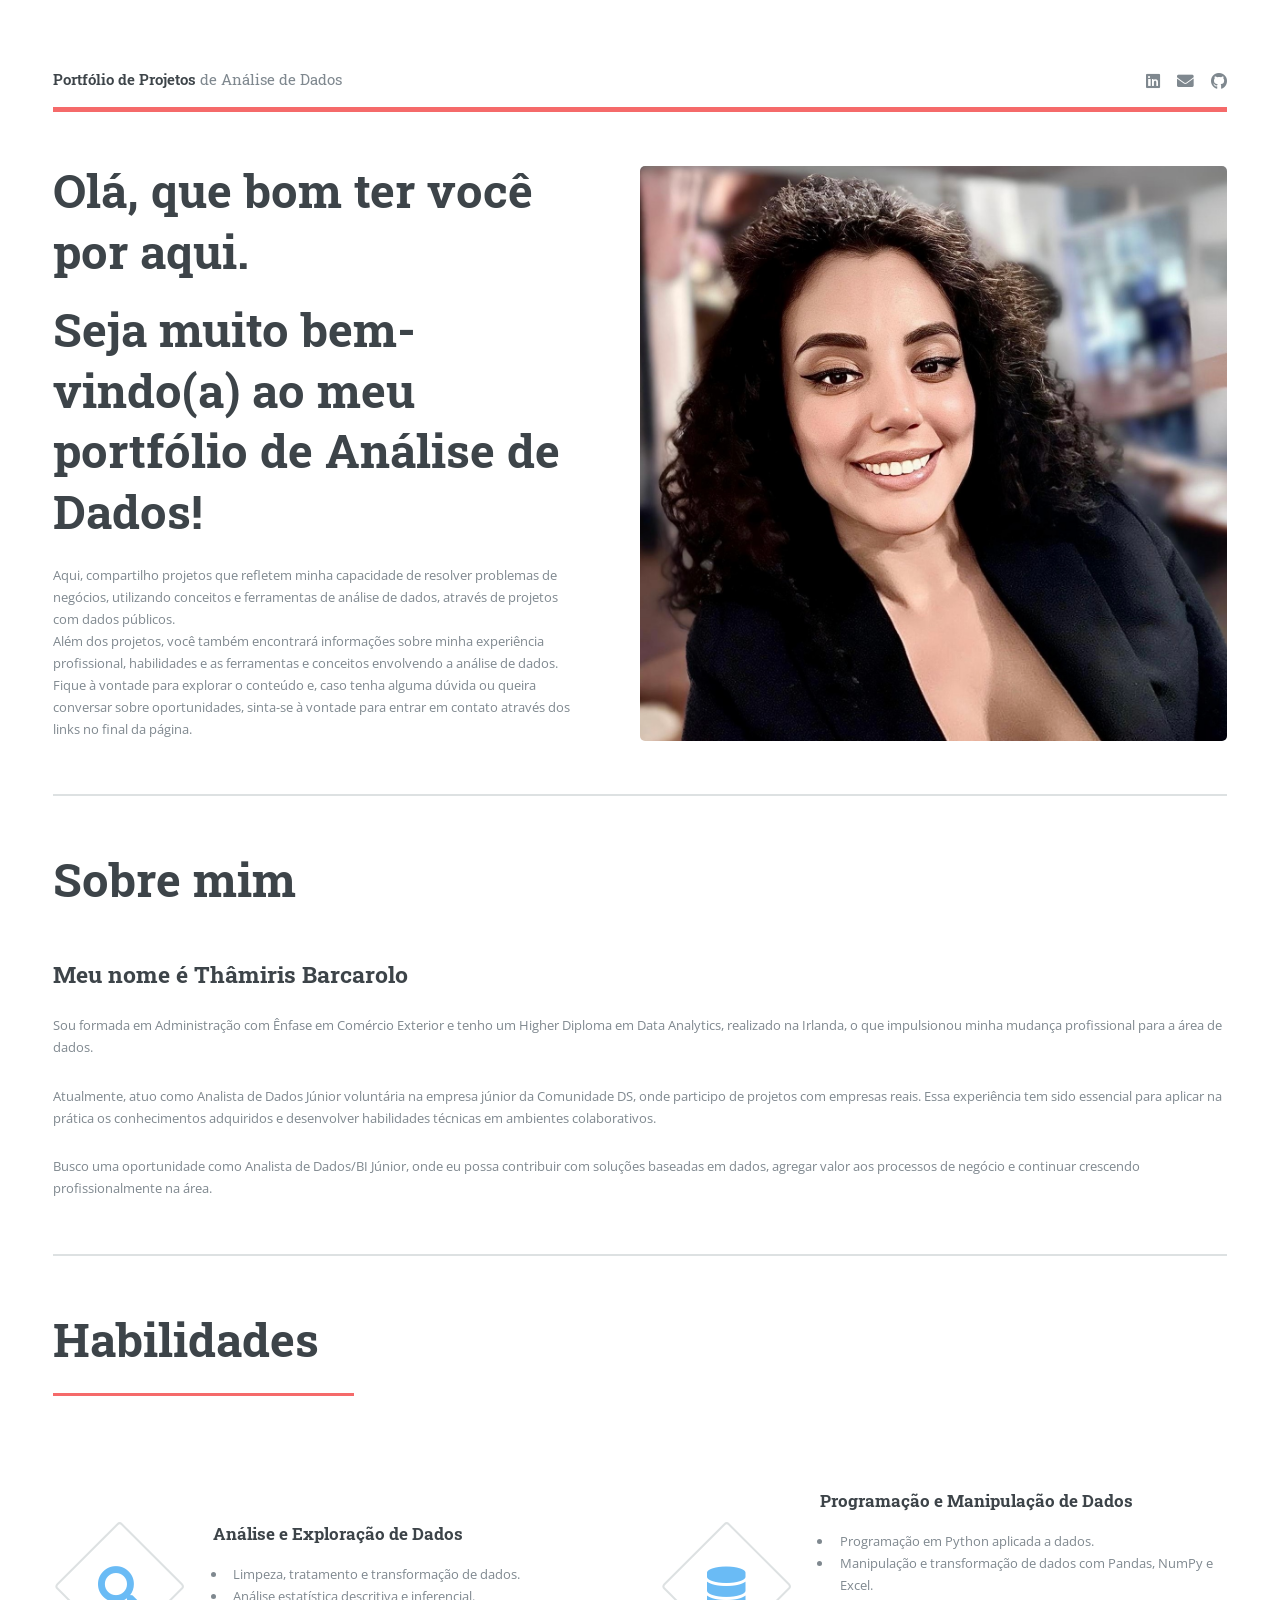
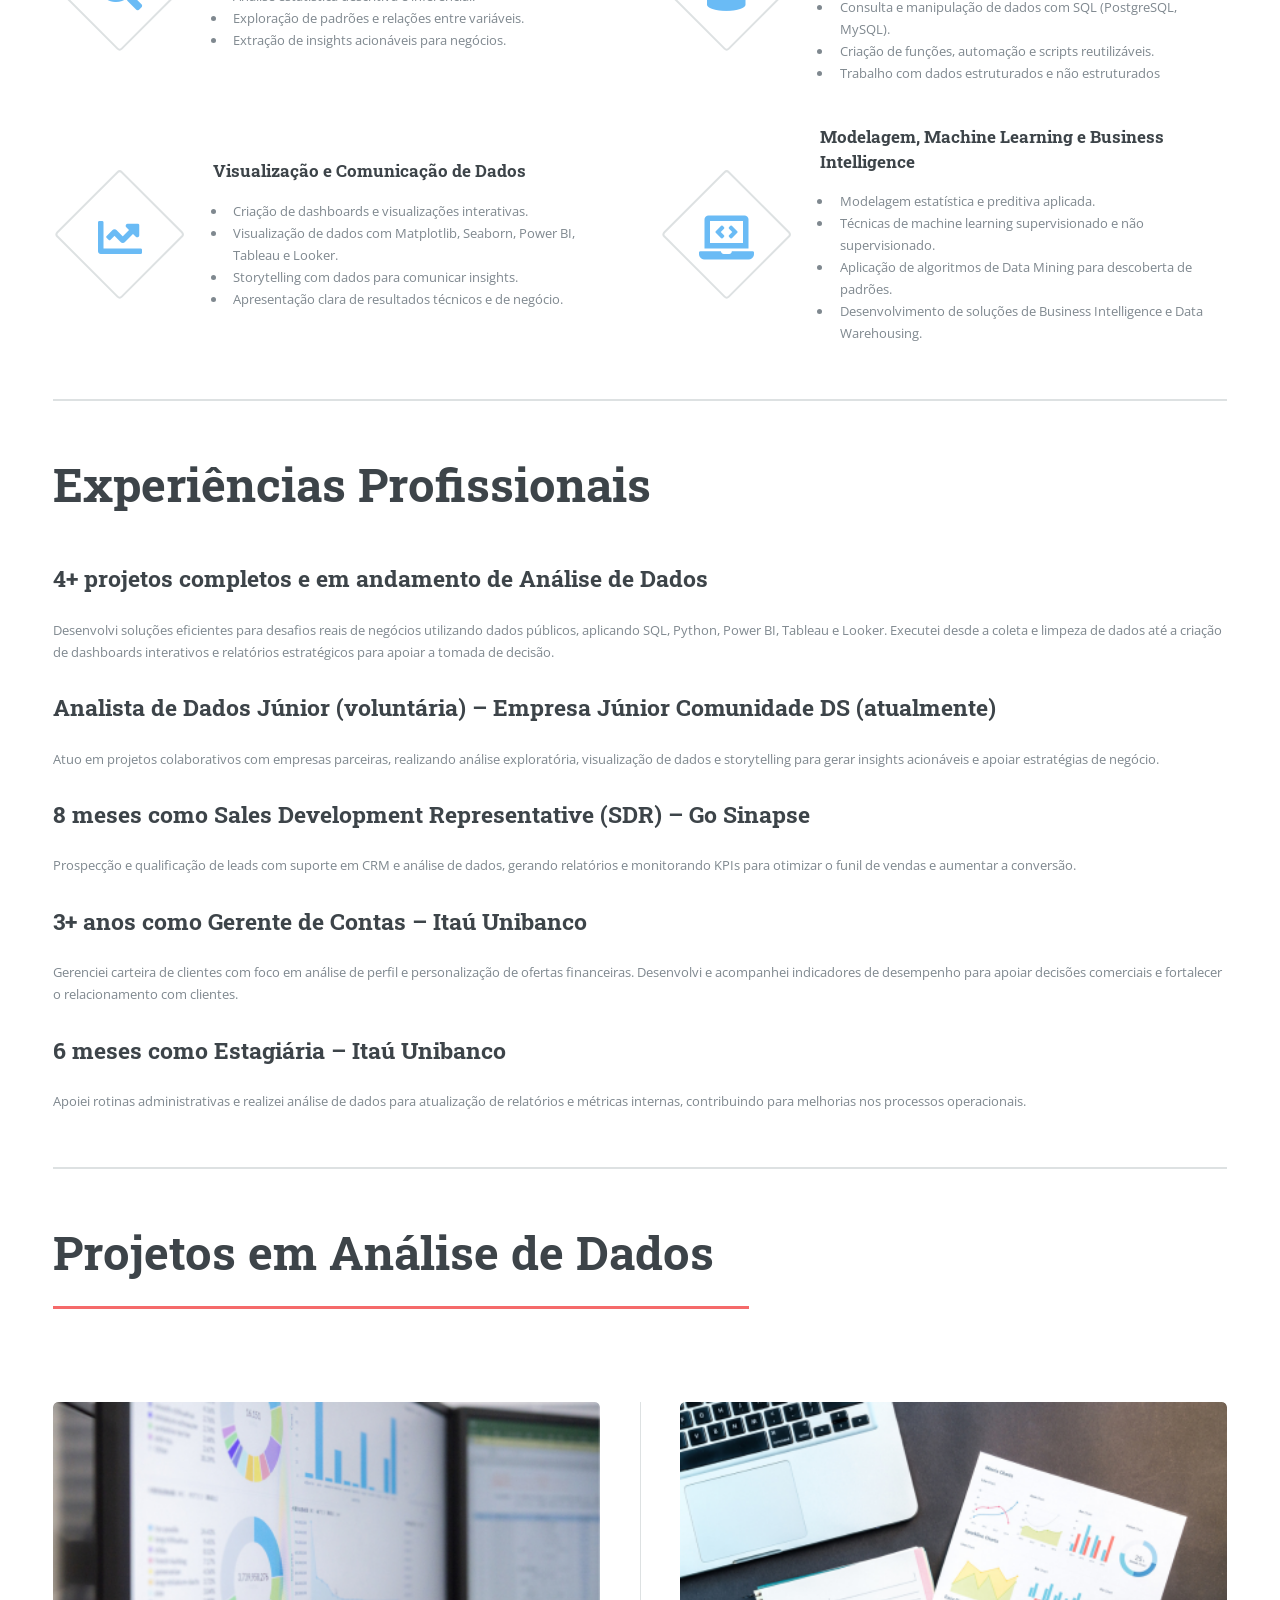
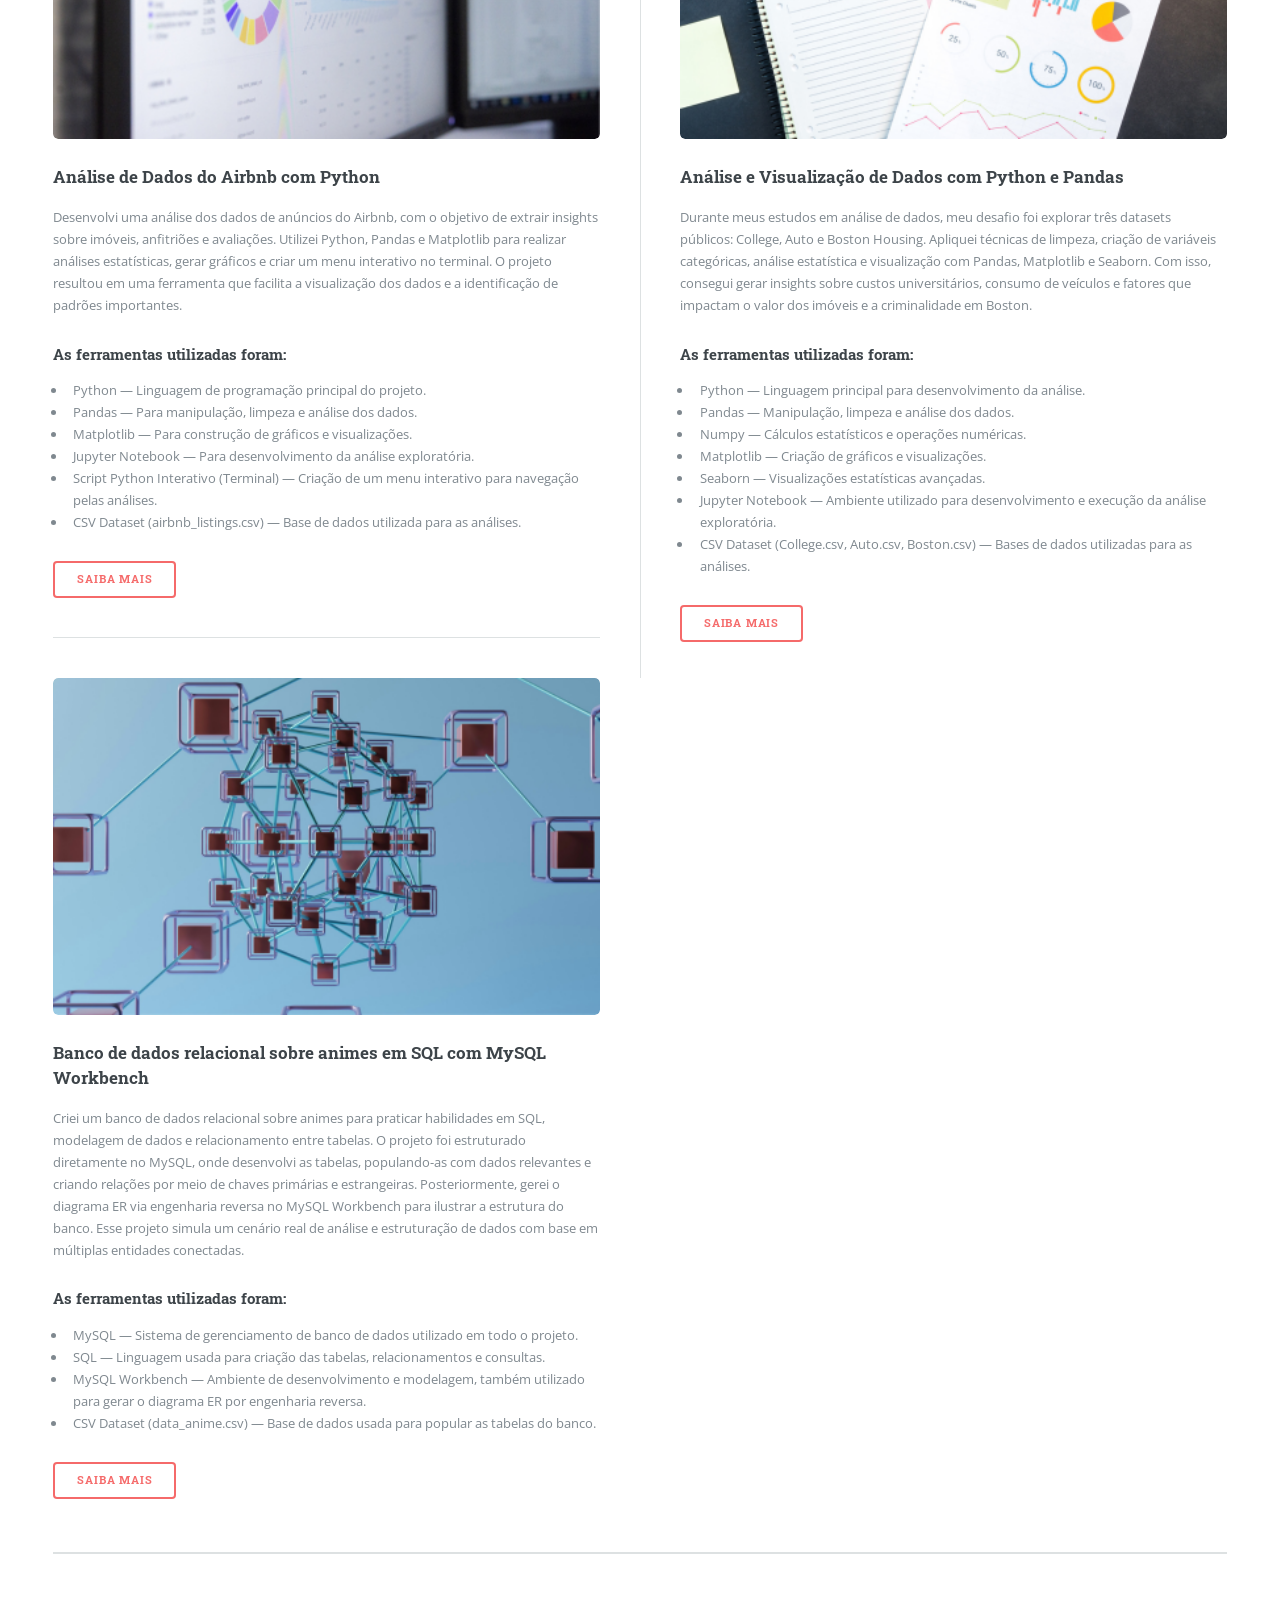
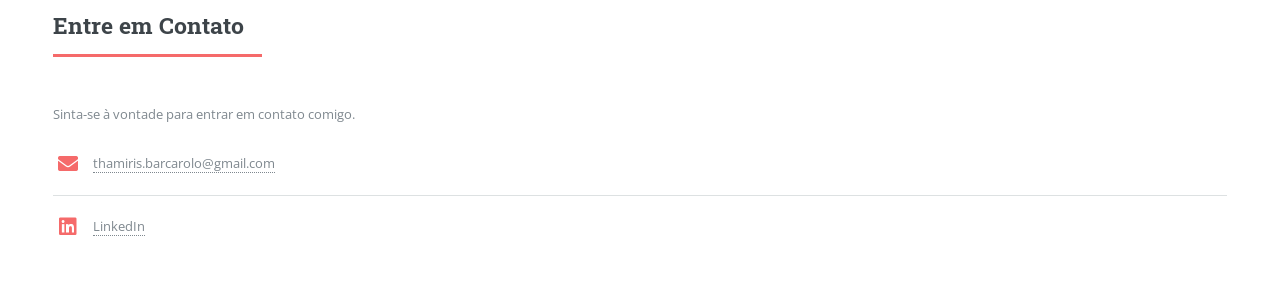
==== index.html @ a510b82e "update" ====
<!DOCTYPE HTML>
<!--
	Editorial by HTML5 UP
	html5up.net | @ajlkn
	Free for personal and commercial use under the CCA 3.0 license (html5up.net/license)
-->
<html>
	<head>
		<title>Thâmiris Barcarolo - Portfólio de Análise de Dados</title>
		<meta charset="utf-8" />
		<meta name="viewport" content="width=device-width, initial-scale=1, user-scalable=no" />
		<link rel="stylesheet" href="assets/css/main.css" />
		<link rel="stylesheet" href="assets/css/fontawesome-all.min.css">

	<!-- Favicons -->
		<link rel="icon" href="images/favicon.jpg" />



	</head>
	<body class="is-preload">

		<!-- Wrapper -->
			<div id="wrapper">

				<!-- Main -->
					<div id="main">
						<div class="inner">

							<!-- Header -->
								<header id="header">
									<a href="index.html" class="logo"><strong>Portfólio de Projetos</strong> de Análise de Dados</a>
									<ul class="icons">
										<li><a href="https://www.linkedin.com/in/thamirisbarcarolo/" class="icon brands fa-linkedin"><span class="label">LinkedIn</span></a></li>
										<li><a href="mailto:thamiris.barcarolo@gmail.com" class="icon solid fa-envelope"><span class="label">Email</span></a></li>
										<li><a href="https://github.com/tbarcarolo" class="icon brands fa-github"><span class="label">GitHub</span></a></li>

									</ul>
								</header>

							<!-- Banner -->
								<section id="banner">
									<div class="content">
										<header>
											<h1>Olá, que bom ter você por aqui. </h1>
											<h1>Seja muito bem-vindo(a) ao meu <br />
											portfólio de Análise de Dados!</h1>
											
										</header>
										<p>Aqui, compartilho projetos que refletem minha capacidade de resolver problemas de negócios, utilizando conceitos e ferramentas de análise de dados, através de projetos com dados públicos.<br />
										Além dos projetos, você também encontrará informações sobre minha experiência profissional, habilidades e as ferramentas e conceitos envolvendo a análise de dados. <br /> 
										Fique à vontade para explorar o conteúdo e, caso tenha alguma dúvida ou queira conversar sobre oportunidades, sinta-se à vontade para entrar em contato através dos links no final da página.</p>
									</div>
									<span class="image object">
										<img src="images/profile_picture.jpg" alt="" />
									</span>
								</section>

							<!-- Sobre mim -->
								<section>
									<header class="main">
										<h1>Sobre mim</h1>
									</header>

									<!-- Content -->
										<h2 id="content">Meu nome é Thâmiris Barcarolo</h2>
										<p>Sou formada em Administração com Ênfase em Comércio Exterior e tenho um Higher Diploma em Data Analytics, realizado na Irlanda, o que impulsionou minha mudança profissional para a área de dados.</p>
										<p>Atualmente, atuo como Analista de Dados Júnior voluntária na empresa júnior da Comunidade DS, onde participo de projetos com empresas reais. Essa experiência tem sido essencial para aplicar na prática os conhecimentos adquiridos e desenvolver habilidades técnicas em ambientes colaborativos.</p>
										<p>Busco uma oportunidade como Analista de Dados/BI Júnior, onde eu possa contribuir com soluções baseadas em dados, agregar valor aos processos de negócio e continuar crescendo profissionalmente na área.</p>
								</section>

							<!-- Section -->
								<section>
									<header class="major">
										<h1> Habilidades </h1>
									</header>
									<div class="features">
										<article>
											<span class="icon solid fa-search"></span>
											<div class="content">
												<h3>Análise e Exploração de Dados</h3>
												<ul>
													<li>Limpeza, tratamento e transformação de dados.</li>
													<li>Análise estatística descritiva e inferencial.</li>
													<li>Exploração de padrões e relações entre variáveis.</li>
													<li>Extração de insights acionáveis para negócios.</li>
												</ul>	
											</div>
										</article>
										<article>
											<span class="icon solid fa-database"></span>
											<div class="content">
												<h3>Programação e Manipulação de Dados</h3>
												<ul>
													<li>Programação em Python aplicada a dados.</li>
													<li>Manipulação e transformação de dados com Pandas, NumPy e Excel.</li>
													<li>Consulta e manipulação de dados com SQL (PostgreSQL, MySQL).</li>
													<li>Criação de funções, automação e scripts reutilizáveis.</li>
													<li>Trabalho com dados estruturados e não estruturados</li>
												</ul>
											</div>
										</article>
										<article>
											<span class="icon solid fa-chart-line"></span>
											<div class="content">
												<h3>Visualização e Comunicação de Dados</h3>
												<ul>
													<li>Criação de dashboards e visualizações interativas.</li>
													<li>Visualização de dados com Matplotlib, Seaborn, Power BI, Tableau e Looker.</li>
													<li>Storytelling com dados para comunicar insights.</li>
													<li>Apresentação clara de resultados técnicos e de negócio.</li>
												</ul>
											</div>
										</article>
										<article>
											<span class="icon solid fa-laptop-code"></span>
											<div class="content">
												<h3>Modelagem, Machine Learning e Business Intelligence</h3>
												<ul>
													<li>Modelagem estatística e preditiva aplicada.</li>
													<li>Técnicas de machine learning supervisionado e não supervisionado.</li>
													<li>Aplicação de algoritmos de Data Mining para descoberta de padrões.</li>
													<li>Desenvolvimento de soluções de Business Intelligence e Data Warehousing.</li>
												</ul>
											</div>
										</article>
									</div>
								</section>
								
							<!-- Experiencia -->
								<section>
									<header class="main">
										<h1>Experiências Profissionais</h1>
									</header>

										<h2 id="content">4+ projetos completos e em andamento de Análise de Dados</h2>
										<p>Desenvolvi soluções eficientes para desafios reais de negócios utilizando dados públicos, aplicando SQL, Python, Power BI, Tableau e Looker. Executei desde a coleta e limpeza de dados até a criação de dashboards interativos e relatórios estratégicos para apoiar a tomada de decisão.</p>
										
										<h2 id="content">Analista de Dados Júnior (voluntária) – Empresa Júnior Comunidade DS (atualmente)</h2>
										<p>Atuo em projetos colaborativos com empresas parceiras, realizando análise exploratória, visualização de dados e storytelling para gerar insights acionáveis e apoiar estratégias de negócio.</p>
										
										<h2 id="content">8 meses como Sales Development Representative (SDR) – Go Sinapse</h2>
										<p>Prospecção e qualificação de leads com suporte em CRM e análise de dados, gerando relatórios e monitorando KPIs para otimizar o funil de vendas e aumentar a conversão.</p>
										
										<h2 id="content">3+ anos como Gerente de Contas – Itaú Unibanco</h2>
										<p>Gerenciei carteira de clientes com foco em análise de perfil e personalização de ofertas financeiras. Desenvolvi e acompanhei indicadores de desempenho para apoiar decisões comerciais e fortalecer o relacionamento com clientes.</p>
										
										<h2 id="content">6 meses como Estagiária – Itaú Unibanco</h2>
										<p>Apoiei rotinas administrativas e realizei análise de dados para atualização de relatórios e métricas internas, contribuindo para melhorias nos processos operacionais.</p>
								</section>	

							<!-- Section -->
								<section>
									<header class="major">
										<h1>Projetos em Análise de Dados</h1>
									</header>
									<div class="posts">
										<article>
											<a href="#" class="image"><img src="images/image.png" alt="" /></a>
											<h3>Análise de Dados do Airbnb com Python</h3>
											<p>Desenvolvi uma análise dos dados de anúncios do Airbnb, com o objetivo de extrair insights sobre imóveis, anfitriões e avaliações. Utilizei Python, Pandas e Matplotlib para realizar análises estatísticas, gerar gráficos e criar um menu interativo no terminal. O projeto resultou em uma ferramenta que facilita a visualização dos dados e a identificação de padrões importantes.</p>
											<h4>As ferramentas utilizadas foram:</h4>
											<ul>
												<li>Python — Linguagem de programação principal do projeto.</li>
												<li>Pandas — Para manipulação, limpeza e análise dos dados.</li>
												<li>Matplotlib — Para construção de gráficos e visualizações.</li>
												<li>Jupyter Notebook — Para desenvolvimento da análise exploratória.</li>
												<li>Script Python Interativo (Terminal) — Criação de um menu interativo para navegação pelas análises.</li>
												<li>CSV Dataset (airbnb_listings.csv) — Base de dados utilizada para as análises.</li>
											</ul>											
											
											<ul class="actions">
												<li><a href="https://github.com/tbarcarolo/AirBnB-Listings-Analysis" class="button">Saiba Mais</a></li>
											</ul>
										</article>
										<article>
											<a href="#" class="image"><img src="images/image1.png" alt="" /></a>
											<h3>Análise e Visualização de Dados com Python e Pandas</h3>
											<p>Durante meus estudos em análise de dados, meu desafio foi explorar três datasets públicos: College, Auto e Boston Housing. Apliquei técnicas de limpeza, criação de variáveis categóricas, análise estatística e visualização com Pandas, Matplotlib e Seaborn. Com isso, consegui gerar insights sobre custos universitários, consumo de veículos e fatores que impactam o valor dos imóveis e a criminalidade em Boston.</p>
											<h4>As ferramentas utilizadas foram:</h4>
											<ul>
												<li>Python — Linguagem principal para desenvolvimento da análise.</li>
												<li>Pandas — Manipulação, limpeza e análise dos dados.</li>
												<li>Numpy — Cálculos estatísticos e operações numéricas.</li>
												<li>Matplotlib — Criação de gráficos e visualizações.</li>
												<li>Seaborn — Visualizações estatísticas avançadas.</li>
												<li>Jupyter Notebook — Ambiente utilizado para desenvolvimento e execução da análise exploratória.</li>										
												<li>CSV Dataset (College.csv, Auto.csv, Boston.csv) — Bases de dados utilizadas para as análises.</li>
											</ul>
											<ul class="actions">
												<li><a href="https://github.com/tbarcarolo/Data-Analysis-and-Visualization-Exercises" class="button">Saiba Mais</a></li>
											</ul>
										</article>

										<article>
											<a href="#" class="image"><img src="images/image2.png" alt="" /></a>
											<h3>Banco de dados relacional sobre animes em SQL com MySQL Workbench</h3>
											<p>Criei um banco de dados relacional sobre animes para praticar habilidades em SQL, modelagem de dados e relacionamento entre tabelas. O projeto foi estruturado diretamente no MySQL, onde desenvolvi as tabelas, populando-as com dados relevantes e criando relações por meio de chaves primárias e estrangeiras. Posteriormente, gerei o diagrama ER via engenharia reversa no MySQL Workbench para ilustrar a estrutura do banco. Esse projeto simula um cenário real de análise e estruturação de dados com base em múltiplas entidades conectadas.</p>
											<h4>As ferramentas utilizadas foram:</h4>
											<ul>
												<li>MySQL — Sistema de gerenciamento de banco de dados utilizado em todo o projeto.</li>
												<li>SQL — Linguagem usada para criação das tabelas, relacionamentos e consultas.</li>
												<li>MySQL Workbench — Ambiente de desenvolvimento e modelagem, também utilizado para gerar o diagrama ER por engenharia reversa.</li>
												<li>CSV Dataset (data_anime.csv) — Base de dados usada para popular as tabelas do banco.</li>												
											</ul>
											<ul class="actions">
												<li><a href="https://github.com/tbarcarolo/Anime-relationaldatabase-project-using-SQL-and-MySQL-Workbench" class="button">Saiba Mais</a></li>
											</ul>
										</article>
									</div>
								</section>

								<!-- Contato -->							
								<section>
									<header class="major">
										<h2>Entre em Contato</h2>
									</header>
									<p>Sinta-se à vontade para entrar em contato comigo.</p>
									<ul class="contact">
										<li class="icon solid fa-envelope"><a href="mailto:thamiris.barcarolo@gmail.com">thamiris.barcarolo@gmail.com</a></li>
										<li class="icon brands fa-linkedin"><a href="https://www.linkedin.com/in/thamirisbarcarolo/">LinkedIn</a></li>										
									</ul>
								</section>
						</div>
					</div>

			</div>

		<!-- Scripts -->
			<script src="assets/js/jquery.min.js"></script>
			<script src="assets/js/browser.min.js"></script>
			<script src="assets/js/breakpoints.min.js"></script>
			<script src="assets/js/util.js"></script>
			<script src="assets/js/main.js"></script>

	</body>
</html>
---- assets/css/main.css ----
@import url(fontawesome-all.min.css);
@import url("https://fonts.googleapis.com/css?family=Open+Sans:400,600,400italic,600italic|Roboto+Slab:400,700");
/*
	Editorial by HTML5 UP
	html5up.net | @ajlkn
	Free for personal and commercial use under the CCA 3.0 license (html5up.net/license)
*/
html, body, div, span, applet, object,
iframe, h1, h2, h3, h4, h5, h6, p, blockquote,
pre, a, abbr, acronym, address, big, cite,
code, del, dfn, em, img, ins, kbd, q, s, samp,
small, strike, strong, sub, sup, tt, var, b,
u, i, center, dl, dt, dd, ol, ul, li, fieldset,
form, label, legend, table, caption, tbody,
tfoot, thead, tr, th, td, article, aside,
canvas, details, embed, figure, figcaption,
footer, header, hgroup, menu, nav, output, ruby,
section, summary, time, mark, audio, video {
  margin: 0;
  padding: 0;
  border: 0;
  font-size: 100%;
  font: inherit;
  vertical-align: baseline; }

article, aside, details, figcaption, figure,
footer, header, hgroup, menu, nav, section {
  display: block; }

body {
  line-height: 1; }

ol, ul {
  list-style: none; }

blockquote, q {
  quotes: none; }
  blockquote:before, blockquote:after, q:before, q:after {
    content: '';
    content: none; }

table {
  border-collapse: collapse;
  border-spacing: 0; }

body {
  -webkit-text-size-adjust: none; }

mark {
  background-color: transparent;
  color: inherit; }

input::-moz-focus-inner {
  border: 0;
  padding: 0; }

input, select, textarea {
  -moz-appearance: none;
  -webkit-appearance: none;
  -ms-appearance: none;
  appearance: none; }

/* Basic */
@-ms-viewport {
  width: device-width; }

body {
  -ms-overflow-style: scrollbar; }

@media screen and (max-width: 480px) {
  html, body {
    min-width: 320px; } }

html {
  box-sizing: border-box; }

*, *:before, *:after {
  box-sizing: inherit; }

body {
  background: #ffffff; }
  body.is-preload *, body.is-preload *:before, body.is-preload *:after, body.is-resizing *, body.is-resizing *:before, body.is-resizing *:after {
    -moz-animation: none !important;
    -webkit-animation: none !important;
    -ms-animation: none !important;
    animation: none !important;
    -moz-transition: none !important;
    -webkit-transition: none !important;
    -ms-transition: none !important;
    transition: none !important; }

/* Type */
body, input, select, textarea {
  color: #7f888f;
  font-family: "Open Sans", sans-serif;
  font-size: 13pt;
  font-weight: 400;
  line-height: 1.65; }
  @media screen and (max-width: 1680px) {
    body, input, select, textarea {
      font-size: 11pt; } }
  @media screen and (max-width: 1280px) {
    body, input, select, textarea {
      font-size: 10pt; } }
  @media screen and (max-width: 360px) {
    body, input, select, textarea {
      font-size: 9pt; } }

a {
  -moz-transition: color 0.2s ease-in-out, border-bottom-color 0.2s ease-in-out;
  -webkit-transition: color 0.2s ease-in-out, border-bottom-color 0.2s ease-in-out;
  -ms-transition: color 0.2s ease-in-out, border-bottom-color 0.2s ease-in-out;
  transition: color 0.2s ease-in-out, border-bottom-color 0.2s ease-in-out;
  border-bottom: dotted 1px;
  color: #f56a6a;
  text-decoration: none; }
  a:hover {
    border-bottom-color: #f56a6a;
    color: #f56a6a !important; }
    a:hover strong {
      color: inherit; }

strong, b {
  color: #3d4449;
  font-weight: 600; }

em, i {
  font-style: italic; }

p {
  margin: 0 0 2em 0; }

h1, h2, h3, h4, h5, h6 {
  color: #3d4449;
  font-family: "Roboto Slab", serif;
  font-weight: 700;
  line-height: 1.5;
  margin: 0 0 1em 0; }
  h1 a, h2 a, h3 a, h4 a, h5 a, h6 a {
    color: inherit;
    text-decoration: none;
    border-bottom: 0; }

h1 {
  font-size: 4em;
  margin: 0 0 0.5em 0;
  line-height: 1.3; }

h2 {
  font-size: 1.75em; }

h3 {
  font-size: 1.25em; }

h4 {
  font-size: 1.1em; }

h5 {
  font-size: 0.9em; }

h6 {
  font-size: 0.7em; }

@media screen and (max-width: 1680px) {
  h1 {
    font-size: 3.5em; } }

@media screen and (max-width: 980px) {
  h1 {
    font-size: 3.25em; } }

@media screen and (max-width: 736px) {
  h1 {
    font-size: 2em;
    line-height: 1.4; }
  h2 {
    font-size: 1.5em; } }

sub {
  font-size: 0.8em;
  position: relative;
  top: 0.5em; }

sup {
  font-size: 0.8em;
  position: relative;
  top: -0.5em; }

blockquote {
  border-left: solid 3px rgba(210, 215, 217, 0.75);
  font-style: italic;
  margin: 0 0 2em 0;
  padding: 0.5em 0 0.5em 2em; }

code {
  background: rgba(230, 235, 237, 0.25);
  border-radius: 0.375em;
  border: solid 1px rgba(210, 215, 217, 0.75);
  font-family: "Courier New", monospace;
  font-size: 0.9em;
  margin: 0 0.25em;
  padding: 0.25em 0.65em; }

pre {
  -webkit-overflow-scrolling: touch;
  font-family: "Courier New", monospace;
  font-size: 0.9em;
  margin: 0 0 2em 0; }
  pre code {
    display: block;
    line-height: 1.75;
    padding: 1em 1.5em;
    overflow-x: auto; }

hr {
  border: 0;
  border-bottom: solid 1px rgba(210, 215, 217, 0.75);
  margin: 2em 0; }
  hr.major {
    margin: 3em 0; }

.align-left {
  text-align: left; }

.align-center {
  text-align: center; }

.align-right {
  text-align: right; }

/* Row */
.row {
  display: flex;
  flex-wrap: wrap;
  box-sizing: border-box;
  align-items: stretch; }
  .row > * {
    box-sizing: border-box; }
  .row.gtr-uniform > * > :last-child {
    margin-bottom: 0; }
  .row.aln-left {
    justify-content: flex-start; }
  .row.aln-center {
    justify-content: center; }
  .row.aln-right {
    justify-content: flex-end; }
  .row.aln-top {
    align-items: flex-start; }
  .row.aln-middle {
    align-items: center; }
  .row.aln-bottom {
    align-items: flex-end; }
  .row > .imp {
    order: -1; }
  .row > .col-1 {
    width: 8.33333%; }
  .row > .off-1 {
    margin-left: 8.33333%; }
  .row > .col-2 {
    width: 16.66667%; }
  .row > .off-2 {
    margin-left: 16.66667%; }
  .row > .col-3 {
    width: 25%; }
  .row > .off-3 {
    margin-left: 25%; }
  .row > .col-4 {
    width: 33.33333%; }
  .row > .off-4 {
    margin-left: 33.33333%; }
  .row > .col-5 {
    width: 41.66667%; }
  .row > .off-5 {
    margin-left: 41.66667%; }
  .row > .col-6 {
    width: 50%; }
  .row > .off-6 {
    margin-left: 50%; }
  .row > .col-7 {
    width: 58.33333%; }
  .row > .off-7 {
    margin-left: 58.33333%; }
  .row > .col-8 {
    width: 66.66667%; }
  .row > .off-8 {
    margin-left: 66.66667%; }
  .row > .col-9 {
    width: 75%; }
  .row > .off-9 {
    margin-left: 75%; }
  .row > .col-10 {
    width: 83.33333%; }
  .row > .off-10 {
    margin-left: 83.33333%; }
  .row > .col-11 {
    width: 91.66667%; }
  .row > .off-11 {
    margin-left: 91.66667%; }
  .row > .col-12 {
    width: 100%; }
  .row > .off-12 {
    margin-left: 100%; }
  .row.gtr-0 {
    margin-top: 0;
    margin-left: 0em; }
    .row.gtr-0 > * {
      padding: 0 0 0 0em; }
    .row.gtr-0.gtr-uniform {
      margin-top: 0em; }
      .row.gtr-0.gtr-uniform > * {
        padding-top: 0em; }
  .row.gtr-25 {
    margin-top: 0;
    margin-left: -0.375em; }
    .row.gtr-25 > * {
      padding: 0 0 0 0.375em; }
    .row.gtr-25.gtr-uniform {
      margin-top: -0.375em; }
      .row.gtr-25.gtr-uniform > * {
        padding-top: 0.375em; }
  .row.gtr-50 {
    margin-top: 0;
    margin-left: -0.75em; }
    .row.gtr-50 > * {
      padding: 0 0 0 0.75em; }
    .row.gtr-50.gtr-uniform {
      margin-top: -0.75em; }
      .row.gtr-50.gtr-uniform > * {
        padding-top: 0.75em; }
  .row {
    margin-top: 0;
    margin-left: -1.5em; }
    .row > * {
      padding: 0 0 0 1.5em; }
    .row.gtr-uniform {
      margin-top: -1.5em; }
      .row.gtr-uniform > * {
        padding-top: 1.5em; }
  .row.gtr-150 {
    margin-top: 0;
    margin-left: -2.25em; }
    .row.gtr-150 > * {
      padding: 0 0 0 2.25em; }
    .row.gtr-150.gtr-uniform {
      margin-top: -2.25em; }
      .row.gtr-150.gtr-uniform > * {
        padding-top: 2.25em; }
  .row.gtr-200 {
    margin-top: 0;
    margin-left: -3em; }
    .row.gtr-200 > * {
      padding: 0 0 0 3em; }
    .row.gtr-200.gtr-uniform {
      margin-top: -3em; }
      .row.gtr-200.gtr-uniform > * {
        padding-top: 3em; }
  @media screen and (max-width: 1680px) {
    .row {
      display: flex;
      flex-wrap: wrap;
      box-sizing: border-box;
      align-items: stretch; }
      .row > * {
        box-sizing: border-box; }
      .row.gtr-uniform > * > :last-child {
        margin-bottom: 0; }
      .row.aln-left {
        justify-content: flex-start; }
      .row.aln-center {
        justify-content: center; }
      .row.aln-right {
        justify-content: flex-end; }
      .row.aln-top {
        align-items: flex-start; }
      .row.aln-middle {
        align-items: center; }
      .row.aln-bottom {
        align-items: flex-end; }
      .row > .imp-xlarge {
        order: -1; }
      .row > .col-1-xlarge {
        width: 8.33333%; }
      .row > .off-1-xlarge {
        margin-left: 8.33333%; }
      .row > .col-2-xlarge {
        width: 16.66667%; }
      .row > .off-2-xlarge {
        margin-left: 16.66667%; }
      .row > .col-3-xlarge {
        width: 25%; }
      .row > .off-3-xlarge {
        margin-left: 25%; }
      .row > .col-4-xlarge {
        width: 33.33333%; }
      .row > .off-4-xlarge {
        margin-left: 33.33333%; }
      .row > .col-5-xlarge {
        width: 41.66667%; }
      .row > .off-5-xlarge {
        margin-left: 41.66667%; }
      .row > .col-6-xlarge {
        width: 50%; }
      .row > .off-6-xlarge {
        margin-left: 50%; }
      .row > .col-7-xlarge {
        width: 58.33333%; }
      .row > .off-7-xlarge {
        margin-left: 58.33333%; }
      .row > .col-8-xlarge {
        width: 66.66667%; }
      .row > .off-8-xlarge {
        margin-left: 66.66667%; }
      .row > .col-9-xlarge {
        width: 75%; }
      .row > .off-9-xlarge {
        margin-left: 75%; }
      .row > .col-10-xlarge {
        width: 83.33333%; }
      .row > .off-10-xlarge {
        margin-left: 83.33333%; }
      .row > .col-11-xlarge {
        width: 91.66667%; }
      .row > .off-11-xlarge {
        margin-left: 91.66667%; }
      .row > .col-12-xlarge {
        width: 100%; }
      .row > .off-12-xlarge {
        margin-left: 100%; }
      .row.gtr-0 {
        margin-top: 0;
        margin-left: 0em; }
        .row.gtr-0 > * {
          padding: 0 0 0 0em; }
        .row.gtr-0.gtr-uniform {
          margin-top: 0em; }
          .row.gtr-0.gtr-uniform > * {
            padding-top: 0em; }
      .row.gtr-25 {
        margin-top: 0;
        margin-left: -0.375em; }
        .row.gtr-25 > * {
          padding: 0 0 0 0.375em; }
        .row.gtr-25.gtr-uniform {
          margin-top: -0.375em; }
          .row.gtr-25.gtr-uniform > * {
            padding-top: 0.375em; }
      .row.gtr-50 {
        margin-top: 0;
        margin-left: -0.75em; }
        .row.gtr-50 > * {
          padding: 0 0 0 0.75em; }
        .row.gtr-50.gtr-uniform {
          margin-top: -0.75em; }
          .row.gtr-50.gtr-uniform > * {
            padding-top: 0.75em; }
      .row {
        margin-top: 0;
        margin-left: -1.5em; }
        .row > * {
          padding: 0 0 0 1.5em; }
        .row.gtr-uniform {
          margin-top: -1.5em; }
          .row.gtr-uniform > * {
            padding-top: 1.5em; }
      .row.gtr-150 {
        margin-top: 0;
        margin-left: -2.25em; }
        .row.gtr-150 > * {
          padding: 0 0 0 2.25em; }
        .row.gtr-150.gtr-uniform {
          margin-top: -2.25em; }
          .row.gtr-150.gtr-uniform > * {
            padding-top: 2.25em; }
      .row.gtr-200 {
        margin-top: 0;
        margin-left: -3em; }
        .row.gtr-200 > * {
          padding: 0 0 0 3em; }
        .row.gtr-200.gtr-uniform {
          margin-top: -3em; }
          .row.gtr-200.gtr-uniform > * {
            padding-top: 3em; } }
  @media screen and (max-width: 1280px) {
    .row {
      display: flex;
      flex-wrap: wrap;
      box-sizing: border-box;
      align-items: stretch; }
      .row > * {
        box-sizing: border-box; }
      .row.gtr-uniform > * > :last-child {
        margin-bottom: 0; }
      .row.aln-left {
        justify-content: flex-start; }
      .row.aln-center {
        justify-content: center; }
      .row.aln-right {
        justify-content: flex-end; }
      .row.aln-top {
        align-items: flex-start; }
      .row.aln-middle {
        align-items: center; }
      .row.aln-bottom {
        align-items: flex-end; }
      .row > .imp-large {
        order: -1; }
      .row > .col-1-large {
        width: 8.33333%; }
      .row > .off-1-large {
        margin-left: 8.33333%; }
      .row > .col-2-large {
        width: 16.66667%; }
      .row > .off-2-large {
        margin-left: 16.66667%; }
      .row > .col-3-large {
        width: 25%; }
      .row > .off-3-large {
        margin-left: 25%; }
      .row > .col-4-large {
        width: 33.33333%; }
      .row > .off-4-large {
        margin-left: 33.33333%; }
      .row > .col-5-large {
        width: 41.66667%; }
      .row > .off-5-large {
        margin-left: 41.66667%; }
      .row > .col-6-large {
        width: 50%; }
      .row > .off-6-large {
        margin-left: 50%; }
      .row > .col-7-large {
        width: 58.33333%; }
      .row > .off-7-large {
        margin-left: 58.33333%; }
      .row > .col-8-large {
        width: 66.66667%; }
      .row > .off-8-large {
        margin-left: 66.66667%; }
      .row > .col-9-large {
        width: 75%; }
      .row > .off-9-large {
        margin-left: 75%; }
      .row > .col-10-large {
        width: 83.33333%; }
      .row > .off-10-large {
        margin-left: 83.33333%; }
      .row > .col-11-large {
        width: 91.66667%; }
      .row > .off-11-large {
        margin-left: 91.66667%; }
      .row > .col-12-large {
        width: 100%; }
      .row > .off-12-large {
        margin-left: 100%; }
      .row.gtr-0 {
        margin-top: 0;
        margin-left: 0em; }
        .row.gtr-0 > * {
          padding: 0 0 0 0em; }
        .row.gtr-0.gtr-uniform {
          margin-top: 0em; }
          .row.gtr-0.gtr-uniform > * {
            padding-top: 0em; }
      .row.gtr-25 {
        margin-top: 0;
        margin-left: -0.375em; }
        .row.gtr-25 > * {
          padding: 0 0 0 0.375em; }
        .row.gtr-25.gtr-uniform {
          margin-top: -0.375em; }
          .row.gtr-25.gtr-uniform > * {
            padding-top: 0.375em; }
      .row.gtr-50 {
        margin-top: 0;
        margin-left: -0.75em; }
        .row.gtr-50 > * {
          padding: 0 0 0 0.75em; }
        .row.gtr-50.gtr-uniform {
          margin-top: -0.75em; }
          .row.gtr-50.gtr-uniform > * {
            padding-top: 0.75em; }
      .row {
        margin-top: 0;
        margin-left: -1.5em; }
        .row > * {
          padding: 0 0 0 1.5em; }
        .row.gtr-uniform {
          margin-top: -1.5em; }
          .row.gtr-uniform > * {
            padding-top: 1.5em; }
      .row.gtr-150 {
        margin-top: 0;
        margin-left: -2.25em; }
        .row.gtr-150 > * {
          padding: 0 0 0 2.25em; }
        .row.gtr-150.gtr-uniform {
          margin-top: -2.25em; }
          .row.gtr-150.gtr-uniform > * {
            padding-top: 2.25em; }
      .row.gtr-200 {
        margin-top: 0;
        margin-left: -3em; }
        .row.gtr-200 > * {
          padding: 0 0 0 3em; }
        .row.gtr-200.gtr-uniform {
          margin-top: -3em; }
          .row.gtr-200.gtr-uniform > * {
            padding-top: 3em; } }
  @media screen and (max-width: 980px) {
    .row {
      display: flex;
      flex-wrap: wrap;
      box-sizing: border-box;
      align-items: stretch; }
      .row > * {
        box-sizing: border-box; }
      .row.gtr-uniform > * > :last-child {
        margin-bottom: 0; }
      .row.aln-left {
        justify-content: flex-start; }
      .row.aln-center {
        justify-content: center; }
      .row.aln-right {
        justify-content: flex-end; }
      .row.aln-top {
        align-items: flex-start; }
      .row.aln-middle {
        align-items: center; }
      .row.aln-bottom {
        align-items: flex-end; }
      .row > .imp-medium {
        order: -1; }
      .row > .col-1-medium {
        width: 8.33333%; }
      .row > .off-1-medium {
        margin-left: 8.33333%; }
      .row > .col-2-medium {
        width: 16.66667%; }
      .row > .off-2-medium {
        margin-left: 16.66667%; }
      .row > .col-3-medium {
        width: 25%; }
      .row > .off-3-medium {
        margin-left: 25%; }
      .row > .col-4-medium {
        width: 33.33333%; }
      .row > .off-4-medium {
        margin-left: 33.33333%; }
      .row > .col-5-medium {
        width: 41.66667%; }
      .row > .off-5-medium {
        margin-left: 41.66667%; }
      .row > .col-6-medium {
        width: 50%; }
      .row > .off-6-medium {
        margin-left: 50%; }
      .row > .col-7-medium {
        width: 58.33333%; }
      .row > .off-7-medium {
        margin-left: 58.33333%; }
      .row > .col-8-medium {
        width: 66.66667%; }
      .row > .off-8-medium {
        margin-left: 66.66667%; }
      .row > .col-9-medium {
        width: 75%; }
      .row > .off-9-medium {
        margin-left: 75%; }
      .row > .col-10-medium {
        width: 83.33333%; }
      .row > .off-10-medium {
        margin-left: 83.33333%; }
      .row > .col-11-medium {
        width: 91.66667%; }
      .row > .off-11-medium {
        margin-left: 91.66667%; }
      .row > .col-12-medium {
        width: 100%; }
      .row > .off-12-medium {
        margin-left: 100%; }
      .row.gtr-0 {
        margin-top: 0;
        margin-left: 0em; }
        .row.gtr-0 > * {
          padding: 0 0 0 0em; }
        .row.gtr-0.gtr-uniform {
          margin-top: 0em; }
          .row.gtr-0.gtr-uniform > * {
            padding-top: 0em; }
      .row.gtr-25 {
        margin-top: 0;
        margin-left: -0.375em; }
        .row.gtr-25 > * {
          padding: 0 0 0 0.375em; }
        .row.gtr-25.gtr-uniform {
          margin-top: -0.375em; }
          .row.gtr-25.gtr-uniform > * {
            padding-top: 0.375em; }
      .row.gtr-50 {
        margin-top: 0;
        margin-left: -0.75em; }
        .row.gtr-50 > * {
          padding: 0 0 0 0.75em; }
        .row.gtr-50.gtr-uniform {
          margin-top: -0.75em; }
          .row.gtr-50.gtr-uniform > * {
            padding-top: 0.75em; }
      .row {
        margin-top: 0;
        margin-left: -1.5em; }
        .row > * {
          padding: 0 0 0 1.5em; }
        .row.gtr-uniform {
          margin-top: -1.5em; }
          .row.gtr-uniform > * {
            padding-top: 1.5em; }
      .row.gtr-150 {
        margin-top: 0;
        margin-left: -2.25em; }
        .row.gtr-150 > * {
          padding: 0 0 0 2.25em; }
        .row.gtr-150.gtr-uniform {
          margin-top: -2.25em; }
          .row.gtr-150.gtr-uniform > * {
            padding-top: 2.25em; }
      .row.gtr-200 {
        margin-top: 0;
        margin-left: -3em; }
        .row.gtr-200 > * {
          padding: 0 0 0 3em; }
        .row.gtr-200.gtr-uniform {
          margin-top: -3em; }
          .row.gtr-200.gtr-uniform > * {
            padding-top: 3em; } }
  @media screen and (max-width: 736px) {
    .row {
      display: flex;
      flex-wrap: wrap;
      box-sizing: border-box;
      align-items: stretch; }
      .row > * {
        box-sizing: border-box; }
      .row.gtr-uniform > * > :last-child {
        margin-bottom: 0; }
      .row.aln-left {
        justify-content: flex-start; }
      .row.aln-center {
        justify-content: center; }
      .row.aln-right {
        justify-content: flex-end; }
      .row.aln-top {
        align-items: flex-start; }
      .row.aln-middle {
        align-items: center; }
      .row.aln-bottom {
        align-items: flex-end; }
      .row > .imp-small {
        order: -1; }
      .row > .col-1-small {
        width: 8.33333%; }
      .row > .off-1-small {
        margin-left: 8.33333%; }
      .row > .col-2-small {
        width: 16.66667%; }
      .row > .off-2-small {
        margin-left: 16.66667%; }
      .row > .col-3-small {
        width: 25%; }
      .row > .off-3-small {
        margin-left: 25%; }
      .row > .col-4-small {
        width: 33.33333%; }
      .row > .off-4-small {
        margin-left: 33.33333%; }
      .row > .col-5-small {
        width: 41.66667%; }
      .row > .off-5-small {
        margin-left: 41.66667%; }
      .row > .col-6-small {
        width: 50%; }
      .row > .off-6-small {
        margin-left: 50%; }
      .row > .col-7-small {
        width: 58.33333%; }
      .row > .off-7-small {
        margin-left: 58.33333%; }
      .row > .col-8-small {
        width: 66.66667%; }
      .row > .off-8-small {
        margin-left: 66.66667%; }
      .row > .col-9-small {
        width: 75%; }
      .row > .off-9-small {
        margin-left: 75%; }
      .row > .col-10-small {
        width: 83.33333%; }
      .row > .off-10-small {
        margin-left: 83.33333%; }
      .row > .col-11-small {
        width: 91.66667%; }
      .row > .off-11-small {
        margin-left: 91.66667%; }
      .row > .col-12-small {
        width: 100%; }
      .row > .off-12-small {
        margin-left: 100%; }
      .row.gtr-0 {
        margin-top: 0;
        margin-left: 0em; }
        .row.gtr-0 > * {
          padding: 0 0 0 0em; }
        .row.gtr-0.gtr-uniform {
          margin-top: 0em; }
          .row.gtr-0.gtr-uniform > * {
            padding-top: 0em; }
      .row.gtr-25 {
        margin-top: 0;
        margin-left: -0.375em; }
        .row.gtr-25 > * {
          padding: 0 0 0 0.375em; }
        .row.gtr-25.gtr-uniform {
          margin-top: -0.375em; }
          .row.gtr-25.gtr-uniform > * {
            padding-top: 0.375em; }
      .row.gtr-50 {
        margin-top: 0;
        margin-left: -0.75em; }
        .row.gtr-50 > * {
          padding: 0 0 0 0.75em; }
        .row.gtr-50.gtr-uniform {
          margin-top: -0.75em; }
          .row.gtr-50.gtr-uniform > * {
            padding-top: 0.75em; }
      .row {
        margin-top: 0;
        margin-left: -1.5em; }
        .row > * {
          padding: 0 0 0 1.5em; }
        .row.gtr-uniform {
          margin-top: -1.5em; }
          .row.gtr-uniform > * {
            padding-top: 1.5em; }
      .row.gtr-150 {
        margin-top: 0;
        margin-left: -2.25em; }
        .row.gtr-150 > * {
          padding: 0 0 0 2.25em; }
        .row.gtr-150.gtr-uniform {
          margin-top: -2.25em; }
          .row.gtr-150.gtr-uniform > * {
            padding-top: 2.25em; }
      .row.gtr-200 {
        margin-top: 0;
        margin-left: -3em; }
        .row.gtr-200 > * {
          padding: 0 0 0 3em; }
        .row.gtr-200.gtr-uniform {
          margin-top: -3em; }
          .row.gtr-200.gtr-uniform > * {
            padding-top: 3em; } }
  @media screen and (max-width: 480px) {
    .row {
      display: flex;
      flex-wrap: wrap;
      box-sizing: border-box;
      align-items: stretch; }
      .row > * {
        box-sizing: border-box; }
      .row.gtr-uniform > * > :last-child {
        margin-bottom: 0; }
      .row.aln-left {
        justify-content: flex-start; }
      .row.aln-center {
        justify-content: center; }
      .row.aln-right {
        justify-content: flex-end; }
      .row.aln-top {
        align-items: flex-start; }
      .row.aln-middle {
        align-items: center; }
      .row.aln-bottom {
        align-items: flex-end; }
      .row > .imp-xsmall {
        order: -1; }
      .row > .col-1-xsmall {
        width: 8.33333%; }
      .row > .off-1-xsmall {
        margin-left: 8.33333%; }
      .row > .col-2-xsmall {
        width: 16.66667%; }
      .row > .off-2-xsmall {
        margin-left: 16.66667%; }
      .row > .col-3-xsmall {
        width: 25%; }
      .row > .off-3-xsmall {
        margin-left: 25%; }
      .row > .col-4-xsmall {
        width: 33.33333%; }
      .row > .off-4-xsmall {
        margin-left: 33.33333%; }
      .row > .col-5-xsmall {
        width: 41.66667%; }
      .row > .off-5-xsmall {
        margin-left: 41.66667%; }
      .row > .col-6-xsmall {
        width: 50%; }
      .row > .off-6-xsmall {
        margin-left: 50%; }
      .row > .col-7-xsmall {
        width: 58.33333%; }
      .row > .off-7-xsmall {
        margin-left: 58.33333%; }
      .row > .col-8-xsmall {
        width: 66.66667%; }
      .row > .off-8-xsmall {
        margin-left: 66.66667%; }
      .row > .col-9-xsmall {
        width: 75%; }
      .row > .off-9-xsmall {
        margin-left: 75%; }
      .row > .col-10-xsmall {
        width: 83.33333%; }
      .row > .off-10-xsmall {
        margin-left: 83.33333%; }
      .row > .col-11-xsmall {
        width: 91.66667%; }
      .row > .off-11-xsmall {
        margin-left: 91.66667%; }
      .row > .col-12-xsmall {
        width: 100%; }
      .row > .off-12-xsmall {
        margin-left: 100%; }
      .row.gtr-0 {
        margin-top: 0;
        margin-left: 0em; }
        .row.gtr-0 > * {
          padding: 0 0 0 0em; }
        .row.gtr-0.gtr-uniform {
          margin-top: 0em; }
          .row.gtr-0.gtr-uniform > * {
            padding-top: 0em; }
      .row.gtr-25 {
        margin-top: 0;
        margin-left: -0.375em; }
        .row.gtr-25 > * {
          padding: 0 0 0 0.375em; }
        .row.gtr-25.gtr-uniform {
          margin-top: -0.375em; }
          .row.gtr-25.gtr-uniform > * {
            padding-top: 0.375em; }
      .row.gtr-50 {
        margin-top: 0;
        margin-left: -0.75em; }
        .row.gtr-50 > * {
          padding: 0 0 0 0.75em; }
        .row.gtr-50.gtr-uniform {
          margin-top: -0.75em; }
          .row.gtr-50.gtr-uniform > * {
            padding-top: 0.75em; }
      .row {
        margin-top: 0;
        margin-left: -1.5em; }
        .row > * {
          padding: 0 0 0 1.5em; }
        .row.gtr-uniform {
          margin-top: -1.5em; }
          .row.gtr-uniform > * {
            padding-top: 1.5em; }
      .row.gtr-150 {
        margin-top: 0;
        margin-left: -2.25em; }
        .row.gtr-150 > * {
          padding: 0 0 0 2.25em; }
        .row.gtr-150.gtr-uniform {
          margin-top: -2.25em; }
          .row.gtr-150.gtr-uniform > * {
            padding-top: 2.25em; }
      .row.gtr-200 {
        margin-top: 0;
        margin-left: -3em; }
        .row.gtr-200 > * {
          padding: 0 0 0 3em; }
        .row.gtr-200.gtr-uniform {
          margin-top: -3em; }
          .row.gtr-200.gtr-uniform > * {
            padding-top: 3em; } }

/* Section/Article */
section.special, article.special {
  text-align: center; }

header p {
  font-family: "Roboto Slab", serif;
  font-size: 1em;
  font-weight: 400;
  letter-spacing: 0.075em;
  margin-top: -0.5em;
  text-transform: uppercase; }

header.major > :last-child {
  border-bottom: solid 3px #f56a6a;
  display: inline-block;
  margin: 0 0 2em 0;
  padding: 0 0.75em 0.5em 0; }

header.main > :last-child {
  margin: 0 0 1em 0; }

/* Form */
form {
  margin: 0 0 2em 0; }

label {
  color: #3d4449;
  display: block;
  font-size: 0.9em;
  font-weight: 600;
  margin: 0 0 1em 0; }

input[type="text"],
input[type="password"],
input[type="email"],
input[type="tel"],
input[type="search"],
input[type="url"],
select,
textarea {
  -moz-appearance: none;
  -webkit-appearance: none;
  -ms-appearance: none;
  appearance: none;
  background: #ffffff;
  border-radius: 0.375em;
  border: none;
  border: solid 1px rgba(210, 215, 217, 0.75);
  color: inherit;
  display: block;
  outline: 0;
  padding: 0 1em;
  text-decoration: none;
  width: 100%; }
  input[type="text"]:invalid,
  input[type="password"]:invalid,
  input[type="email"]:invalid,
  input[type="tel"]:invalid,
  input[type="search"]:invalid,
  input[type="url"]:invalid,
  select:invalid,
  textarea:invalid {
    box-shadow: none; }
  input[type="text"]:focus,
  input[type="password"]:focus,
  input[type="email"]:focus,
  input[type="tel"]:focus,
  input[type="search"]:focus,
  input[type="url"]:focus,
  select:focus,
  textarea:focus {
    border-color: #f56a6a;
    box-shadow: 0 0 0 1px #f56a6a; }

select {
  background-image: url("data:image/svg+xml;charset=utf8,%3Csvg xmlns='http://www.w3.org/2000/svg' width='40' height='40' preserveAspectRatio='none' viewBox='0 0 40 40'%3E%3Cpath d='M9.4,12.3l10.4,10.4l10.4-10.4c0.2-0.2,0.5-0.4,0.9-0.4c0.3,0,0.6,0.1,0.9,0.4l3.3,3.3c0.2,0.2,0.4,0.5,0.4,0.9 c0,0.4-0.1,0.6-0.4,0.9L20.7,31.9c-0.2,0.2-0.5,0.4-0.9,0.4c-0.3,0-0.6-0.1-0.9-0.4L4.3,17.3c-0.2-0.2-0.4-0.5-0.4-0.9 c0-0.4,0.1-0.6,0.4-0.9l3.3-3.3c0.2-0.2,0.5-0.4,0.9-0.4S9.1,12.1,9.4,12.3z' fill='rgba(210, 215, 217, 0.75)' /%3E%3C/svg%3E");
  background-size: 1.25em;
  background-repeat: no-repeat;
  background-position: calc(100% - 1em) center;
  height: 2.75em;
  padding-right: 2.75em;
  text-overflow: ellipsis; }
  select option {
    color: #3d4449;
    background: #ffffff; }
  select:focus::-ms-value {
    background-color: transparent; }
  select::-ms-expand {
    display: none; }

input[type="text"],
input[type="password"],
input[type="email"],
input[type="tel"],
input[type="search"],
input[type="url"],
select {
  height: 2.75em; }

textarea {
  padding: 0.75em 1em; }

input[type="checkbox"],
input[type="radio"] {
  -moz-appearance: none;
  -webkit-appearance: none;
  -ms-appearance: none;
  appearance: none;
  display: block;
  float: left;
  margin-right: -2em;
  opacity: 0;
  width: 1em;
  z-index: -1; }
  input[type="checkbox"] + label,
  input[type="radio"] + label {
    text-decoration: none;
    color: #7f888f;
    cursor: pointer;
    display: inline-block;
    font-size: 1em;
    font-weight: 400;
    padding-left: 2.4em;
    padding-right: 0.75em;
    position: relative; }
    input[type="checkbox"] + label:before,
    input[type="radio"] + label:before {
      -moz-osx-font-smoothing: grayscale;
      -webkit-font-smoothing: antialiased;
      display: inline-block;
      font-style: normal;
      font-variant: normal;
      text-rendering: auto;
      line-height: 1;
      text-transform: none !important;
      font-family: 'Font Awesome 5 Free';
      font-weight: 900; }
    input[type="checkbox"] + label:before,
    input[type="radio"] + label:before {
      background: #ffffff;
      border-radius: 0.375em;
      border: solid 1px rgba(210, 215, 217, 0.75);
      content: '';
      display: inline-block;
      font-size: 0.8em;
      height: 2.0625em;
      left: 0;
      line-height: 2.0625em;
      position: absolute;
      text-align: center;
      top: 0;
      width: 2.0625em; }
  input[type="checkbox"]:checked + label:before,
  input[type="radio"]:checked + label:before {
    background: #3d4449;
    border-color: #3d4449;
    color: #ffffff;
    content: '\f00c'; }
  input[type="checkbox"]:focus + label:before,
  input[type="radio"]:focus + label:before {
    border-color: #f56a6a;
    box-shadow: 0 0 0 1px #f56a6a; }

input[type="checkbox"] + label:before {
  border-radius: 0.375em; }

input[type="radio"] + label:before {
  border-radius: 100%; }

::-webkit-input-placeholder {
  color: #9fa3a6 !important;
  opacity: 1.0; }

:-moz-placeholder {
  color: #9fa3a6 !important;
  opacity: 1.0; }

::-moz-placeholder {
  color: #9fa3a6 !important;
  opacity: 1.0; }

:-ms-input-placeholder {
  color: #9fa3a6 !important;
  opacity: 1.0; }

/* Box */
.box {
  border-radius: 0.375em;
  border: solid 1px rgba(210, 215, 217, 0.75);
  margin-bottom: 2em;
  padding: 1.5em; }
  .box > :last-child,
  .box > :last-child > :last-child,
  .box > :last-child > :last-child > :last-child {
    margin-bottom: 0; }
  .box.alt {
    border: 0;
    border-radius: 0;
    padding: 0; }

/* Icon */
.icon {
  text-decoration: none;
  border-bottom: none;
  position: relative; }
  .icon:before {
    -moz-osx-font-smoothing: grayscale;
    -webkit-font-smoothing: antialiased;
    display: inline-block;
    font-style: normal;
    font-variant: normal;
    text-rendering: auto;
    line-height: 1;
    text-transform: none !important;
    font-family: 'Font Awesome 5 Free';
    font-weight: 400; }
  .icon > .label {
    display: none; }
  .icon:before {
    line-height: inherit; }
  .icon.solid:before {
    font-weight: 900; }
  .icon.brands:before {
    font-family: 'Font Awesome 5 Brands'; }

/* Image */
.image {
  border-radius: 0.375em;
  border: 0;
  display: inline-block;
  position: relative; }
  .image img {
    border-radius: 0.375em;
    display: block; }
  .image.left, .image.right {
    max-width: 40%; }
    .image.left img, .image.right img {
      width: 100%; }
  .image.left {
    float: left;
    padding: 0 1.5em 1em 0;
    top: 0.25em; }
  .image.right {
    float: right;
    padding: 0 0 1em 1.5em;
    top: 0.25em; }
  .image.fit {
    display: block;
    margin: 0 0 2em 0;
    width: 100%; }
    .image.fit img {
      width: 100%; }
  .image.main {
    display: block;
    margin: 0 0 3em 0;
    width: 100%; }
    .image.main img {
      width: 100%; }

a.image {
  overflow: hidden; }
  a.image img {
    -moz-transition: -moz-transform 0.2s ease;
    -webkit-transition: -webkit-transform 0.2s ease;
    -ms-transition: -ms-transform 0.2s ease;
    transition: transform 0.2s ease; }
  a.image:hover img {
    -moz-transform: scale(1.075);
    -webkit-transform: scale(1.075);
    -ms-transform: scale(1.075);
    transform: scale(1.075); }

/* List */
ol {
  list-style: decimal;
  margin: 0 0 2em 0;
  padding-left: 1.25em; }
  ol li {
    padding-left: 0.25em; }

ul {
  list-style: disc;
  margin: 0 0 2em 0;
  padding-left: 1em; }
  ul li {
    padding-left: 0.5em; }
  ul.alt {
    list-style: none;
    padding-left: 0; }
    ul.alt li {
      border-top: solid 1px rgba(210, 215, 217, 0.75);
      padding: 0.5em 0; }
      ul.alt li:first-child {
        border-top: 0;
        padding-top: 0; }

dl {
  margin: 0 0 2em 0; }
  dl dt {
    display: block;
    font-weight: 600;
    margin: 0 0 1em 0; }
  dl dd {
    margin-left: 2em; }

/* Actions */
ul.actions {
  display: -moz-flex;
  display: -webkit-flex;
  display: -ms-flex;
  display: flex;
  cursor: default;
  list-style: none;
  margin-left: -1em;
  padding-left: 0; }
  ul.actions li {
    padding: 0 0 0 1em;
    vertical-align: middle; }
  ul.actions.special {
    -moz-justify-content: center;
    -webkit-justify-content: center;
    -ms-justify-content: center;
    justify-content: center;
    width: 100%;
    margin-left: 0; }
    ul.actions.special li:first-child {
      padding-left: 0; }
  ul.actions.stacked {
    -moz-flex-direction: column;
    -webkit-flex-direction: column;
    -ms-flex-direction: column;
    flex-direction: column;
    margin-left: 0; }
    ul.actions.stacked li {
      padding: 1.3em 0 0 0; }
      ul.actions.stacked li:first-child {
        padding-top: 0; }
  ul.actions.fit {
    width: calc(100% + 1em); }
    ul.actions.fit li {
      -moz-flex-grow: 1;
      -webkit-flex-grow: 1;
      -ms-flex-grow: 1;
      flex-grow: 1;
      -moz-flex-shrink: 1;
      -webkit-flex-shrink: 1;
      -ms-flex-shrink: 1;
      flex-shrink: 1;
      width: 100%; }
      ul.actions.fit li > * {
        width: 100%; }
    ul.actions.fit.stacked {
      width: 100%; }

/* Icons */
ul.icons {
  cursor: default;
  list-style: none;
  padding-left: 0; }
  ul.icons li {
    display: inline-block;
    padding: 0 1em 0 0; }
    ul.icons li:last-child {
      padding-right: 0; }
    ul.icons li .icon {
      color: inherit; }
      ul.icons li .icon:before {
        font-size: 1.25em; }

/* Contact */
ul.contact {
  list-style: none;
  padding: 0; }
  ul.contact li {
    text-decoration: none;
    border-top: solid 1px rgba(210, 215, 217, 0.75);
    margin: 1.5em 0 0 0;
    padding: 1.5em 0 0 3em;
    position: relative; }
    ul.contact li:before {
      -moz-osx-font-smoothing: grayscale;
      -webkit-font-smoothing: antialiased;
      display: inline-block;
      font-style: normal;
      font-variant: normal;
      text-rendering: auto;
      line-height: 1;
      text-transform: none !important;
      font-family: 'Font Awesome 5 Free';
      font-weight: 400; }
    ul.contact li:before {
      color: #f56a6a;
      display: inline-block;
      font-size: 1.5em;
      height: 1.125em;
      left: 0;
      line-height: 1.125em;
      position: absolute;
      text-align: center;
      top: 1em;
      width: 1.5em; }
    ul.contact li:first-child {
      border-top: 0;
      margin-top: 0;
      padding-top: 0; }
      ul.contact li:first-child:before {
        top: 0; }
    ul.contact li a {
      color: inherit; }

/* Pagination */
ul.pagination {
  cursor: default;
  list-style: none;
  padding-left: 0; }
  ul.pagination li {
    display: inline-block;
    padding-left: 0;
    vertical-align: middle; }
    ul.pagination li > .page {
      -moz-transition: background-color 0.2s ease-in-out, color 0.2s ease-in-out;
      -webkit-transition: background-color 0.2s ease-in-out, color 0.2s ease-in-out;
      -ms-transition: background-color 0.2s ease-in-out, color 0.2s ease-in-out;
      transition: background-color 0.2s ease-in-out, color 0.2s ease-in-out;
      border-bottom: 0;
      border-radius: 0.375em;
      display: inline-block;
      font-size: 0.8em;
      font-weight: 600;
      height: 2em;
      line-height: 2em;
      margin: 0 0.125em;
      min-width: 2em;
      padding: 0 0.5em;
      text-align: center; }
      ul.pagination li > .page.active {
        background-color: #f56a6a;
        color: #ffffff !important; }
        ul.pagination li > .page.active:hover {
          background-color: #f67878; }
        ul.pagination li > .page.active:active {
          background-color: #f45c5c; }
    ul.pagination li:first-child {
      padding-right: 0.75em; }
    ul.pagination li:last-child {
      padding-left: 0.75em; }
  @media screen and (max-width: 480px) {
    ul.pagination li:nth-child(n+2):nth-last-child(n+2) {
      display: none; }
    ul.pagination li:first-child {
      padding-right: 0; } }

/* Table */
.table-wrapper {
  -webkit-overflow-scrolling: touch;
  overflow-x: auto; }

table {
  margin: 0 0 2em 0;
  width: 100%; }
  table tbody tr {
    border: solid 1px rgba(210, 215, 217, 0.75);
    border-left: 0;
    border-right: 0; }
    table tbody tr:nth-child(2n + 1) {
      background-color: rgba(230, 235, 237, 0.25); }
  table td {
    padding: 0.75em 0.75em; }
  table th {
    color: #3d4449;
    font-size: 0.9em;
    font-weight: 600;
    padding: 0 0.75em 0.75em 0.75em;
    text-align: left; }
  table thead {
    border-bottom: solid 2px rgba(210, 215, 217, 0.75); }
  table tfoot {
    border-top: solid 2px rgba(210, 215, 217, 0.75); }
  table.alt {
    border-collapse: separate; }
    table.alt tbody tr td {
      border: solid 1px rgba(210, 215, 217, 0.75);
      border-left-width: 0;
      border-top-width: 0; }
      table.alt tbody tr td:first-child {
        border-left-width: 1px; }
    table.alt tbody tr:first-child td {
      border-top-width: 1px; }
    table.alt thead {
      border-bottom: 0; }
    table.alt tfoot {
      border-top: 0; }

/* Button */
input[type="submit"],
input[type="reset"],
input[type="button"],
button,
.button {
  -moz-appearance: none;
  -webkit-appearance: none;
  -ms-appearance: none;
  appearance: none;
  -moz-transition: background-color 0.2s ease-in-out, color 0.2s ease-in-out;
  -webkit-transition: background-color 0.2s ease-in-out, color 0.2s ease-in-out;
  -ms-transition: background-color 0.2s ease-in-out, color 0.2s ease-in-out;
  transition: background-color 0.2s ease-in-out, color 0.2s ease-in-out;
  background-color: transparent;
  border-radius: 0.375em;
  border: 0;
  box-shadow: inset 0 0 0 2px #f56a6a;
  color: #f56a6a !important;
  cursor: pointer;
  display: inline-block;
  font-family: "Roboto Slab", serif;
  font-size: 0.8em;
  font-weight: 700;
  height: 3.5em;
  letter-spacing: 0.075em;
  line-height: 3.5em;
  padding: 0 2.25em;
  text-align: center;
  text-decoration: none;
  text-transform: uppercase;
  white-space: nowrap; }
  input[type="submit"]:hover,
  input[type="reset"]:hover,
  input[type="button"]:hover,
  button:hover,
  .button:hover {
    background-color: rgba(245, 106, 106, 0.05); }
  input[type="submit"]:active,
  input[type="reset"]:active,
  input[type="button"]:active,
  button:active,
  .button:active {
    background-color: rgba(245, 106, 106, 0.15); }
  input[type="submit"].icon:before,
  input[type="reset"].icon:before,
  input[type="button"].icon:before,
  button.icon:before,
  .button.icon:before {
    margin-right: 0.5em; }
  input[type="submit"].fit,
  input[type="reset"].fit,
  input[type="button"].fit,
  button.fit,
  .button.fit {
    width: 100%; }
  input[type="submit"].small,
  input[type="reset"].small,
  input[type="button"].small,
  button.small,
  .button.small {
    font-size: 0.6em; }
  input[type="submit"].large,
  input[type="reset"].large,
  input[type="button"].large,
  button.large,
  .button.large {
    font-size: 1em;
    height: 3.65em;
    line-height: 3.65em; }
  input[type="submit"].primary,
  input[type="reset"].primary,
  input[type="button"].primary,
  button.primary,
  .button.primary {
    background-color: #f56a6a;
    box-shadow: none;
    color: #ffffff !important; }
    input[type="submit"].primary:hover,
    input[type="reset"].primary:hover,
    input[type="button"].primary:hover,
    button.primary:hover,
    .button.primary:hover {
      background-color: #f67878; }
    input[type="submit"].primary:active,
    input[type="reset"].primary:active,
    input[type="button"].primary:active,
    button.primary:active,
    .button.primary:active {
      background-color: #f45c5c; }
  input[type="submit"].disabled, input[type="submit"]:disabled,
  input[type="reset"].disabled,
  input[type="reset"]:disabled,
  input[type="button"].disabled,
  input[type="button"]:disabled,
  button.disabled,
  button:disabled,
  .button.disabled,
  .button:disabled {
    pointer-events: none;
    opacity: 0.25; }

/* Mini Posts */
.mini-posts article {
  border-top: solid 1px rgba(210, 215, 217, 0.75);
  margin-top: 2em;
  padding-top: 2em; }
  .mini-posts article .image {
    display: block;
    margin: 0 0 1.5em 0; }
    .mini-posts article .image img {
      display: block;
      width: 100%; }
  .mini-posts article:first-child {
    border-top: 0;
    margin-top: 0;
    padding-top: 0; }

/* Features */
.features {
  display: -moz-flex;
  display: -webkit-flex;
  display: -ms-flex;
  display: flex;
  -moz-flex-wrap: wrap;
  -webkit-flex-wrap: wrap;
  -ms-flex-wrap: wrap;
  flex-wrap: wrap;
  margin: 0 0 2em -3em;
  width: calc(100% + 3em); }
  .features article {
    -moz-align-items: center;
    -webkit-align-items: center;
    -ms-align-items: center;
    align-items: center;
    display: -moz-flex;
    display: -webkit-flex;
    display: -ms-flex;
    display: flex;
    margin: 0 0 3em 3em;
    position: relative;
    width: calc(50% - 3em); }
    .features article:nth-child(2n - 1) {
      margin-right: 1.5em; }
    .features article:nth-child(2n) {
      margin-left: 1.5em; }
    .features article:nth-last-child(1), .features article:nth-last-child(2) {
      margin-bottom: 0; }
    .features article .icon {
      -moz-flex-grow: 0;
      -webkit-flex-grow: 0;
      -ms-flex-grow: 0;
      flex-grow: 0;
      -moz-flex-shrink: 0;
      -webkit-flex-shrink: 0;
      -ms-flex-shrink: 0;
      flex-shrink: 0;
      display: block;
      height: 10em;
      line-height: 10em;
      margin: 0 2em 0 0;
      text-align: center;
      width: 10em; }
      .features article .icon:before {
        color: #6abbf5;
        font-size: 2.75rem;
        position: relative;
        top: 0.05em; }
      .features article .icon:after {
        -moz-transform: rotate(45deg);
        -webkit-transform: rotate(45deg);
        -ms-transform: rotate(45deg);
        transform: rotate(45deg);
        border-radius: 0.25rem;
        border: solid 2px rgba(210, 215, 217, 0.75);
        content: '';
        display: block;
        height: 7em;
        left: 50%;
        margin: -3.5em 0 0 -3.5em;
        position: absolute;
        top: 50%;
        width: 7em; }
    .features article .content {
      -moz-flex-grow: 1;
      -webkit-flex-grow: 1;
      -ms-flex-grow: 1;
      flex-grow: 1;
      -moz-flex-shrink: 1;
      -webkit-flex-shrink: 1;
      -ms-flex-shrink: 1;
      flex-shrink: 1;
      width: 100%; }
      .features article .content > :last-child {
        margin-bottom: 0; }
  @media screen and (max-width: 980px) {
    .features {
      margin: 0 0 2em 0;
      width: 100%; }
      .features article {
        margin: 0 0 3em 0;
        width: 100%; }
        .features article:nth-child(2n - 1) {
          margin-right: 0; }
        .features article:nth-child(2n) {
          margin-left: 0; }
        .features article:nth-last-child(1), .features article:nth-last-child(2) {
          margin-bottom: 3em; }
        .features article:last-child {
          margin-bottom: 0; }
        .features article .icon {
          height: 8em;
          line-height: 8em;
          width: 8em; }
          .features article .icon:before {
            font-size: 2.25rem; }
          .features article .icon:after {
            height: 6em;
            margin: -3em 0 0 -3em;
            width: 6em; } }
  @media screen and (max-width: 480px) {
    .features article {
      -moz-flex-direction: column;
      -webkit-flex-direction: column;
      -ms-flex-direction: column;
      flex-direction: column;
      -moz-align-items: -moz-flex-start;
      -webkit-align-items: -webkit-flex-start;
      -ms-align-items: -ms-flex-start;
      align-items: flex-start; }
      .features article .icon {
        height: 6em;
        line-height: 6em;
        margin: 0 0 1.5em 0;
        width: 6em; }
        .features article .icon:before {
          font-size: 1.5rem; }
        .features article .icon:after {
          height: 4em;
          margin: -2em 0 0 -2em;
          width: 4em; } }
  @media screen and (max-width: 480px) {
    .features article .icon:before {
      font-size: 1.25rem; } }

/* Posts */
.posts {
  display: -moz-flex;
  display: -webkit-flex;
  display: -ms-flex;
  display: flex;
  -moz-flex-wrap: wrap;
  -webkit-flex-wrap: wrap;
  -ms-flex-wrap: wrap;
  flex-wrap: wrap;
  margin: 0 0 2em -6em;
  width: calc(100% + 6em); }
  .posts article {
    -moz-flex-grow: 0;
    -webkit-flex-grow: 0;
    -ms-flex-grow: 0;
    flex-grow: 0;
    -moz-flex-shrink: 1;
    -webkit-flex-shrink: 1;
    -ms-flex-shrink: 1;
    flex-shrink: 1;
    margin: 0 0 6em 6em;
    position: relative;
    width: calc(33.33333% - 6em); }
    .posts article:before {
      background: rgba(210, 215, 217, 0.75);
      content: '';
      display: block;
      height: calc(100% + 6em);
      left: -3em;
      position: absolute;
      top: 0;
      width: 1px; }
    .posts article:after {
      background: rgba(210, 215, 217, 0.75);
      bottom: -3em;
      content: '';
      display: block;
      height: 1px;
      position: absolute;
      right: 0;
      width: calc(100% + 6em); }
    .posts article > :last-child {
      margin-bottom: 0; }
    .posts article .image {
      display: block;
      margin: 0 0 2em 0; }
      .posts article .image img {
        display: block;
        width: 100%; }
  @media screen and (min-width: 1681px) {
    .posts article:nth-child(3n + 1):before {
      display: none; }
    .posts article:nth-child(3n + 1):after {
      width: 100%; }
    .posts article:nth-last-child(1), .posts article:nth-last-child(2), .posts article:nth-last-child(3) {
      margin-bottom: 0; }
      .posts article:nth-last-child(1):before, .posts article:nth-last-child(2):before, .posts article:nth-last-child(3):before {
        height: 100%; }
      .posts article:nth-last-child(1):after, .posts article:nth-last-child(2):after, .posts article:nth-last-child(3):after {
        display: none; } }
  @media screen and (max-width: 1680px) {
    .posts article {
      width: calc(50% - 6em); }
      .posts article:nth-last-child(3) {
        margin-bottom: 6em; } }
  @media screen and (min-width: 481px) and (max-width: 1680px) {
    .posts article:nth-child(2n + 1):before {
      display: none; }
    .posts article:nth-child(2n + 1):after {
      width: 100%; }
    .posts article:nth-last-child(1), .posts article:nth-last-child(2) {
      margin-bottom: 0; }
      .posts article:nth-last-child(1):before, .posts article:nth-last-child(2):before {
        height: 100%; }
      .posts article:nth-last-child(1):after, .posts article:nth-last-child(2):after {
        display: none; } }
  @media screen and (max-width: 736px) {
    .posts {
      margin: 0 0 2em -4.5em;
      width: calc(100% + 4.5em); }
      .posts article {
        margin: 0 0 4.5em 4.5em;
        width: calc(50% - 4.5em); }
        .posts article:before {
          height: calc(100% + 4.5em);
          left: -2.25em; }
        .posts article:after {
          bottom: -2.25em;
          width: calc(100% + 4.5em); }
        .posts article:nth-last-child(3) {
          margin-bottom: 4.5em; } }
  @media screen and (max-width: 480px) {
    .posts {
      margin: 0 0 2em 0;
      width: 100%; }
      .posts article {
        margin: 0 0 4.5em 0;
        width: 100%; }
        .posts article:before {
          display: none; }
        .posts article:after {
          width: 100%; }
        .posts article:last-child {
          margin-bottom: 0; }
          .posts article:last-child:after {
            display: none; } }

/* Wrapper */
#wrapper {
  display: -moz-flex;
  display: -webkit-flex;
  display: -ms-flex;
  display: flex;
  -moz-flex-direction: row-reverse;
  -webkit-flex-direction: row-reverse;
  -ms-flex-direction: row-reverse;
  flex-direction: row-reverse;
  min-height: 100vh; }

/* Main */
#main {
  -moz-flex-grow: 1;
  -webkit-flex-grow: 1;
  -ms-flex-grow: 1;
  flex-grow: 1;
  -moz-flex-shrink: 1;
  -webkit-flex-shrink: 1;
  -ms-flex-shrink: 1;
  flex-shrink: 1;
  width: 100%; }
  #main > .inner {
    padding: 0 6em 0.1em 6em ;
    margin: 0 auto;
    max-width: 110em; }
    #main > .inner > section {
      padding: 6em 0 4em 0 ;
      border-top: solid 2px rgba(210, 215, 217, 0.75); }
      #main > .inner > section:first-of-type {
        border-top: 0 !important; }
  @media screen and (max-width: 1680px) {
    #main > .inner {
      padding: 0 5em 0.1em 5em ; }
      #main > .inner > section {
        padding: 5em 0 3em 0 ; } }
  @media screen and (max-width: 1280px) {
    #main > .inner {
      padding: 0 4em 0.1em 4em ; }
      #main > .inner > section {
        padding: 4em 0 2em 0 ; } }
  @media screen and (max-width: 736px) {
    #main > .inner {
      padding: 0 2em 0.1em 2em ; }
      #main > .inner > section {
        padding: 3em 0 1em 0 ; } }

/* Sidebar */
#search form {
  text-decoration: none;
  position: relative; }
  #search form:before {
    -moz-osx-font-smoothing: grayscale;
    -webkit-font-smoothing: antialiased;
    display: inline-block;
    font-style: normal;
    font-variant: normal;
    text-rendering: auto;
    line-height: 1;
    text-transform: none !important;
    font-family: 'Font Awesome 5 Free';
    font-weight: 900; }
  #search form:before {
    -moz-transform: scaleX(-1);
    -webkit-transform: scaleX(-1);
    -ms-transform: scaleX(-1);
    transform: scaleX(-1);
    color: #7f888f;
    content: '\f002';
    cursor: default;
    display: block;
    font-size: 1.5em;
    height: 2em;
    line-height: 2em;
    opacity: 0.325;
    position: absolute;
    right: 0;
    text-align: center;
    top: 0;
    width: 2em; }
  #search form input[type="text"] {
    padding-right: 2.75em; }

#sidebar {
  -moz-flex-grow: 0;
  -webkit-flex-grow: 0;
  -ms-flex-grow: 0;
  flex-grow: 0;
  -moz-flex-shrink: 0;
  -webkit-flex-shrink: 0;
  -ms-flex-shrink: 0;
  flex-shrink: 0;
  -moz-transition: margin-left 0.5s ease, box-shadow 0.5s ease;
  -webkit-transition: margin-left 0.5s ease, box-shadow 0.5s ease;
  -ms-transition: margin-left 0.5s ease, box-shadow 0.5s ease;
  transition: margin-left 0.5s ease, box-shadow 0.5s ease;
  background-color: #f5f6f7;
  font-size: 0.9em;
  position: relative;
  width: 26em; }
  #sidebar h2 {
    font-size: 1.38889em; }
  #sidebar > .inner {
    padding: 2.22222em 2.22222em 2.44444em 2.22222em ;
    position: relative;
    width: 26em; }
    #sidebar > .inner > * {
      border-bottom: solid 2px rgba(210, 215, 217, 0.75);
      margin: 0 0 3.5em 0;
      padding: 0 0 3.5em 0; }
      #sidebar > .inner > * > :last-child {
        margin-bottom: 0; }
      #sidebar > .inner > *:last-child {
        border-bottom: 0;
        margin-bottom: 0;
        padding-bottom: 0; }
    #sidebar > .inner > .alt {
      background-color: #eff1f2;
      border-bottom: 0;
      margin: -2.22222em 0 4.44444em -2.22222em;
      padding: 2.22222em;
      width: calc(100% + 4.44444em); }
  #sidebar .toggle {
    text-decoration: none;
    -moz-transition: left 0.5s ease;
    -webkit-transition: left 0.5s ease;
    -ms-transition: left 0.5s ease;
    transition: left 0.5s ease;
    -webkit-tap-highlight-color: rgba(255, 255, 255, 0);
    border: 0;
    display: block;
    height: 7.5em;
    left: 26em;
    line-height: 7.5em;
    outline: 0;
    overflow: hidden;
    position: absolute;
    text-align: center;
    text-indent: -15em;
    white-space: nowrap;
    top: 0;
    width: 6em;
    z-index: 10000; }
    #sidebar .toggle:before {
      -moz-osx-font-smoothing: grayscale;
      -webkit-font-smoothing: antialiased;
      display: inline-block;
      font-style: normal;
      font-variant: normal;
      text-rendering: auto;
      line-height: 1;
      text-transform: none !important;
      font-family: 'Font Awesome 5 Free';
      font-weight: 900; }
    #sidebar .toggle:before {
      content: '\f0c9';
      font-size: 2rem;
      height: inherit;
      left: 0;
      line-height: inherit;
      position: absolute;
      text-indent: 0;
      top: 0;
      width: inherit; }
  #sidebar.inactive {
    margin-left: -26em; }
  @media screen and (max-width: 1680px) {
    #sidebar {
      width: 24em; }
      #sidebar > .inner {
        padding: 1.66667em 1.66667em 1.33333em 1.66667em ;
        width: 24em; }
        #sidebar > .inner > .alt {
          margin: -1.66667em 0 3.33333em -1.66667em;
          padding: 1.66667em;
          width: calc(100% + 3.33333em); }
      #sidebar .toggle {
        height: 6.25em;
        left: 24em;
        line-height: 6.25em;
        text-indent: 5em;
        width: 5em; }
        #sidebar .toggle:before {
          font-size: 1.5rem; }
      #sidebar.inactive {
        margin-left: -24em; } }
  @media screen and (max-width: 1280px) {
    #sidebar {
      box-shadow: 0 0 5em 0 rgba(0, 0, 0, 0.175);
      height: 100%;
      left: 0;
      position: fixed;
      top: 0;
      z-index: 10000; }
      #sidebar.inactive {
        box-shadow: none; }
      #sidebar > .inner {
        -webkit-overflow-scrolling: touch;
        height: 100%;
        left: 0;
        overflow-x: hidden;
        overflow-y: auto;
        position: absolute;
        top: 0; }
        #sidebar > .inner:after {
          content: '';
          display: block;
          height: 4em;
          width: 100%; }
      #sidebar .toggle {
        text-indent: 6em;
        width: 6em; }
        #sidebar .toggle:before {
          font-size: 1.5rem;
          margin-left: -0.4375em; }
      body.is-preload #sidebar {
        display: none; } }
  @media screen and (max-width: 736px) {
    #sidebar .toggle {
      text-indent: 7.25em;
      width: 7.25em; }
      #sidebar .toggle:before {
        color: #7f888f;
        margin-left: -0.0625em;
        margin-top: -0.25em;
        font-size: 1.1rem;
        z-index: 1; }
      #sidebar .toggle:after {
        background: rgba(222, 225, 226, 0.75);
        border-radius: 0.375em;
        content: '';
        height: 3.5em;
        left: 1em;
        position: absolute;
        top: 1em;
        width: 5em; } }

/* Header */
#header {
  display: -moz-flex;
  display: -webkit-flex;
  display: -ms-flex;
  display: flex;
  border-bottom: solid 5px #f56a6a;
  padding: 6em 0 1em 0;
  position: relative; }
  #header > * {
    -moz-flex: 1;
    -webkit-flex: 1;
    -ms-flex: 1;
    flex: 1;
    margin-bottom: 0; }
  #header .logo {
    border-bottom: 0;
    color: inherit;
    font-family: "Roboto Slab", serif;
    font-size: 1.125em; }
  #header .icons {
    text-align: right; }
  @media screen and (max-width: 1680px) {
    #header {
      padding-top: 5em; } }
  @media screen and (max-width: 736px) {
    #header {
      padding-top: 6.5em; }
      #header .logo {
        font-size: 1.25em;
        margin: 0; }
      #header .icons {
        height: 5em;
        line-height: 5em;
        position: absolute;
        right: -0.5em;
        top: 0; } }

/* Banner */
#banner {
  padding: 6em 0 4em 0 ;
  display: -moz-flex;
  display: -webkit-flex;
  display: -ms-flex;
  display: flex; }
  #banner h1 {
    margin-top: -0.125em; }
  #banner .content {
    -moz-flex-grow: 1;
    -webkit-flex-grow: 1;
    -ms-flex-grow: 1;
    flex-grow: 1;
    -moz-flex-shrink: 1;
    -webkit-flex-shrink: 1;
    -ms-flex-shrink: 1;
    flex-shrink: 1;
    width: 50%; }
  #banner .image {
    -moz-flex-grow: 0;
    -webkit-flex-grow: 0;
    -ms-flex-grow: 0;
    flex-grow: 0;
    -moz-flex-shrink: 0;
    -webkit-flex-shrink: 0;
    -ms-flex-shrink: 0;
    flex-shrink: 0;
    display: block;
    margin: 0 0 2em 4em;
    width: 50%; }
    #banner .image img {
      height: 100%;
      -moz-object-fit: cover;
      -webkit-object-fit: cover;
      -ms-object-fit: cover;
      object-fit: cover;
      -moz-object-position: center;
      -webkit-object-position: center;
      -ms-object-position: center;
      object-position: center;
      width: 100%; }
  @media screen and (orientation: portrait) {
    #banner {
      -moz-flex-direction: column-reverse;
      -webkit-flex-direction: column-reverse;
      -ms-flex-direction: column-reverse;
      flex-direction: column-reverse; }
      #banner h1 br {
        display: none; }
      #banner .content {
        -moz-flex-grow: 0;
        -webkit-flex-grow: 0;
        -ms-flex-grow: 0;
        flex-grow: 0;
        -moz-flex-shrink: 0;
        -webkit-flex-shrink: 0;
        -ms-flex-shrink: 0;
        flex-shrink: 0;
        width: 100%; }
      #banner .image {
        -moz-flex-grow: 0;
        -webkit-flex-grow: 0;
        -ms-flex-grow: 0;
        flex-grow: 0;
        -moz-flex-shrink: 0;
        -webkit-flex-shrink: 0;
        -ms-flex-shrink: 0;
        flex-shrink: 0;
        margin: 0 0 4em 0;
        height: 25em;
        max-height: 50vh;
        min-height: 18em;
        width: 100%; } }
  @media screen and (orientation: portrait) and (max-width: 480px) {
    #banner .image {
      max-height: 35vh; } }

/* Footer */
#footer .copyright {
  color: #9fa3a6;
  font-size: 0.9em; }
  #footer .copyright a {
    color: inherit; }

/* Menu */
#menu ul {
  -moz-user-select: none;
  -webkit-user-select: none;
  -ms-user-select: none;
  user-select: none;
  color: #3d4449;
  font-family: "Roboto Slab", serif;
  font-weight: 400;
  letter-spacing: 0.075em;
  list-style: none;
  margin-bottom: 0;
  padding: 0;
  text-transform: uppercase; }
  #menu ul a, #menu ul span {
    border-bottom: 0;
    color: inherit;
    cursor: pointer;
    display: block;
    font-size: 0.9em;
    padding: 0.625em 0; }
    #menu ul a:hover, #menu ul span:hover {
      color: #f56a6a; }
    #menu ul a.opener, #menu ul span.opener {
      -moz-transition: color 0.2s ease-in-out;
      -webkit-transition: color 0.2s ease-in-out;
      -ms-transition: color 0.2s ease-in-out;
      transition: color 0.2s ease-in-out;
      text-decoration: none;
      -webkit-tap-highlight-color: rgba(255, 255, 255, 0);
      position: relative; }
      #menu ul a.opener:before, #menu ul span.opener:before {
        -moz-osx-font-smoothing: grayscale;
        -webkit-font-smoothing: antialiased;
        display: inline-block;
        font-style: normal;
        font-variant: normal;
        text-rendering: auto;
        line-height: 1;
        text-transform: none !important;
        font-family: 'Font Awesome 5 Free';
        font-weight: 900; }
      #menu ul a.opener:before, #menu ul span.opener:before {
        -moz-transition: color 0.2s ease-in-out, -moz-transform 0.2s ease-in-out;
        -webkit-transition: color 0.2s ease-in-out, -webkit-transform 0.2s ease-in-out;
        -ms-transition: color 0.2s ease-in-out, -ms-transform 0.2s ease-in-out;
        transition: color 0.2s ease-in-out, transform 0.2s ease-in-out;
        color: #9fa3a6;
        content: '\f078';
        position: absolute;
        right: 0; }
      #menu ul a.opener:hover:before, #menu ul span.opener:hover:before {
        color: #f56a6a; }
      #menu ul a.opener.active + ul, #menu ul span.opener.active + ul {
        display: block; }
      #menu ul a.opener.active:before, #menu ul span.opener.active:before {
        -moz-transform: rotate(-180deg);
        -webkit-transform: rotate(-180deg);
        -ms-transform: rotate(-180deg);
        transform: rotate(-180deg); }

#menu > ul > li {
  border-top: solid 1px rgba(210, 215, 217, 0.75);
  margin: 0.5em 0 0 0;
  padding: 0.5em 0 0 0; }
  #menu > ul > li > ul {
    color: #9fa3a6;
    display: none;
    margin: 0.5em 0 1.5em 0;
    padding-left: 1em; }
    #menu > ul > li > ul a, #menu > ul > li > ul span {
      font-size: 0.8em; }
    #menu > ul > li > ul > li {
      margin: 0.125em 0 0 0;
      padding: 0.125em 0 0 0; }
  #menu > ul > li:first-child {
    border-top: 0;
    margin-top: 0;
    padding-top: 0; }
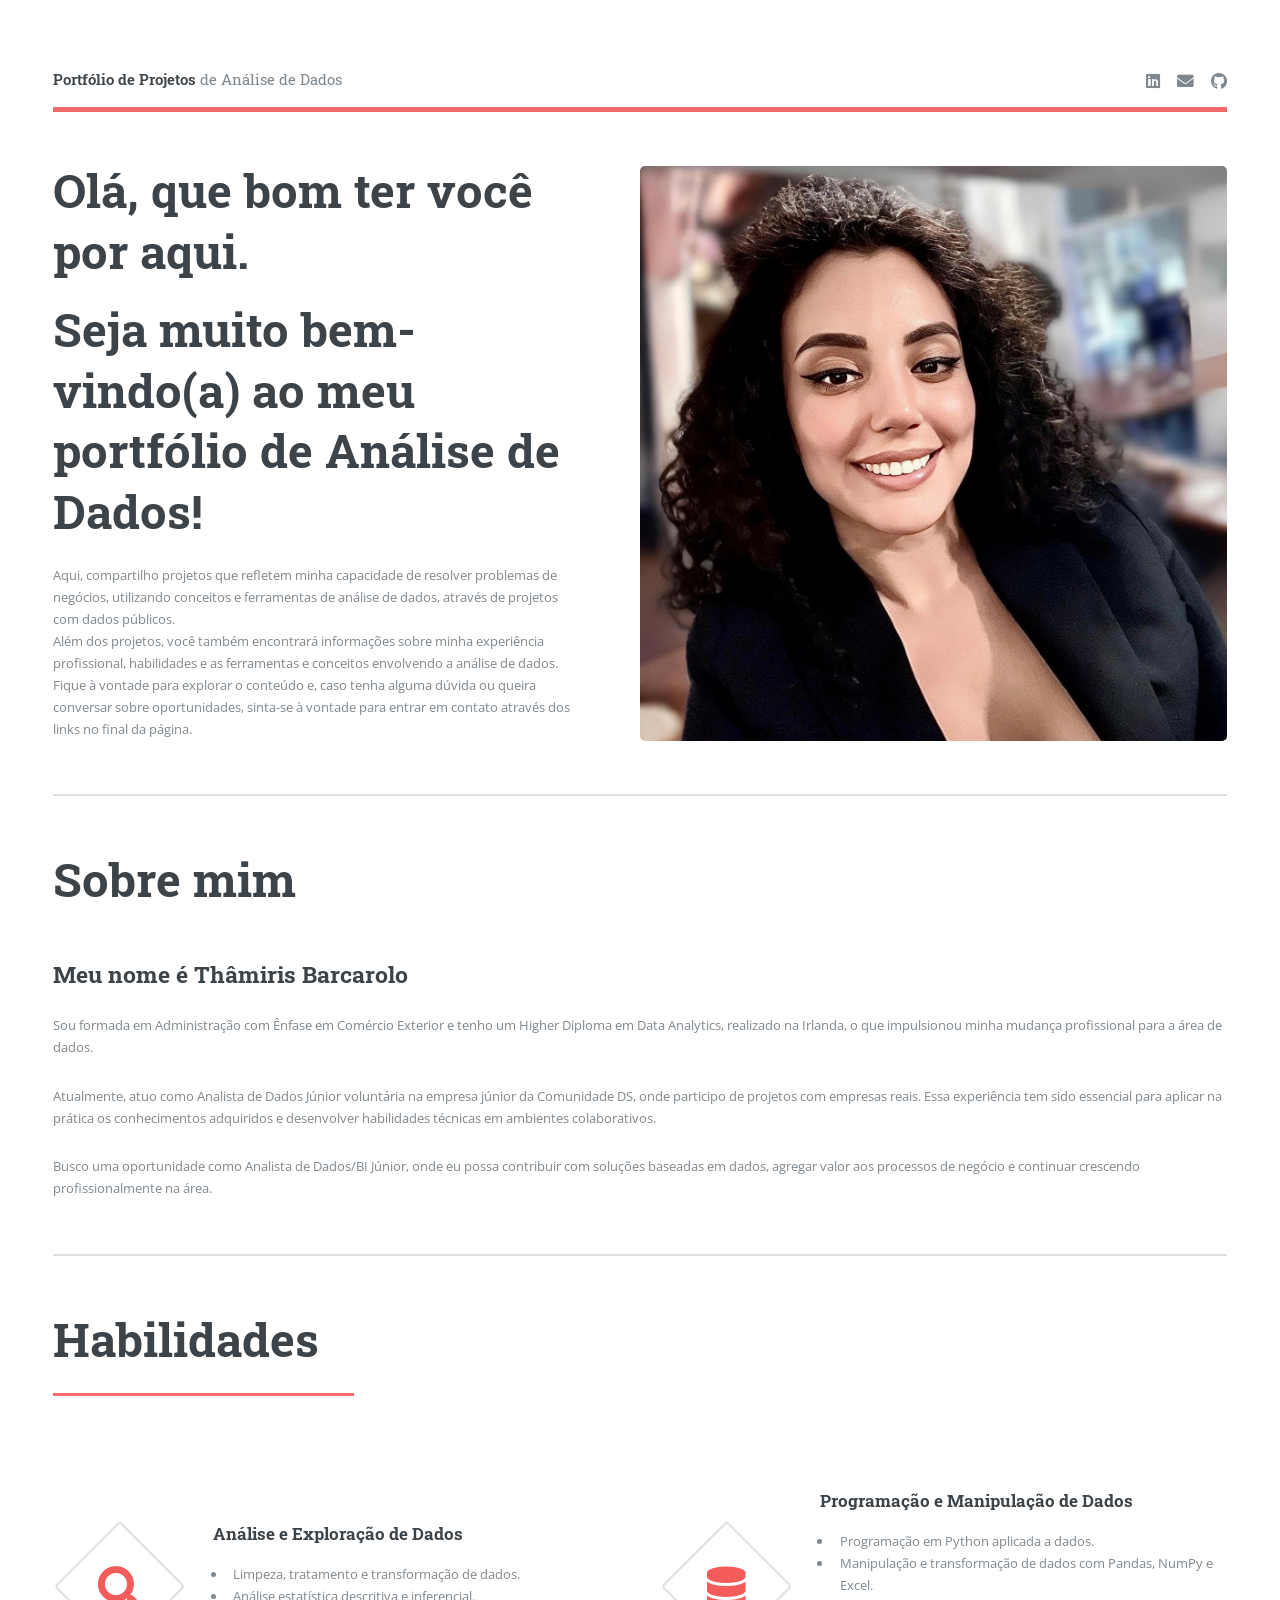
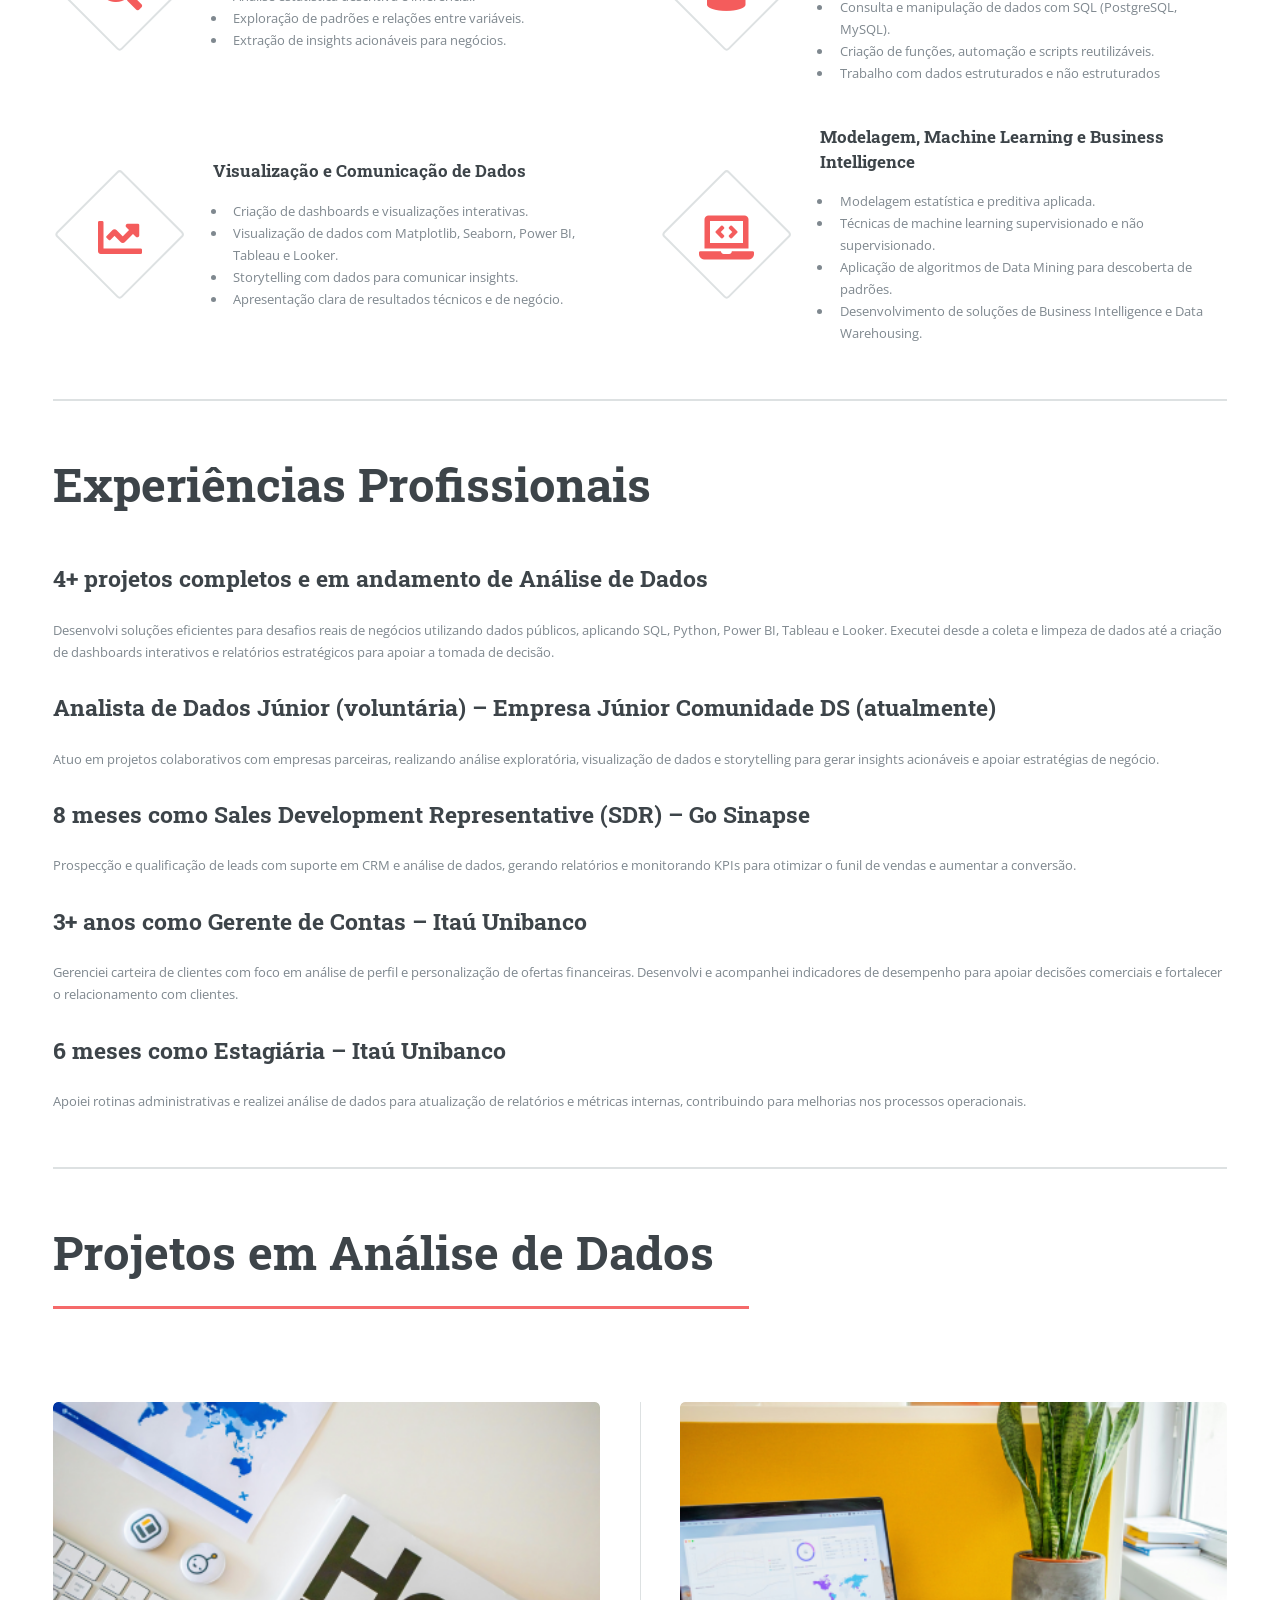
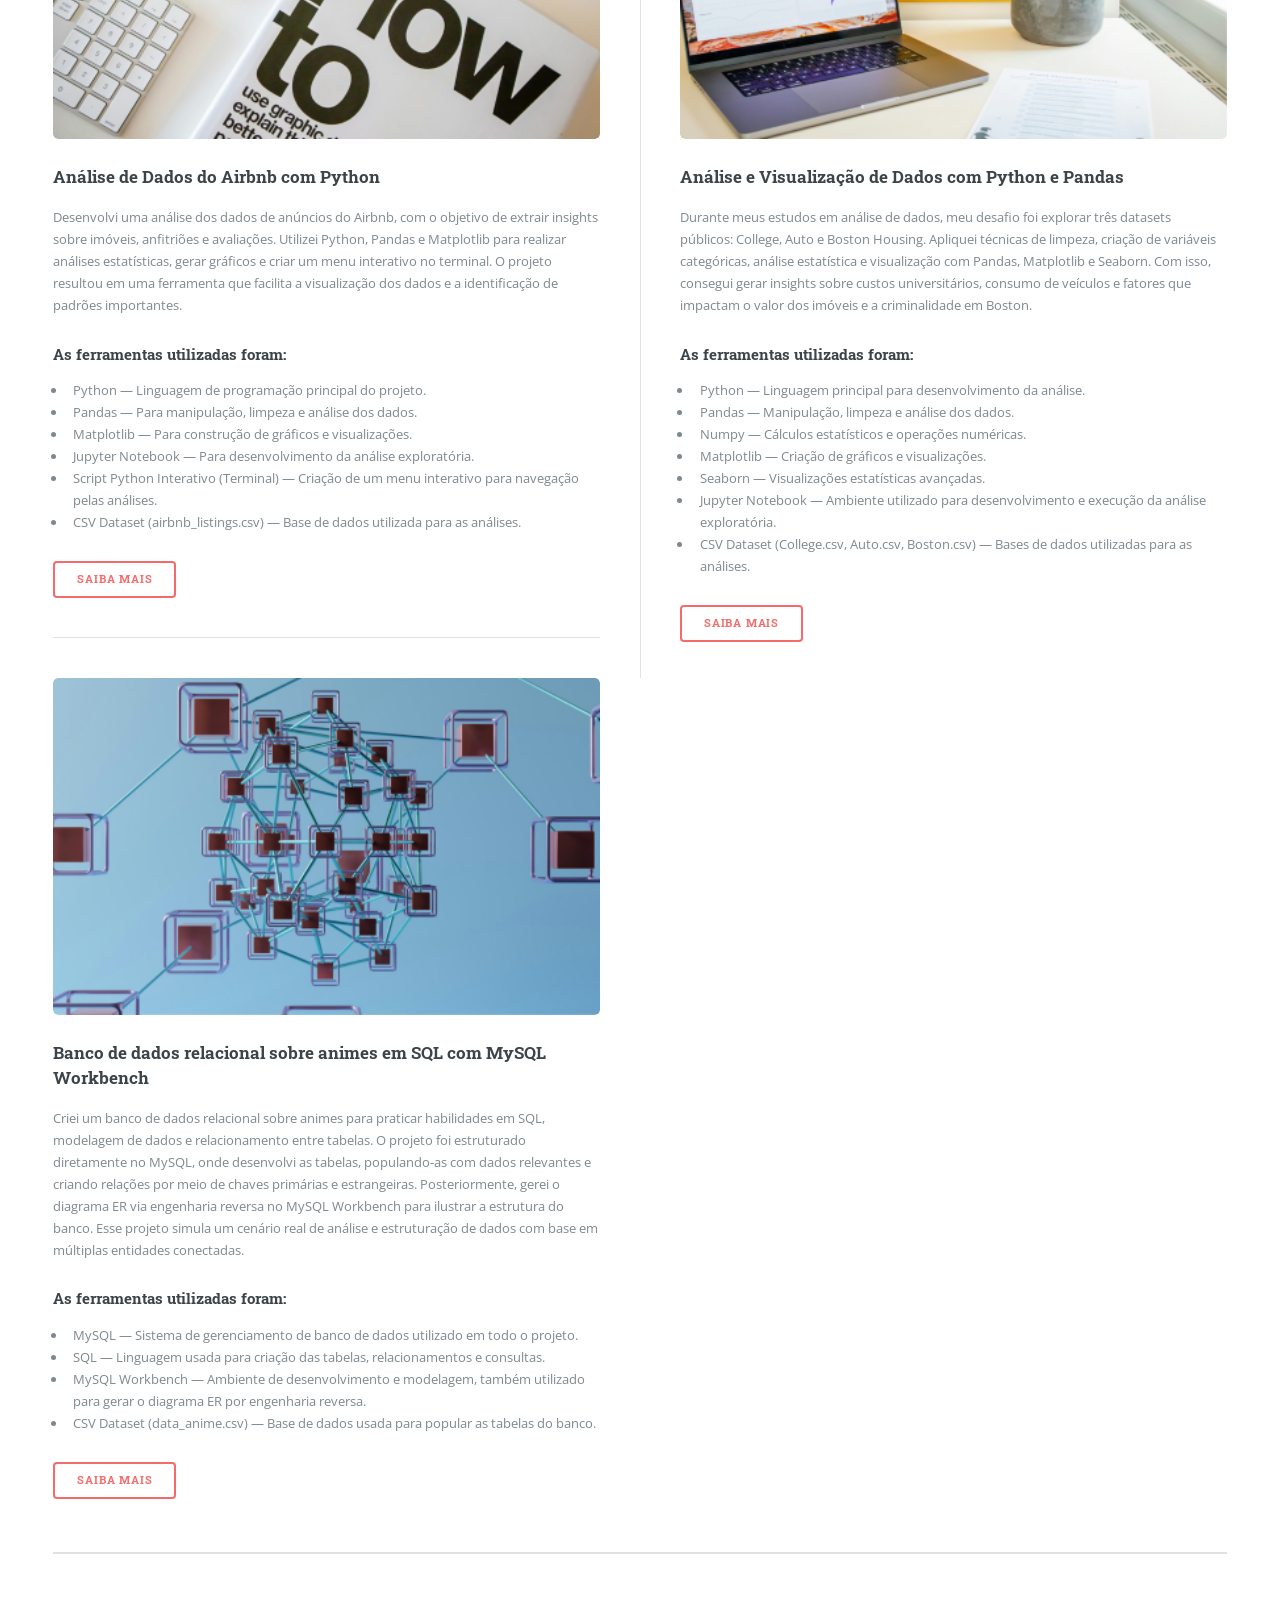
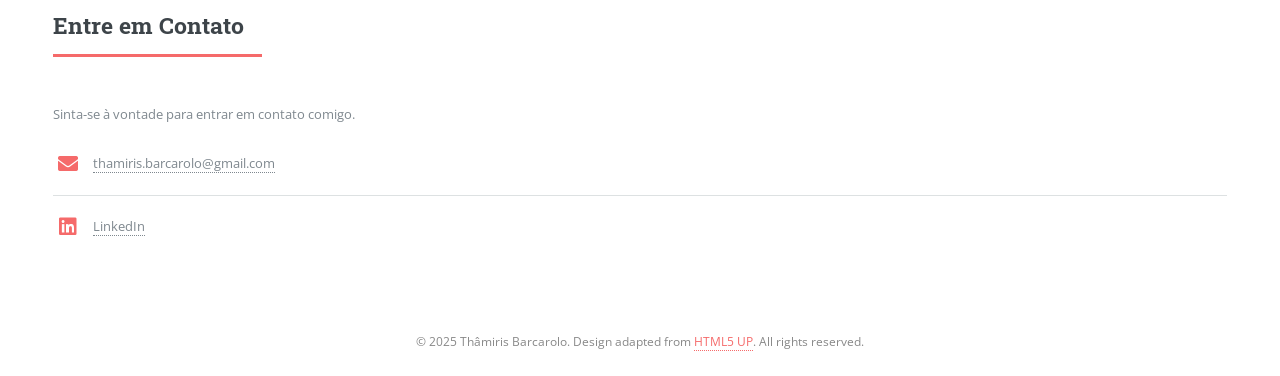
==== commit 5751e105: "Update footer" ====
--- a/index.html
+++ b/index.html
@@ -233,5 +233,14 @@
 			<script src="assets/js/util.js"></script>
 			<script src="assets/js/main.js"></script>
 
+
+		<!-- Rodape -->
+			<footer id="footer" style="text-align: center; margin-top: 40px; margin-bottom: 20px; font-size: 0.9em; color: #888;">
+  				<p>© 2025 Thâmiris Barcarolo. Design adapted from <a href="https://html5up.net/">HTML5 UP</a>. All rights reserved.</p>
+			</footer>
+
+
+
+
 	</body>
 </html>
--- a/assets/css/main.css
+++ b/assets/css/main.css
@@ -1642,7 +1642,7 @@
       text-align: center;
       width: 10em; }
       .features article .icon:before {
-        color: #6abbf5;
+        color: #f45c5c;
         font-size: 2.75rem;
         position: relative;
         top: 0.05em; }
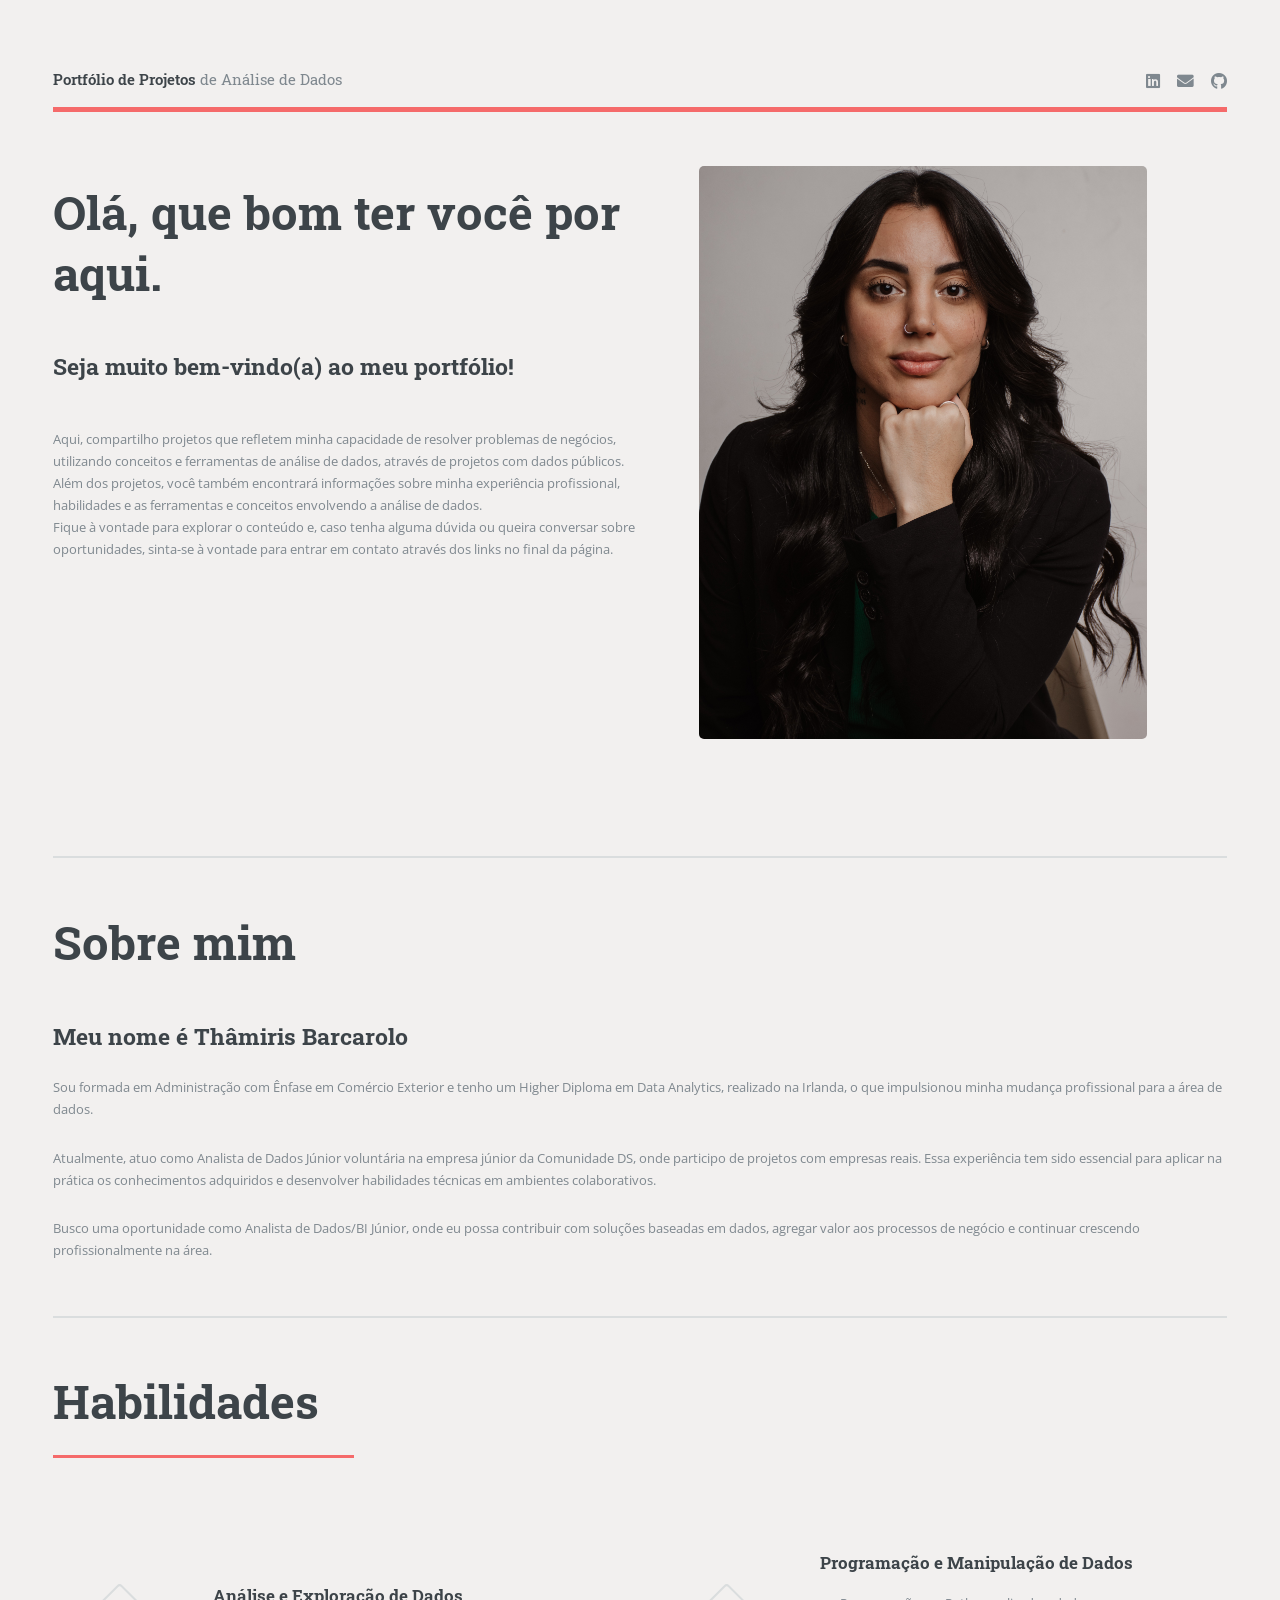
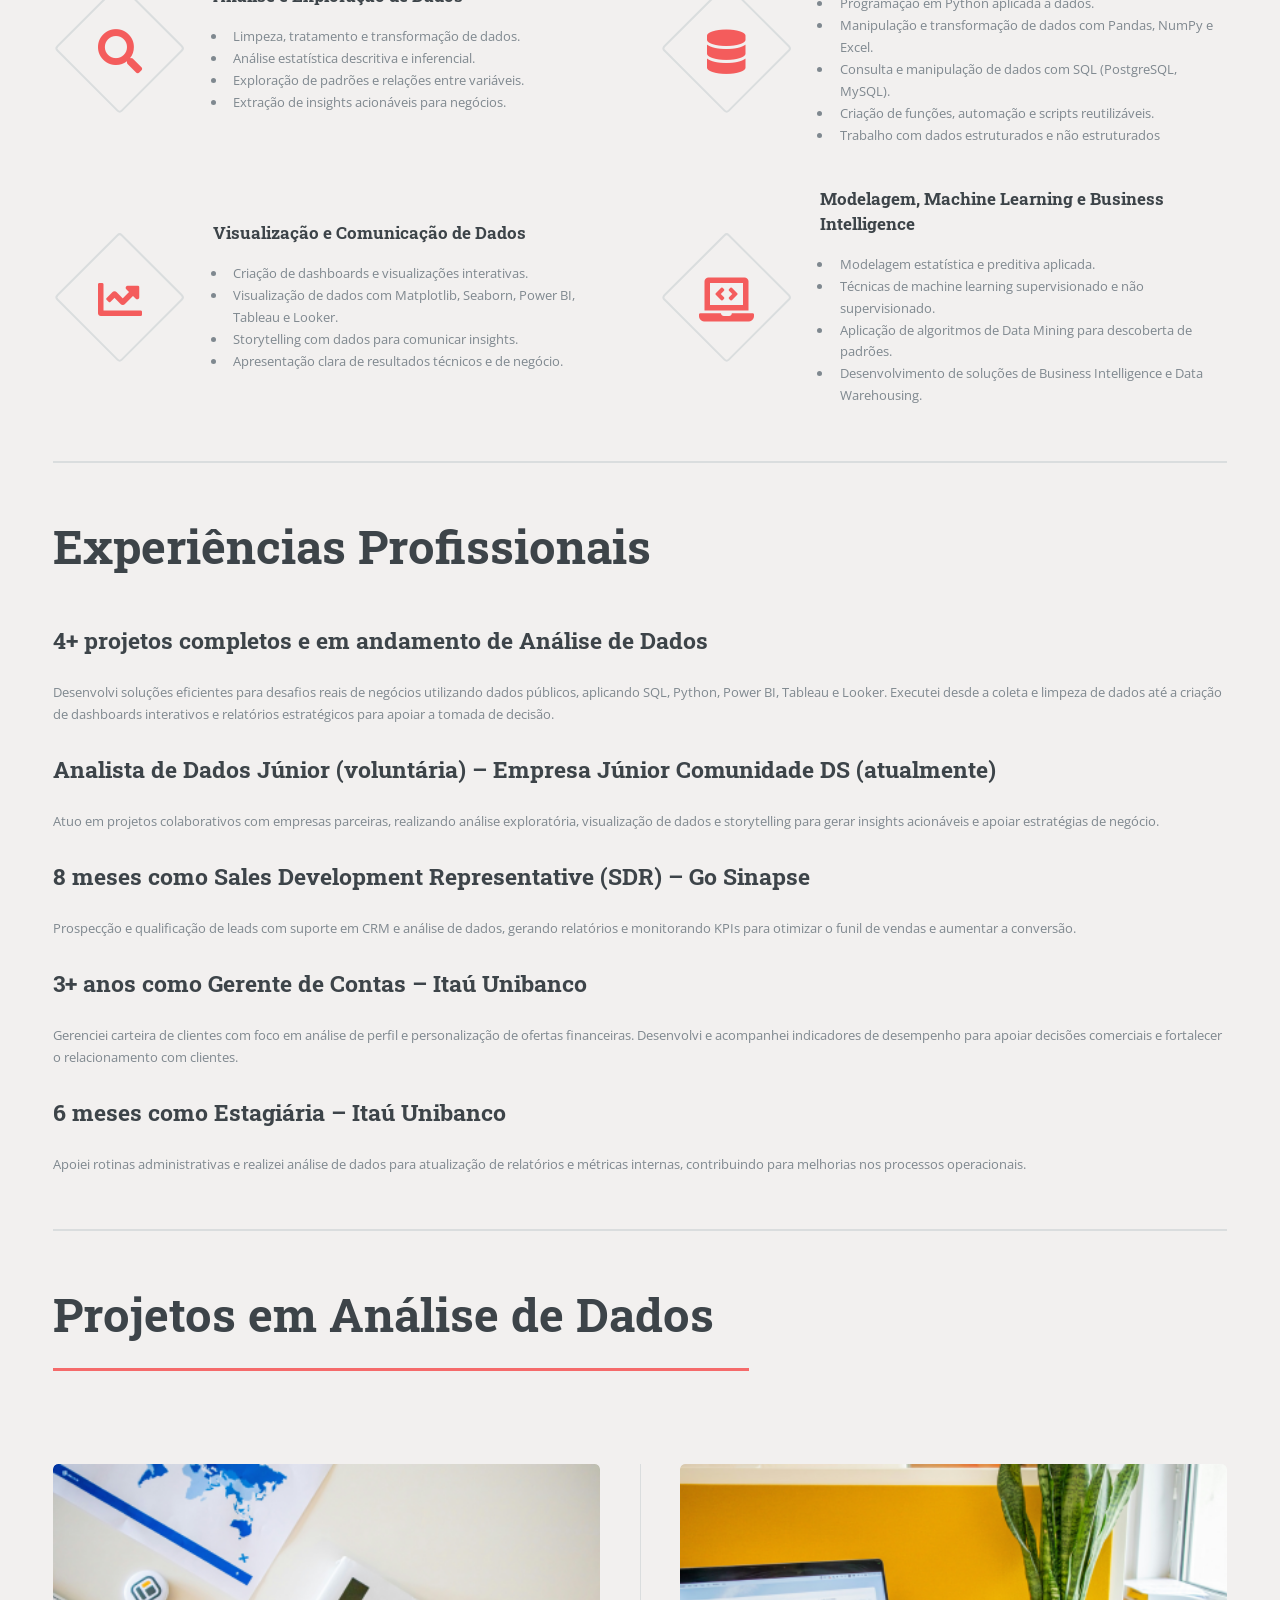
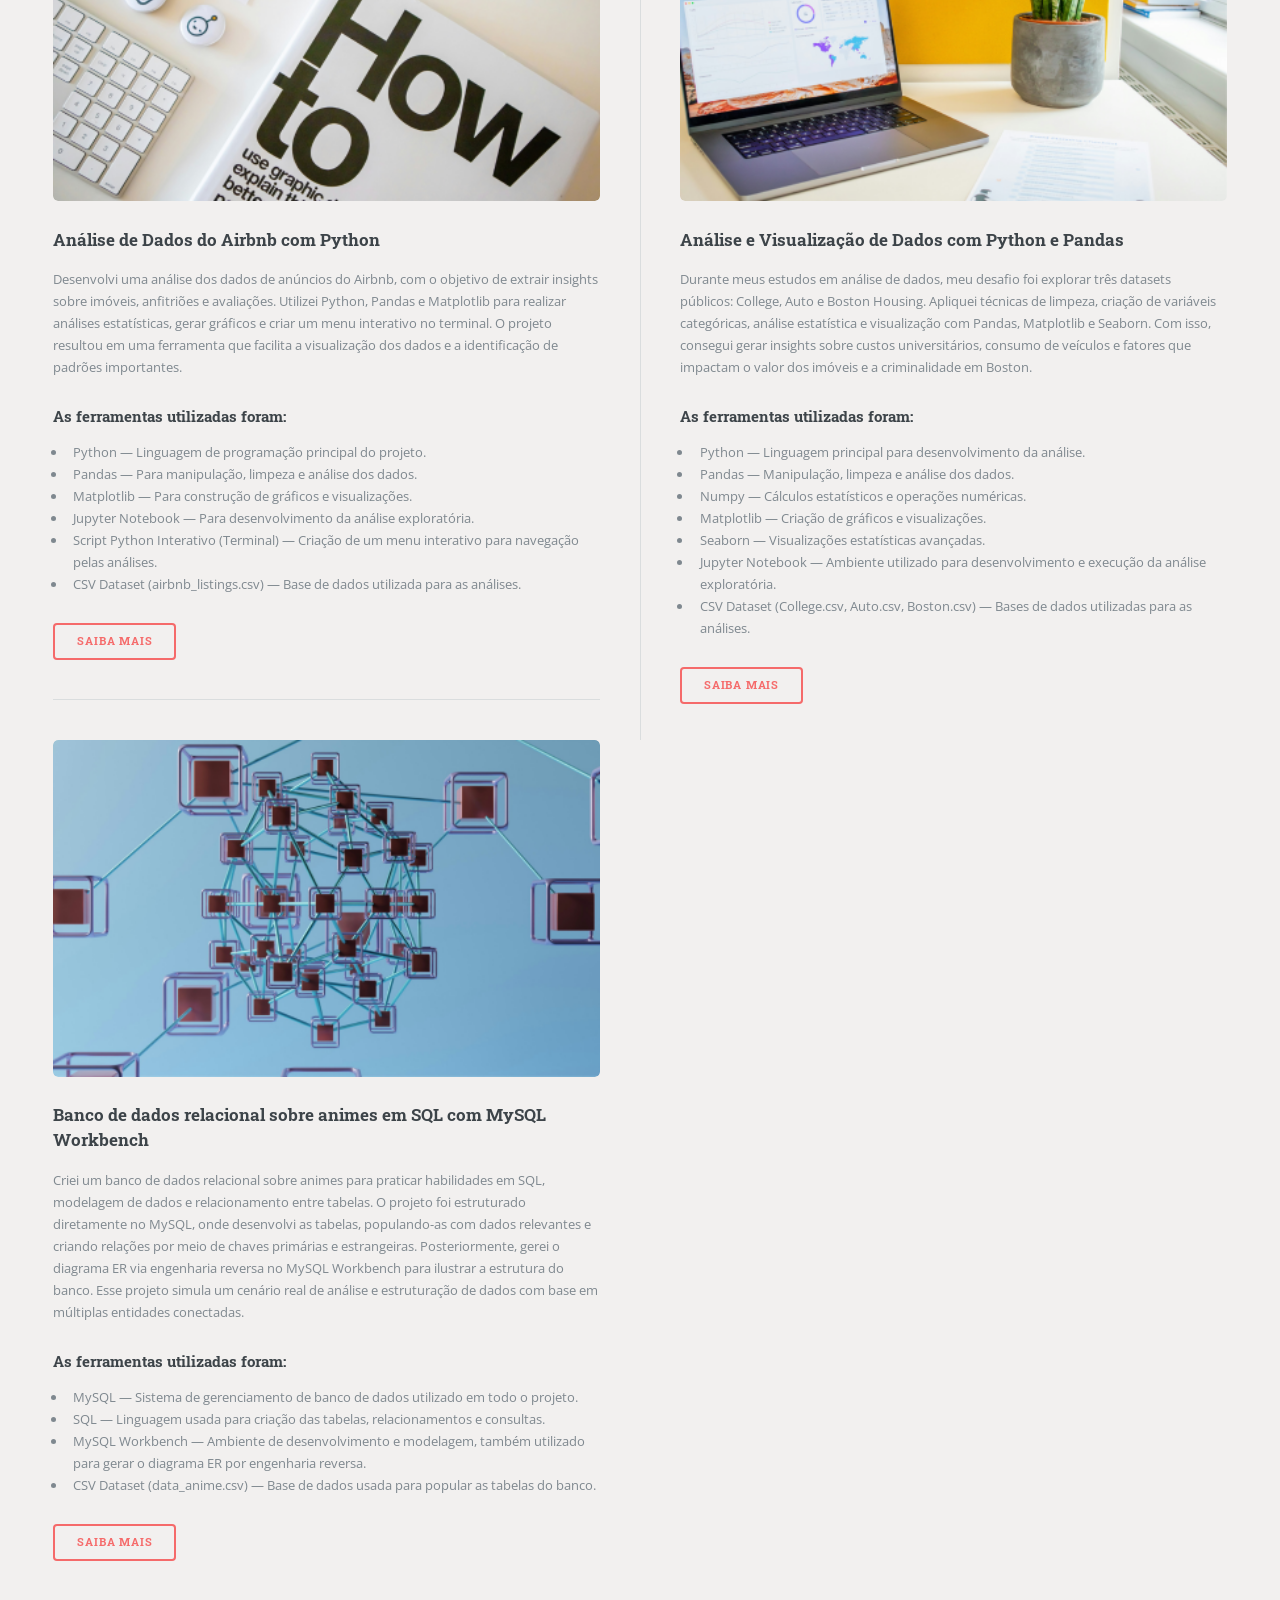
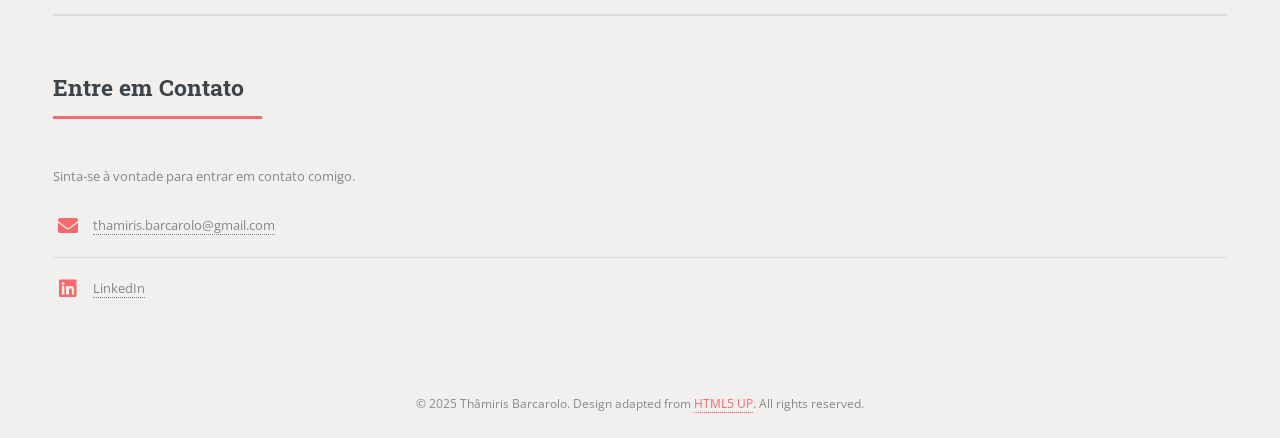
==== commit 3c03fd82: "Update" ====
--- a/index.html
+++ b/index.html
@@ -41,10 +41,10 @@
 							<!-- Banner -->
 								<section id="banner">
 									<div class="content">
-										<header>
-											<h1>Olá, que bom ter você por aqui. </h1>
-											<h1>Seja muito bem-vindo(a) ao meu <br />
-											portfólio de Análise de Dados!</h1>
+										<header><br/>
+											<h1>Olá, que bom ter você por aqui. </h1><br/> 
+											<h2>Seja muito bem-vindo(a) ao meu
+											portfólio!</h2> <br/>
 											
 										</header>
 										<p>Aqui, compartilho projetos que refletem minha capacidade de resolver problemas de negócios, utilizando conceitos e ferramentas de análise de dados, através de projetos com dados públicos.<br />
--- a/assets/css/main.css
+++ b/assets/css/main.css
@@ -78,7 +78,7 @@
   box-sizing: inherit; }
 
 body {
-  background: #ffffff; }
+  background: #F2F0EF; }
   body.is-preload *, body.is-preload *:before, body.is-preload *:after, body.is-resizing *, body.is-resizing *:before, body.is-resizing *:after {
     -moz-animation: none !important;
     -webkit-animation: none !important;
@@ -2108,6 +2108,7 @@
         top: 0; } }
 
 /* Banner */
+/* Banner */
 #banner {
   padding: 6em 0 4em 0 ;
   display: -moz-flex;
@@ -2137,9 +2138,9 @@
     flex-shrink: 0;
     display: block;
     margin: 0 0 2em 4em;
-    width: 50%; }
+    width: 45%; }
     #banner .image img {
-      height: 100%;
+      height: 90%;
       -moz-object-fit: cover;
       -webkit-object-fit: cover;
       -ms-object-fit: cover;
@@ -2148,7 +2149,7 @@
       -webkit-object-position: center;
       -ms-object-position: center;
       object-position: center;
-      width: 100%; }
+      width: 85%; }
   @media screen and (orientation: portrait) {
     #banner {
       -moz-flex-direction: column-reverse;
@@ -2180,10 +2181,20 @@
         height: 25em;
         max-height: 50vh;
         min-height: 18em;
-        width: 100%; } }
-  @media screen and (orientation: portrait) and (max-width: 480px) {
+        width: 100%; } 
+      
+        #banner .image img {
+  width: 100%;
+  height: 120%;
+  object-fit: cover;
+  object-position: center 19%;
+}
+
+      }
+  @media screen and (orientation: portrait) and (max-width: 200px) {
     #banner .image {
       max-height: 35vh; } }
+
 
 /* Footer */
 #footer .copyright {
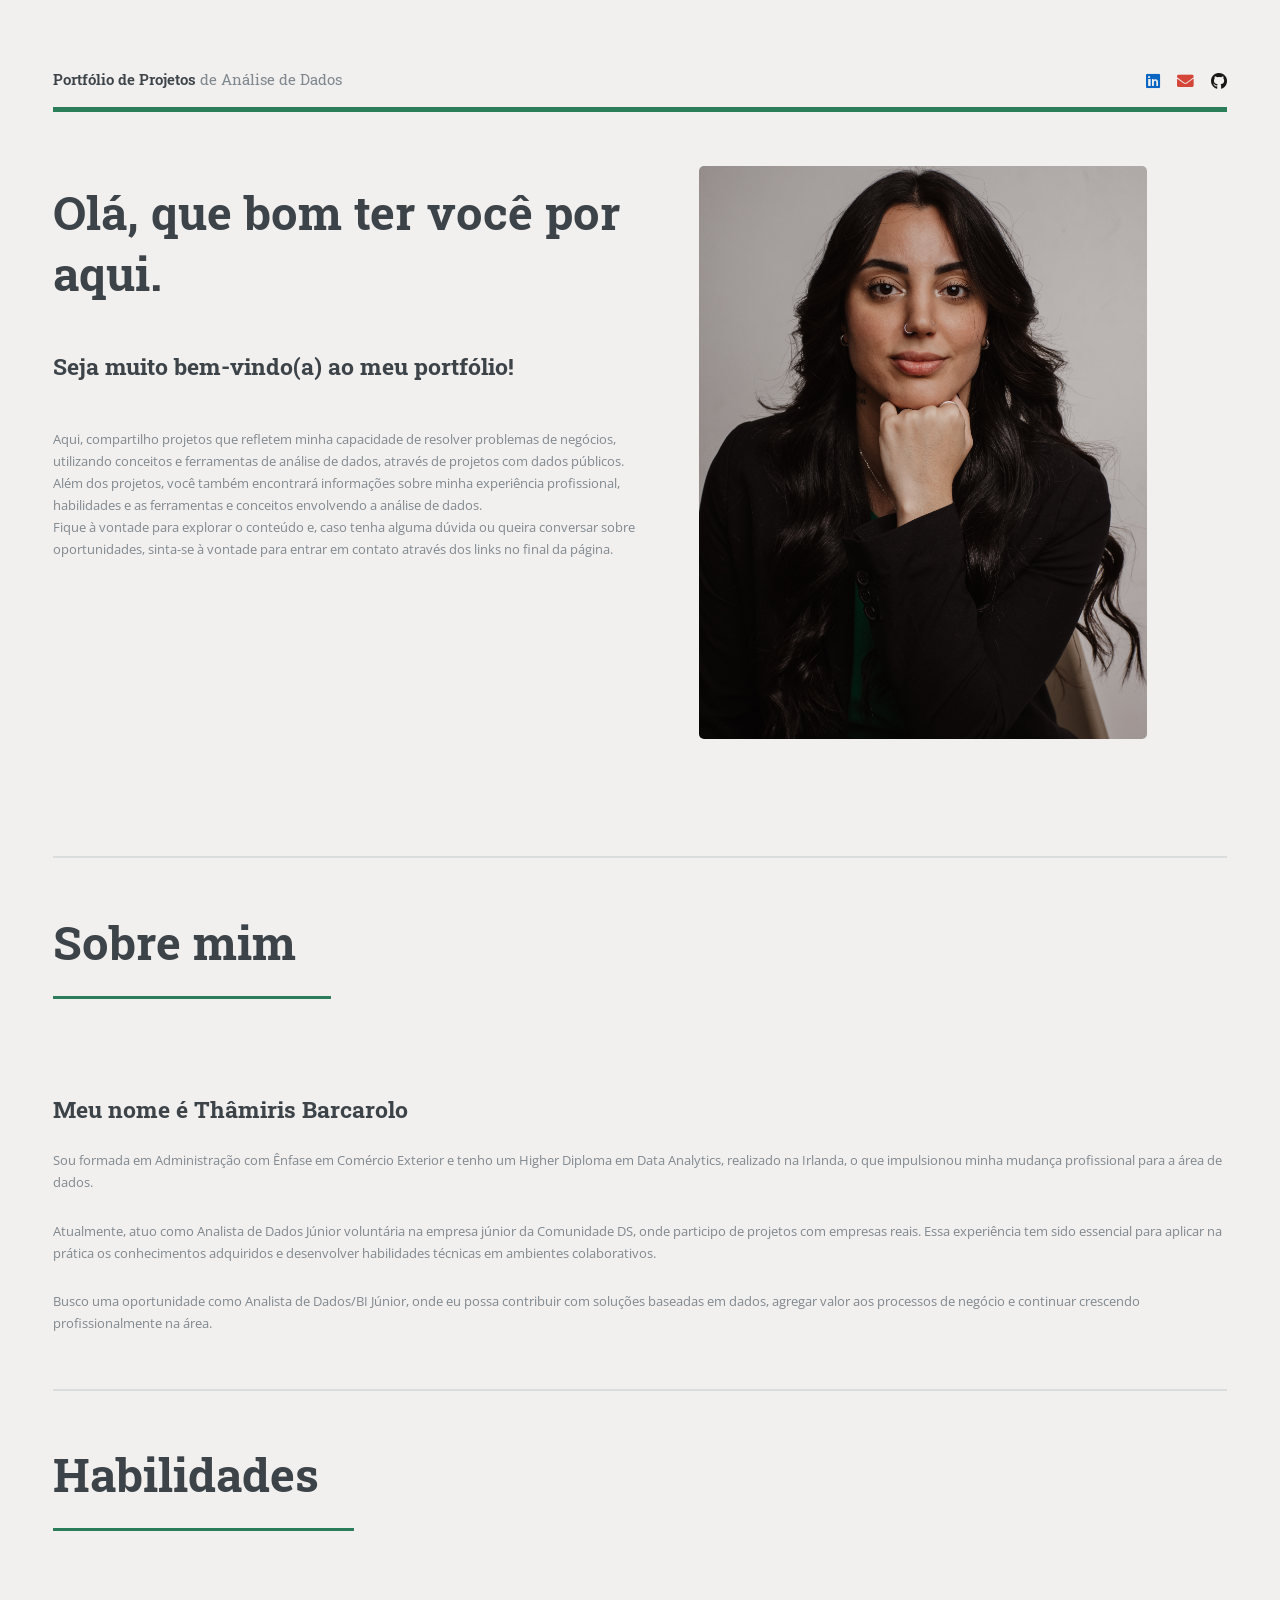
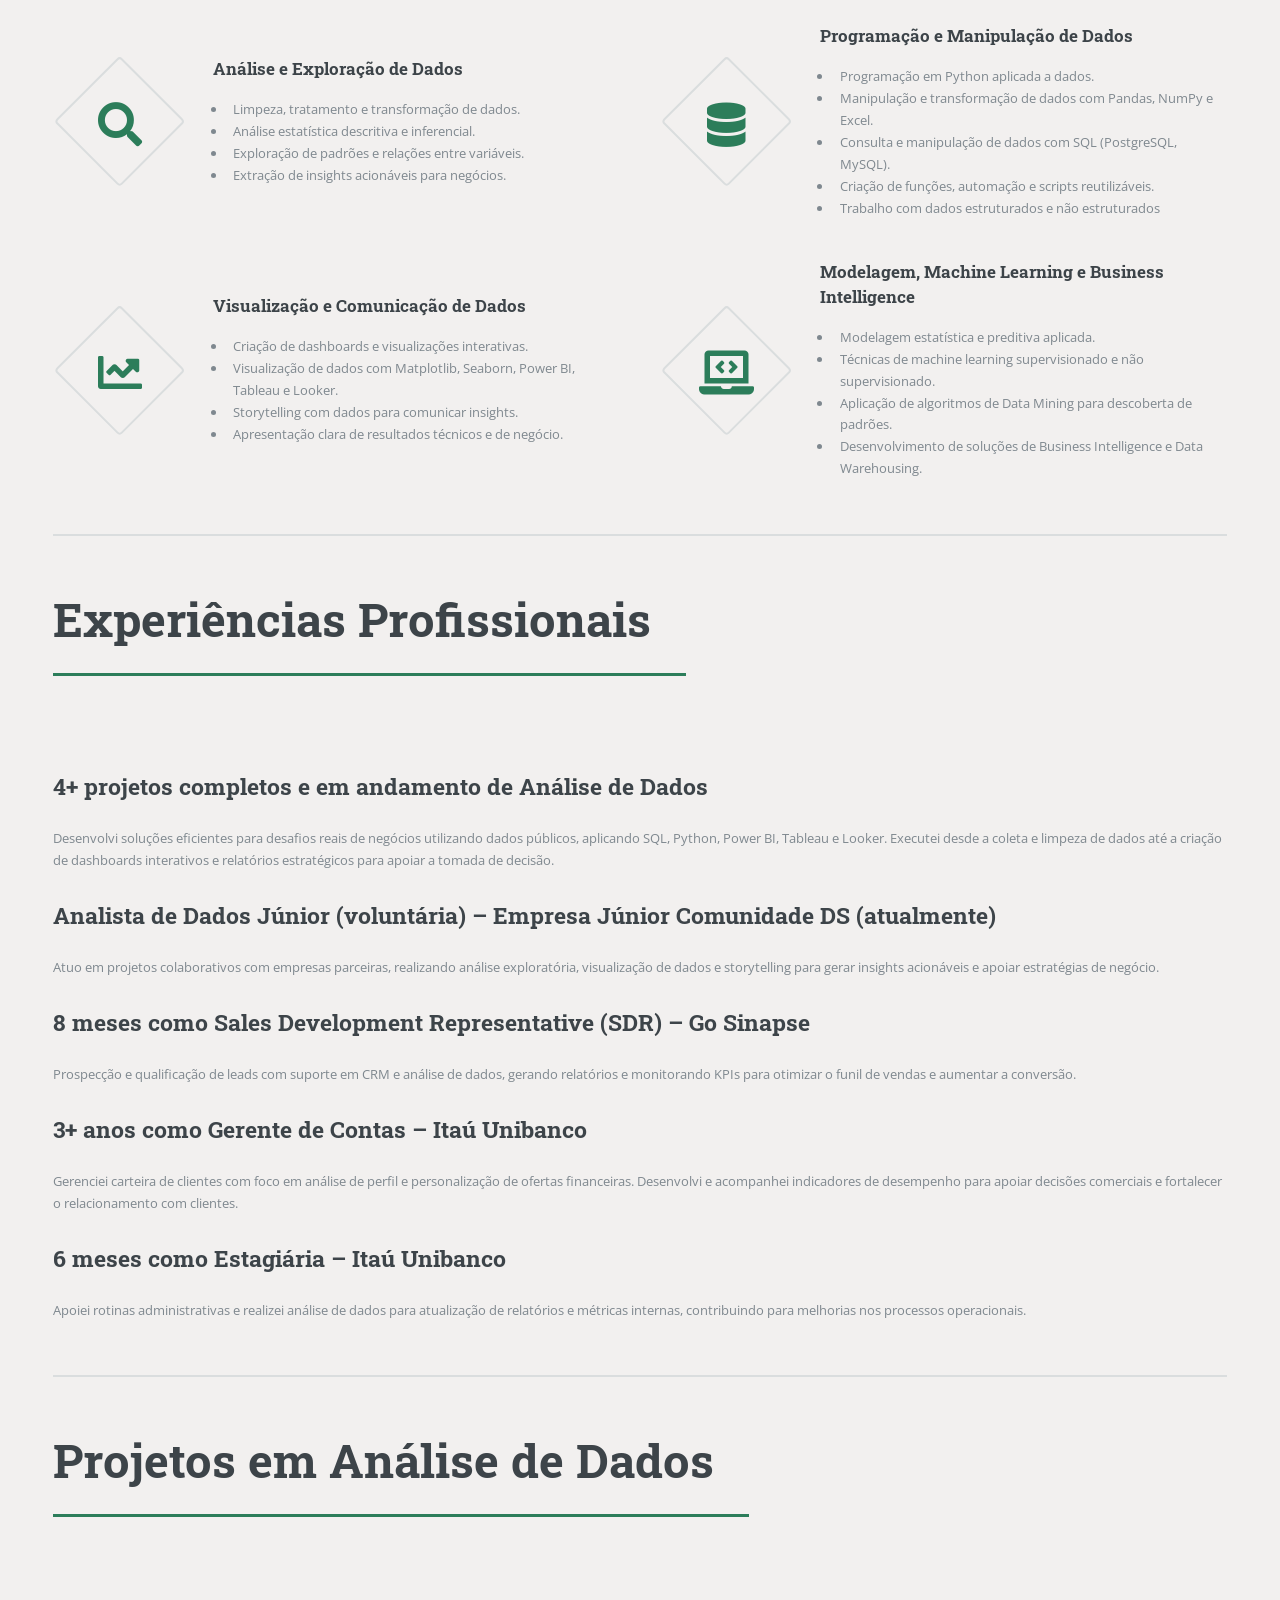
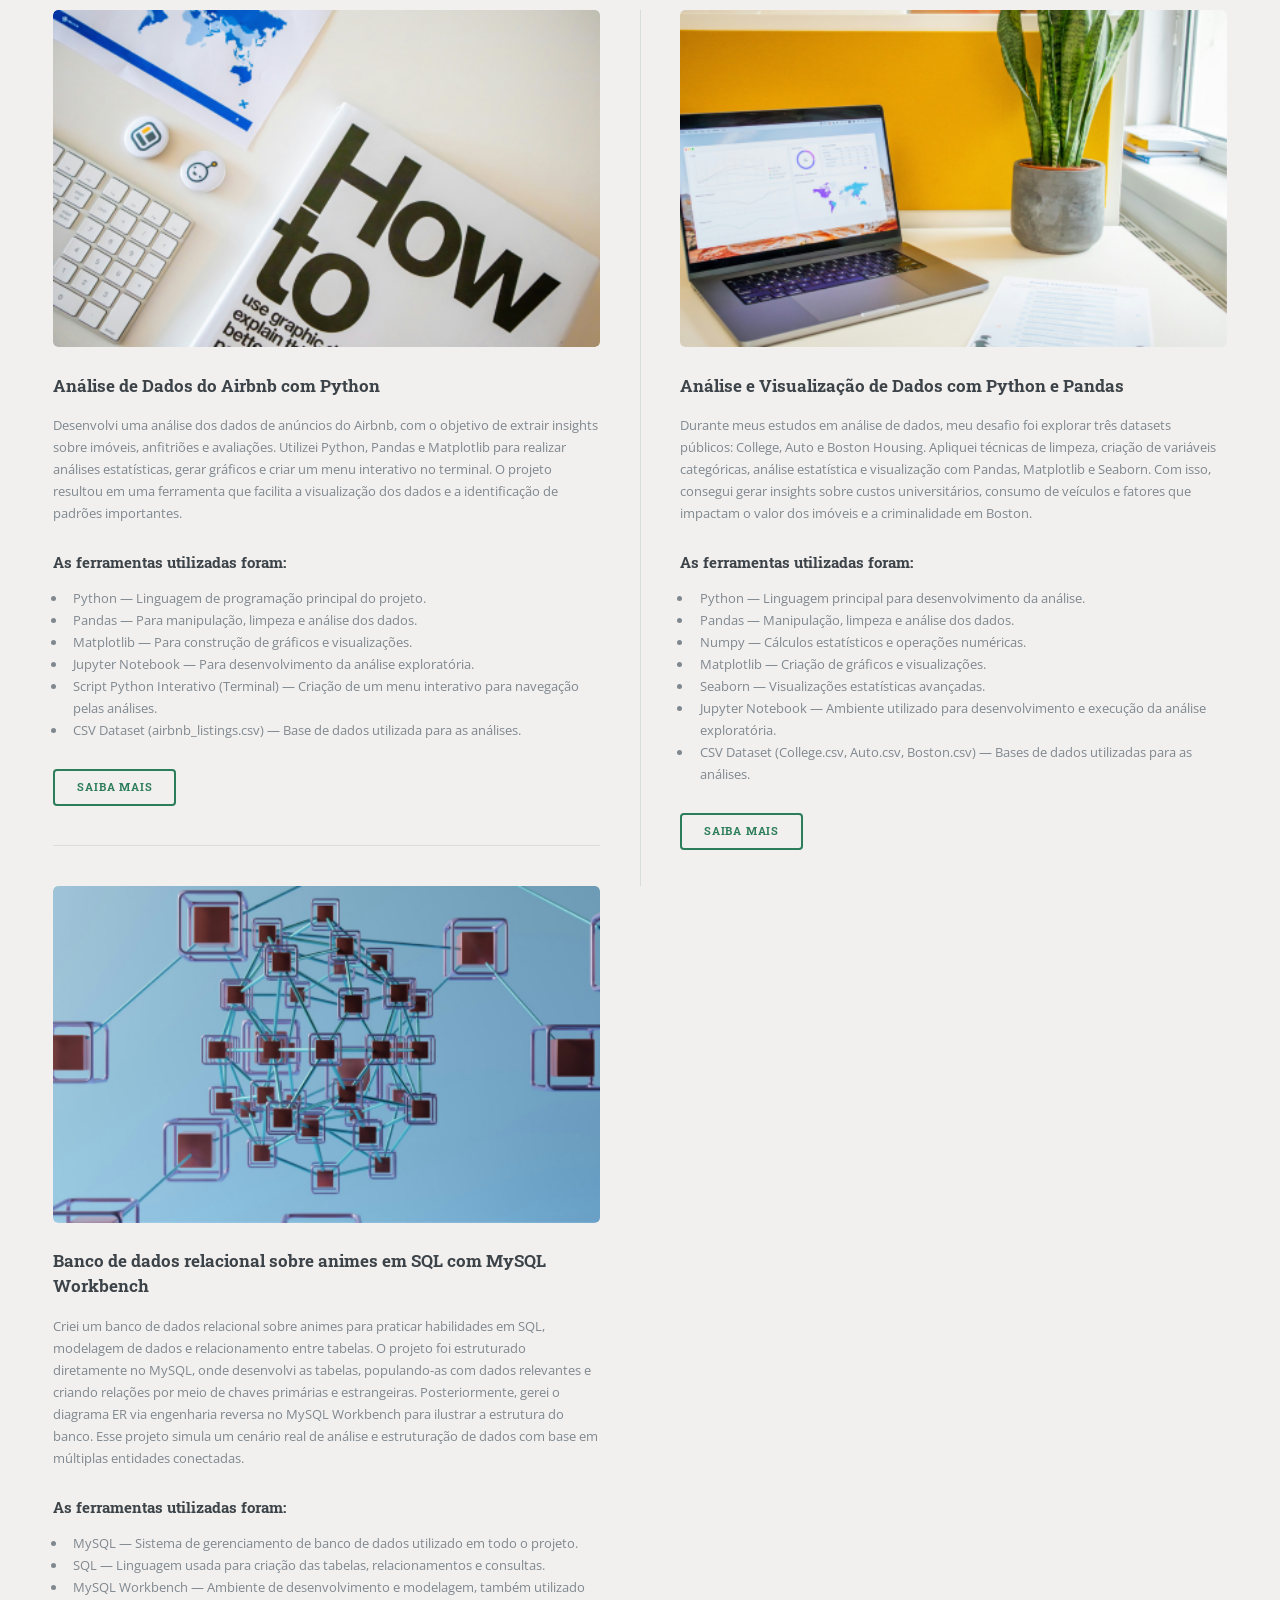
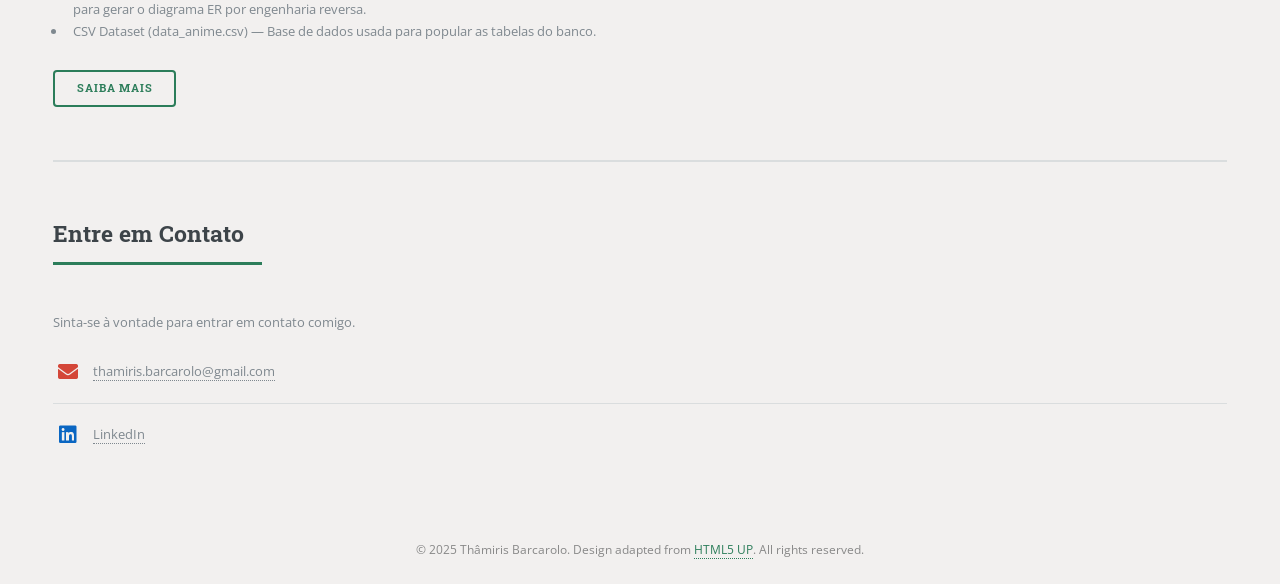
==== commit ce0305ae: "Update" ====
--- a/index.html
+++ b/index.html
@@ -30,10 +30,10 @@
 							<!-- Header -->
 								<header id="header">
 									<a href="index.html" class="logo"><strong>Portfólio de Projetos</strong> de Análise de Dados</a>
-									<ul class="icons">
-										<li><a href="https://www.linkedin.com/in/thamirisbarcarolo/" class="icon brands fa-linkedin"><span class="label">LinkedIn</span></a></li>
-										<li><a href="mailto:thamiris.barcarolo@gmail.com" class="icon solid fa-envelope"><span class="label">Email</span></a></li>
-										<li><a href="https://github.com/tbarcarolo" class="icon brands fa-github"><span class="label">GitHub</span></a></li>
+										<ul class="icons">
+											<li><a href="https://www.linkedin.com/in/thamirisbarcarolo/" class="icon brands fa-linkedin" style="color: #0A66C2;"><span class="label">LinkedIn</span></a></li>
+											<li><a href="mailto:thamiris.barcarolo@gmail.com" class="icon solid fa-envelope" style="color: #D44638;"><span class="label">Email</span></a></li>
+											<li><a href="https://github.com/tbarcarolo" class="icon brands fa-github" style="color: #181717;"><span class="label">GitHub</span></a></li>
 
 									</ul>
 								</header>
@@ -218,7 +218,7 @@
 									<p>Sinta-se à vontade para entrar em contato comigo.</p>
 									<ul class="contact">
 										<li class="icon solid fa-envelope"><a href="mailto:thamiris.barcarolo@gmail.com">thamiris.barcarolo@gmail.com</a></li>
-										<li class="icon brands fa-linkedin"><a href="https://www.linkedin.com/in/thamirisbarcarolo/">LinkedIn</a></li>										
+										<li class="icon brands fa-linkedin" ><a href="https://www.linkedin.com/in/thamirisbarcarolo/">LinkedIn</a></li>										
 									</ul>
 								</section>
 						</div>
--- a/assets/css/main.css
+++ b/assets/css/main.css
@@ -112,14 +112,9 @@
   -ms-transition: color 0.2s ease-in-out, border-bottom-color 0.2s ease-in-out;
   transition: color 0.2s ease-in-out, border-bottom-color 0.2s ease-in-out;
   border-bottom: dotted 1px;
-  color: #f56a6a;
+  color: #2c7d5a;
   text-decoration: none; }
-  a:hover {
-    border-bottom-color: #f56a6a;
-    color: #f56a6a !important; }
-    a:hover strong {
-      color: inherit; }
-
+ 
 strong, b {
   color: #3d4449;
   font-weight: 600; }
@@ -998,13 +993,17 @@
   text-transform: uppercase; }
 
 header.major > :last-child {
-  border-bottom: solid 3px #f56a6a;
+  border-bottom: solid 3px #2c7d5a;
   display: inline-block;
   margin: 0 0 2em 0;
   padding: 0 0.75em 0.5em 0; }
 
 header.main > :last-child {
-  margin: 0 0 1em 0; }
+  margin: 0 0 1em 0; 
+border-bottom: solid 3px #2c7d5a;
+  display: inline-block;
+  margin: 0 0 2em 0;
+  padding: 0 0.75em 0.5em 0; }
 
 /* Form */
 form {
@@ -1056,8 +1055,8 @@
   input[type="url"]:focus,
   select:focus,
   textarea:focus {
-    border-color: #f56a6a;
-    box-shadow: 0 0 0 1px #f56a6a; }
+    border-color: #2c7d5a;
+    box-shadow: 0 0 0 1px #2c7d5a; }
 
 select {
   background-image: url("data:image/svg+xml;charset=utf8,%3Csvg xmlns='http://www.w3.org/2000/svg' width='40' height='40' preserveAspectRatio='none' viewBox='0 0 40 40'%3E%3Cpath d='M9.4,12.3l10.4,10.4l10.4-10.4c0.2-0.2,0.5-0.4,0.9-0.4c0.3,0,0.6,0.1,0.9,0.4l3.3,3.3c0.2,0.2,0.4,0.5,0.4,0.9 c0,0.4-0.1,0.6-0.4,0.9L20.7,31.9c-0.2,0.2-0.5,0.4-0.9,0.4c-0.3,0-0.6-0.1-0.9-0.4L4.3,17.3c-0.2-0.2-0.4-0.5-0.4-0.9 c0-0.4,0.1-0.6,0.4-0.9l3.3-3.3c0.2-0.2,0.5-0.4,0.9-0.4S9.1,12.1,9.4,12.3z' fill='rgba(210, 215, 217, 0.75)' /%3E%3C/svg%3E");
@@ -1145,8 +1144,8 @@
     content: '\f00c'; }
   input[type="checkbox"]:focus + label:before,
   input[type="radio"]:focus + label:before {
-    border-color: #f56a6a;
-    box-shadow: 0 0 0 1px #f56a6a; }
+    border-color: #2c7d5a;
+    box-shadow: 0 0 0 1px #2c7d5a; }
 
 input[type="checkbox"] + label:before {
   border-radius: 0.375em; }
@@ -1376,16 +1375,26 @@
       font-family: 'Font Awesome 5 Free';
       font-weight: 400; }
     ul.contact li:before {
-      color: #f56a6a;
-      display: inline-block;
-      font-size: 1.5em;
-      height: 1.125em;
-      left: 0;
-      line-height: 1.125em;
-      position: absolute;
-      text-align: center;
-      top: 1em;
-      width: 1.5em; }
+  display: inline-block;
+  font-size: 1.5em;
+  height: 1.125em;
+  left: 0;
+  line-height: 1.125em;
+  position: absolute;
+  text-align: center;
+  top: 1em;
+  width: 1.5em;
+}
+
+/* Cores individuais para os ícones */
+ul.contact li.fa-envelope:before {
+  color: #D44638;
+}
+
+ul.contact li.fa-linkedin:before {
+  color: #0A66C2;
+}
+
     ul.contact li:first-child {
       border-top: 0;
       margin-top: 0;
@@ -1421,12 +1430,12 @@
       padding: 0 0.5em;
       text-align: center; }
       ul.pagination li > .page.active {
-        background-color: #f56a6a;
+        background-color: #2c7d5a;
         color: #ffffff !important; }
         ul.pagination li > .page.active:hover {
           background-color: #f67878; }
         ul.pagination li > .page.active:active {
-          background-color: #f45c5c; }
+          background-color:#2c7d5a; }
     ul.pagination li:first-child {
       padding-right: 0.75em; }
     ul.pagination li:last-child {
@@ -1495,8 +1504,8 @@
   background-color: transparent;
   border-radius: 0.375em;
   border: 0;
-  box-shadow: inset 0 0 0 2px #f56a6a;
-  color: #f56a6a !important;
+  box-shadow: inset 0 0 0 2px #2c7d5a;
+  color: #2c7d5a !important;
   cursor: pointer;
   display: inline-block;
   font-family: "Roboto Slab", serif;
@@ -1553,7 +1562,7 @@
   input[type="button"].primary,
   button.primary,
   .button.primary {
-    background-color: #f56a6a;
+    background-color: #2c7d5a;
     box-shadow: none;
     color: #ffffff !important; }
     input[type="submit"].primary:hover,
@@ -1567,7 +1576,7 @@
     input[type="button"].primary:active,
     button.primary:active,
     .button.primary:active {
-      background-color: #f45c5c; }
+      background-color:#2c7d5a; }
   input[type="submit"].disabled, input[type="submit"]:disabled,
   input[type="reset"].disabled,
   input[type="reset"]:disabled,
@@ -1642,7 +1651,7 @@
       text-align: center;
       width: 10em; }
       .features article .icon:before {
-        color: #f45c5c;
+        color:#2c7d5a;
         font-size: 2.75rem;
         position: relative;
         top: 0.05em; }
@@ -2075,7 +2084,7 @@
   display: -webkit-flex;
   display: -ms-flex;
   display: flex;
-  border-bottom: solid 5px #f56a6a;
+  border-bottom: solid 5px #2c7d5a;
   padding: 6em 0 1em 0;
   position: relative; }
   #header > * {
@@ -2225,7 +2234,7 @@
     font-size: 0.9em;
     padding: 0.625em 0; }
     #menu ul a:hover, #menu ul span:hover {
-      color: #f56a6a; }
+      color: #2c7d5a; }
     #menu ul a.opener, #menu ul span.opener {
       -moz-transition: color 0.2s ease-in-out;
       -webkit-transition: color 0.2s ease-in-out;
@@ -2255,7 +2264,7 @@
         position: absolute;
         right: 0; }
       #menu ul a.opener:hover:before, #menu ul span.opener:hover:before {
-        color: #f56a6a; }
+        color: #2c7d5a; }
       #menu ul a.opener.active + ul, #menu ul span.opener.active + ul {
         display: block; }
       #menu ul a.opener.active:before, #menu ul span.opener.active:before {
@@ -2282,3 +2291,16 @@
     border-top: 0;
     margin-top: 0;
     padding-top: 0; }
+
+    .icons a.fa-linkedin:hover {
+  color: #0A66C2 !important;
+}
+
+.icons a.fa-envelope:hover {
+  color: #D44638 !important;
+}
+
+.icons a.fa-github:hover {
+  color: #181717 !important;
+}
+
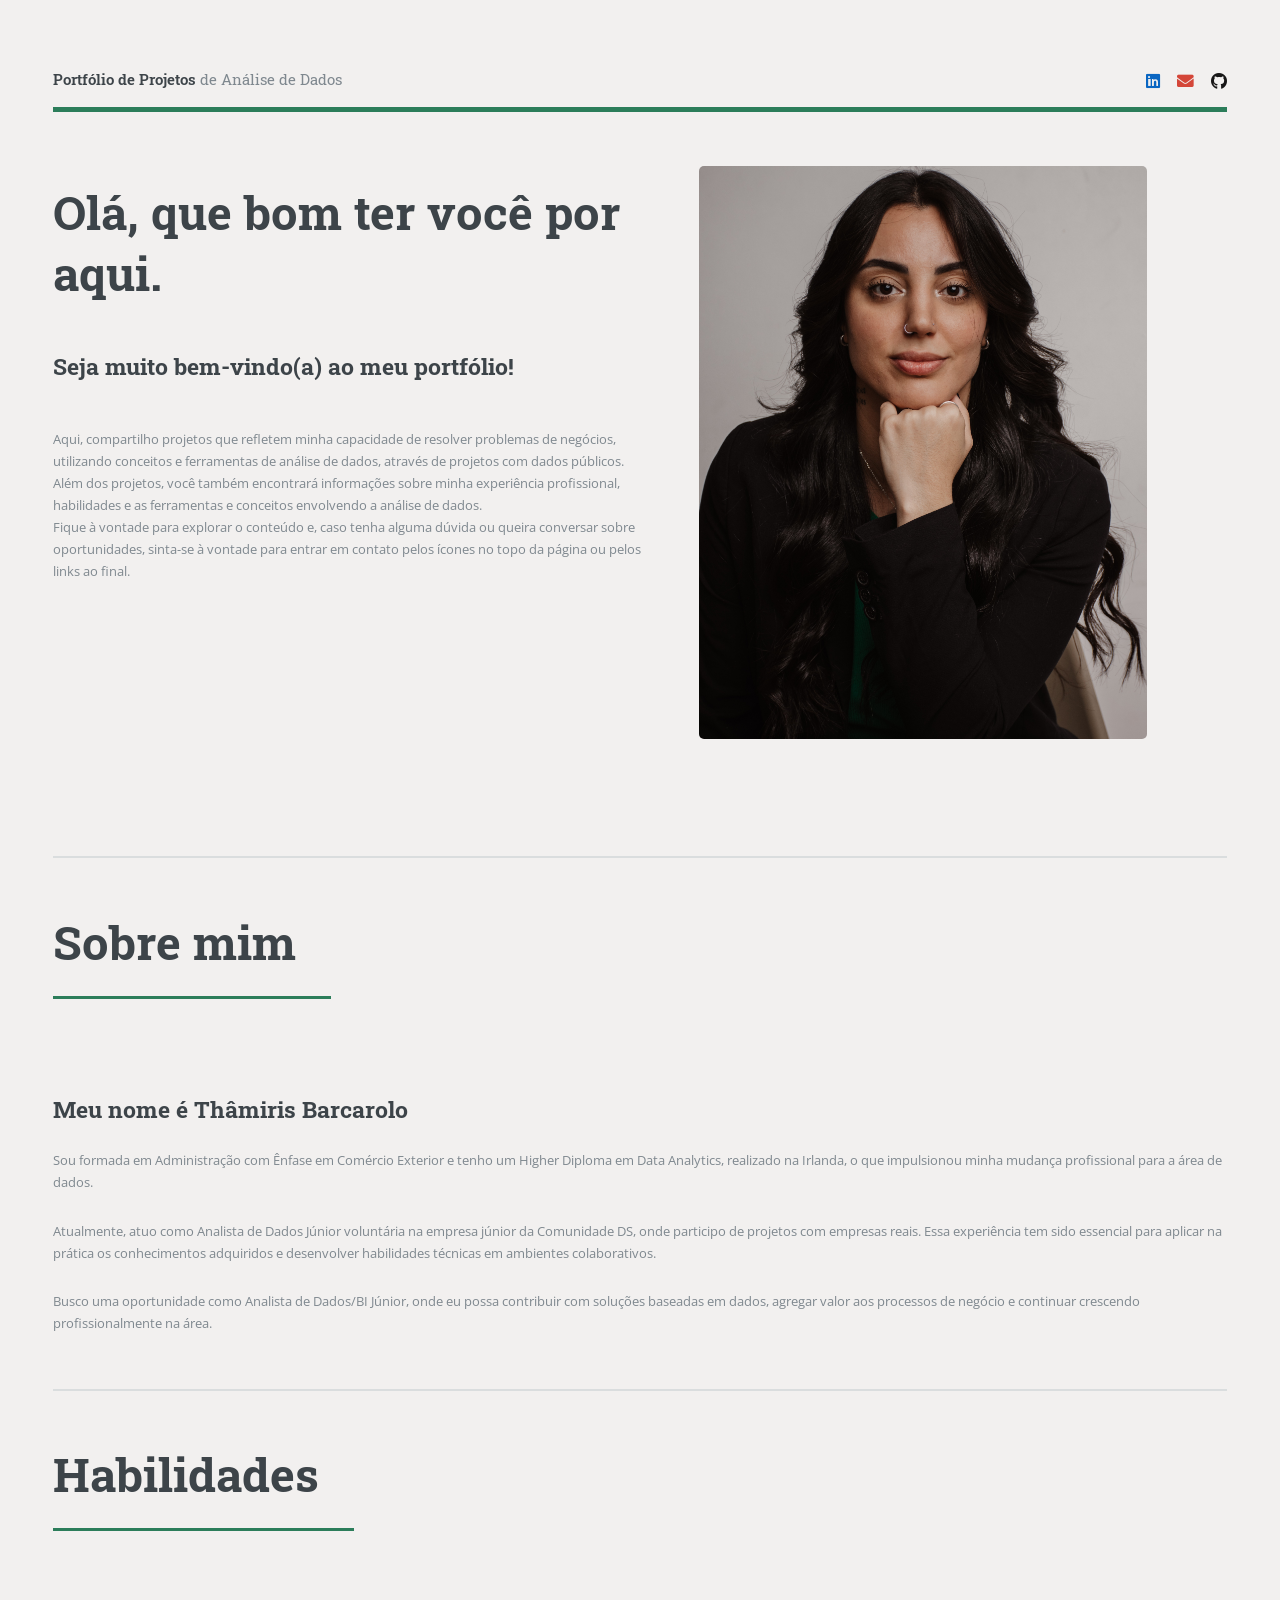
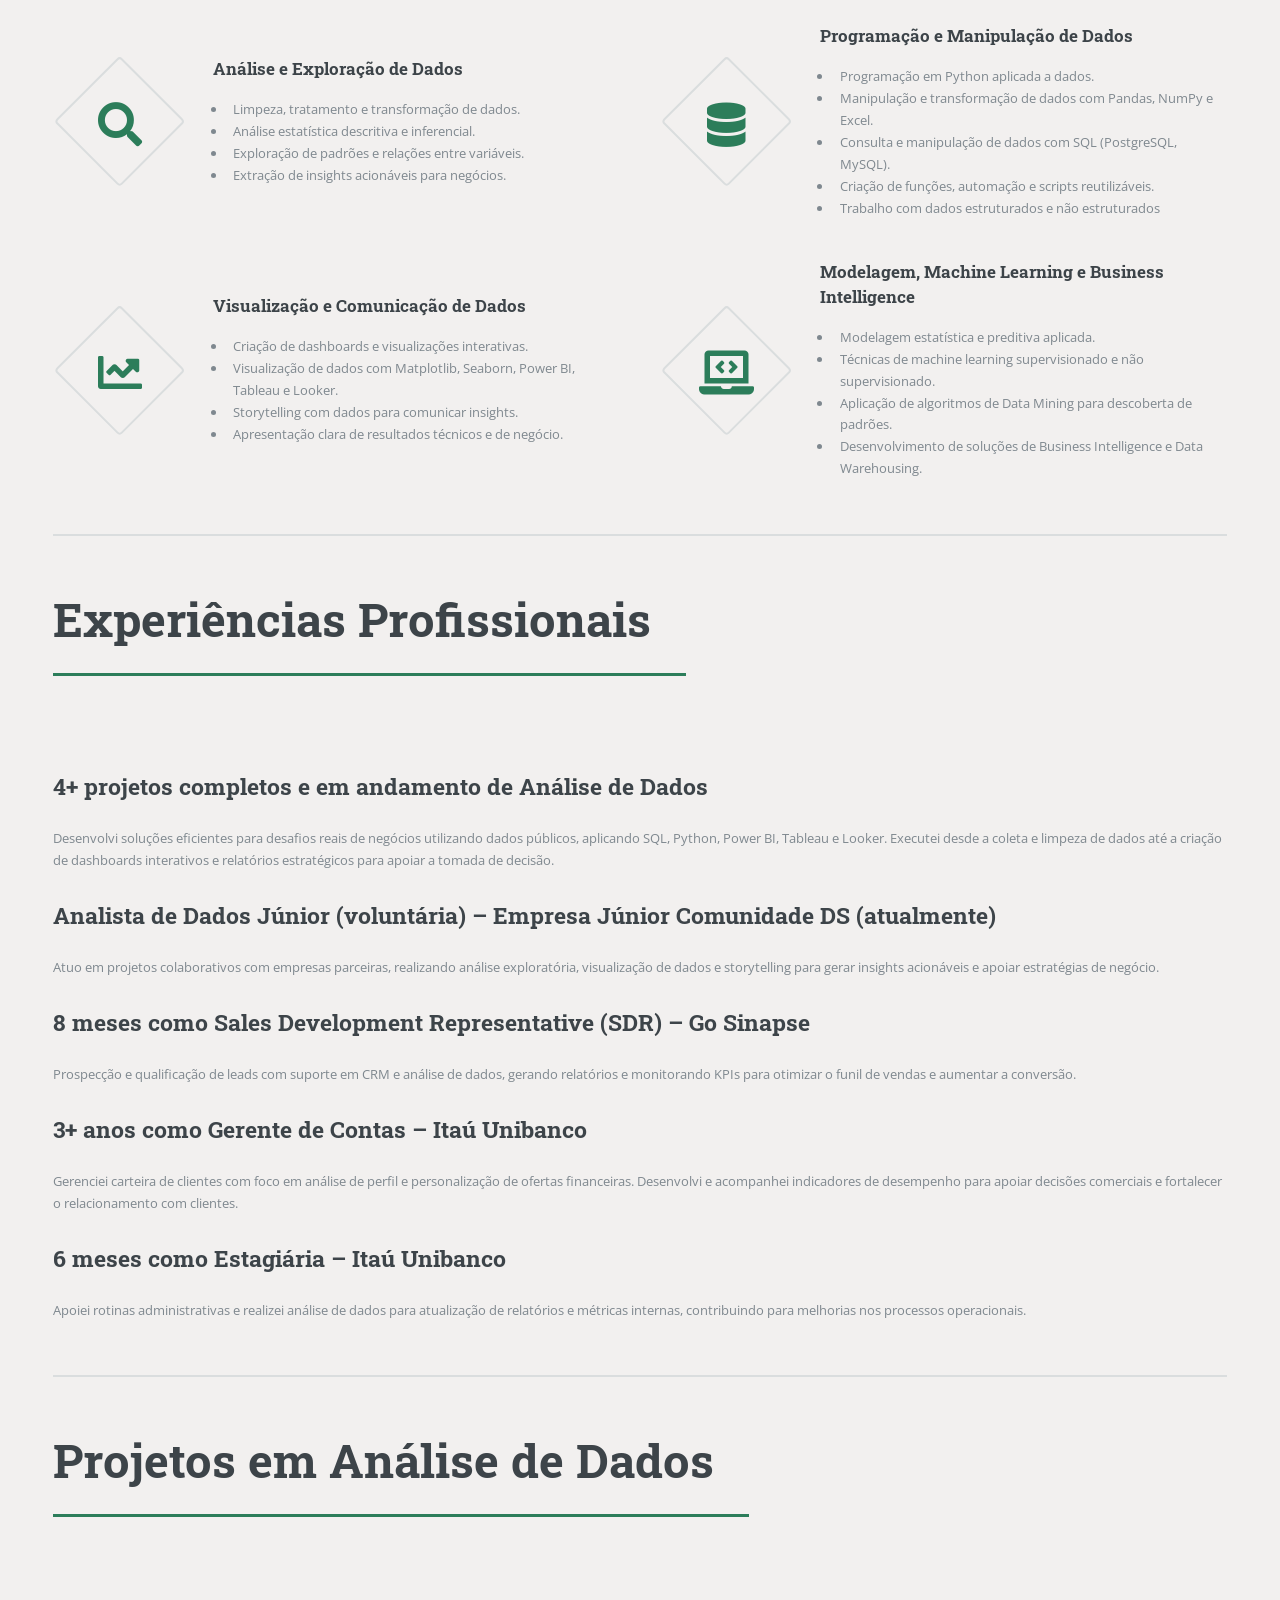
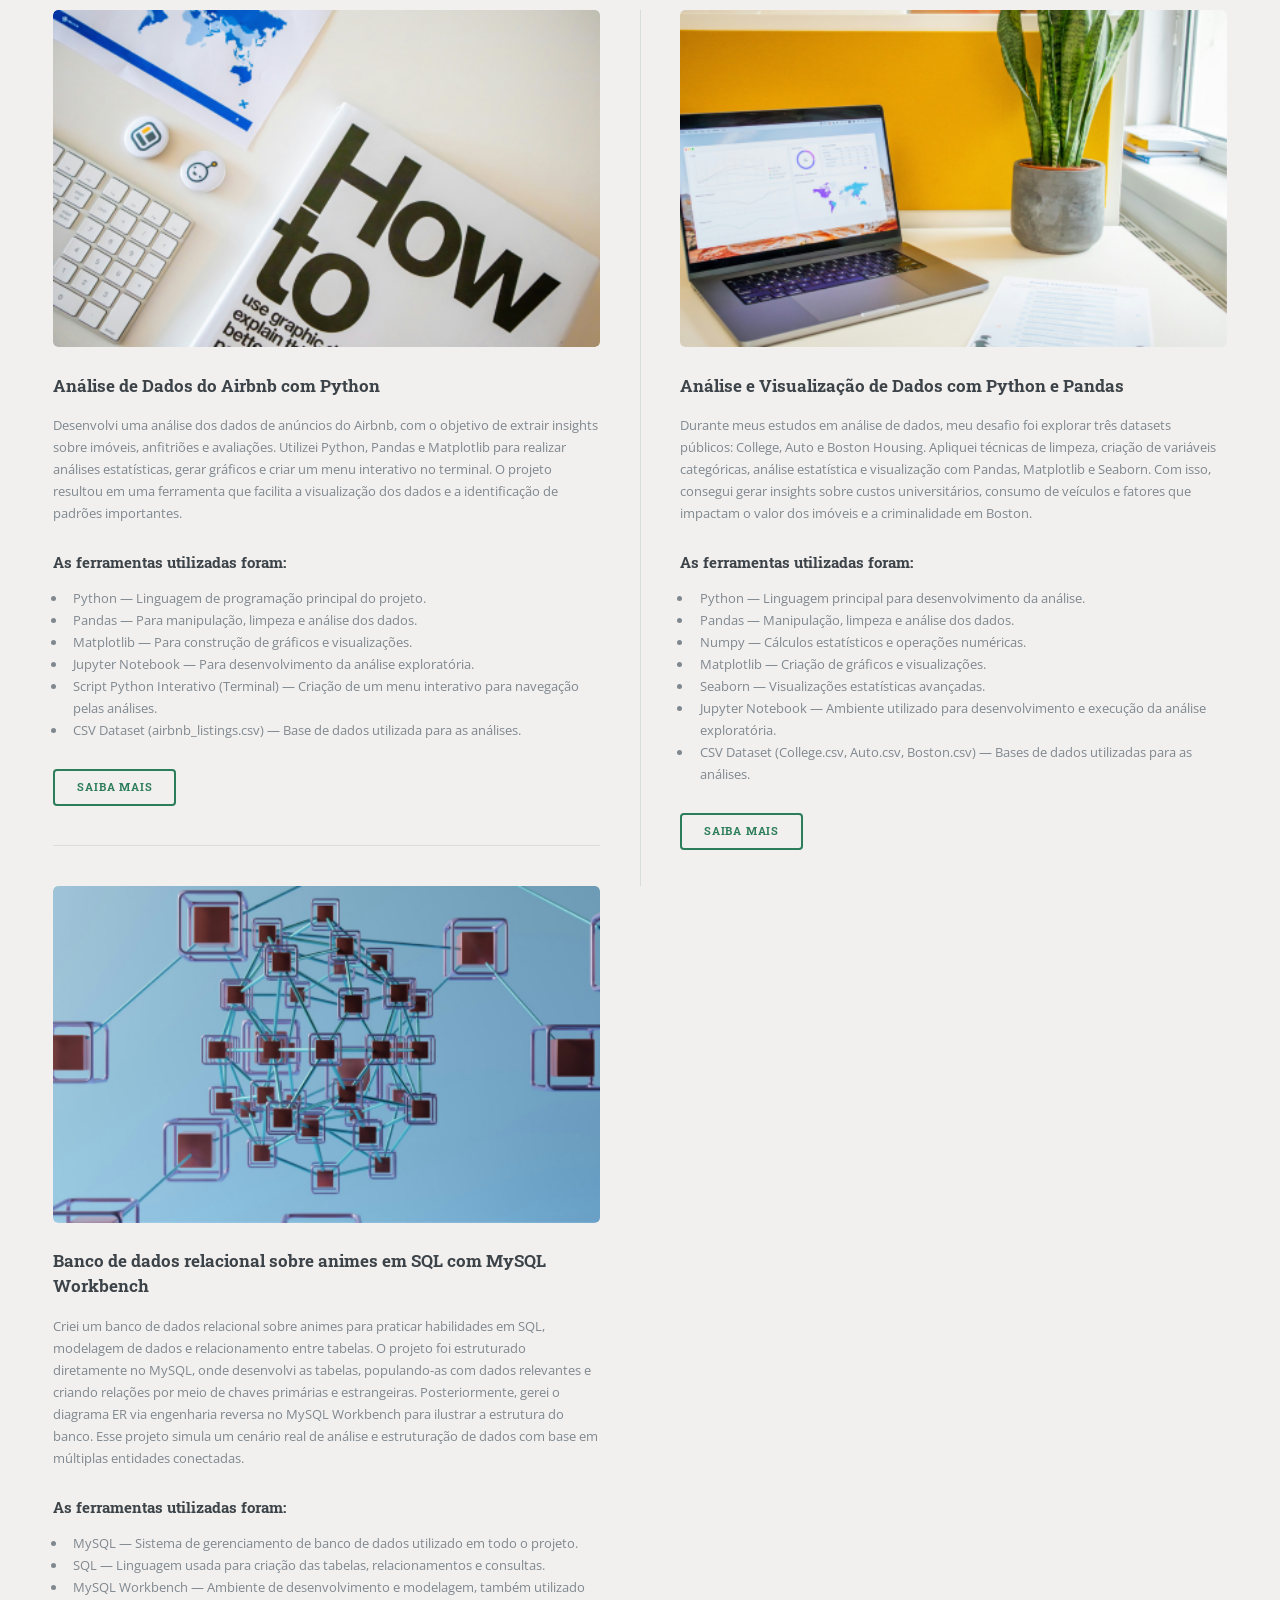
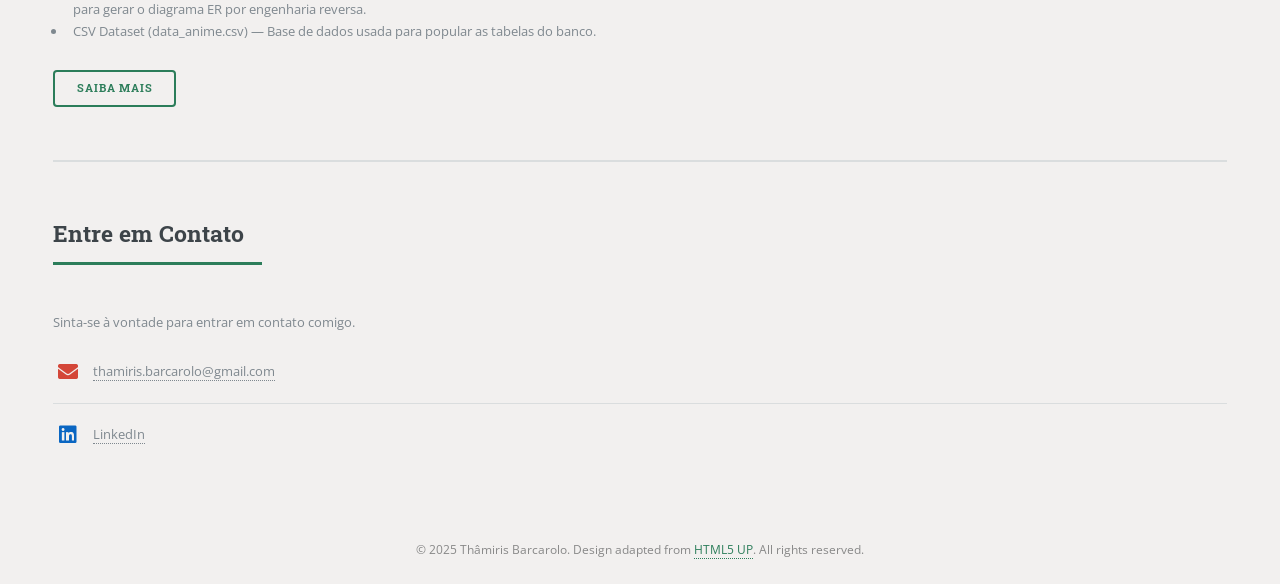
==== commit ad4fc629: "Update index.html" ====
--- a/index.html
+++ b/index.html
@@ -49,7 +49,7 @@
 										</header>
 										<p>Aqui, compartilho projetos que refletem minha capacidade de resolver problemas de negócios, utilizando conceitos e ferramentas de análise de dados, através de projetos com dados públicos.<br />
 										Além dos projetos, você também encontrará informações sobre minha experiência profissional, habilidades e as ferramentas e conceitos envolvendo a análise de dados. <br /> 
-										Fique à vontade para explorar o conteúdo e, caso tenha alguma dúvida ou queira conversar sobre oportunidades, sinta-se à vontade para entrar em contato através dos links no final da página.</p>
+										Fique à vontade para explorar o conteúdo e, caso tenha alguma dúvida ou queira conversar sobre oportunidades, sinta-se à vontade para entrar em contato pelos ícones no topo da página ou pelos links ao final.</p>
 									</div>
 									<span class="image object">
 										<img src="images/profile_picture.jpg" alt="" />
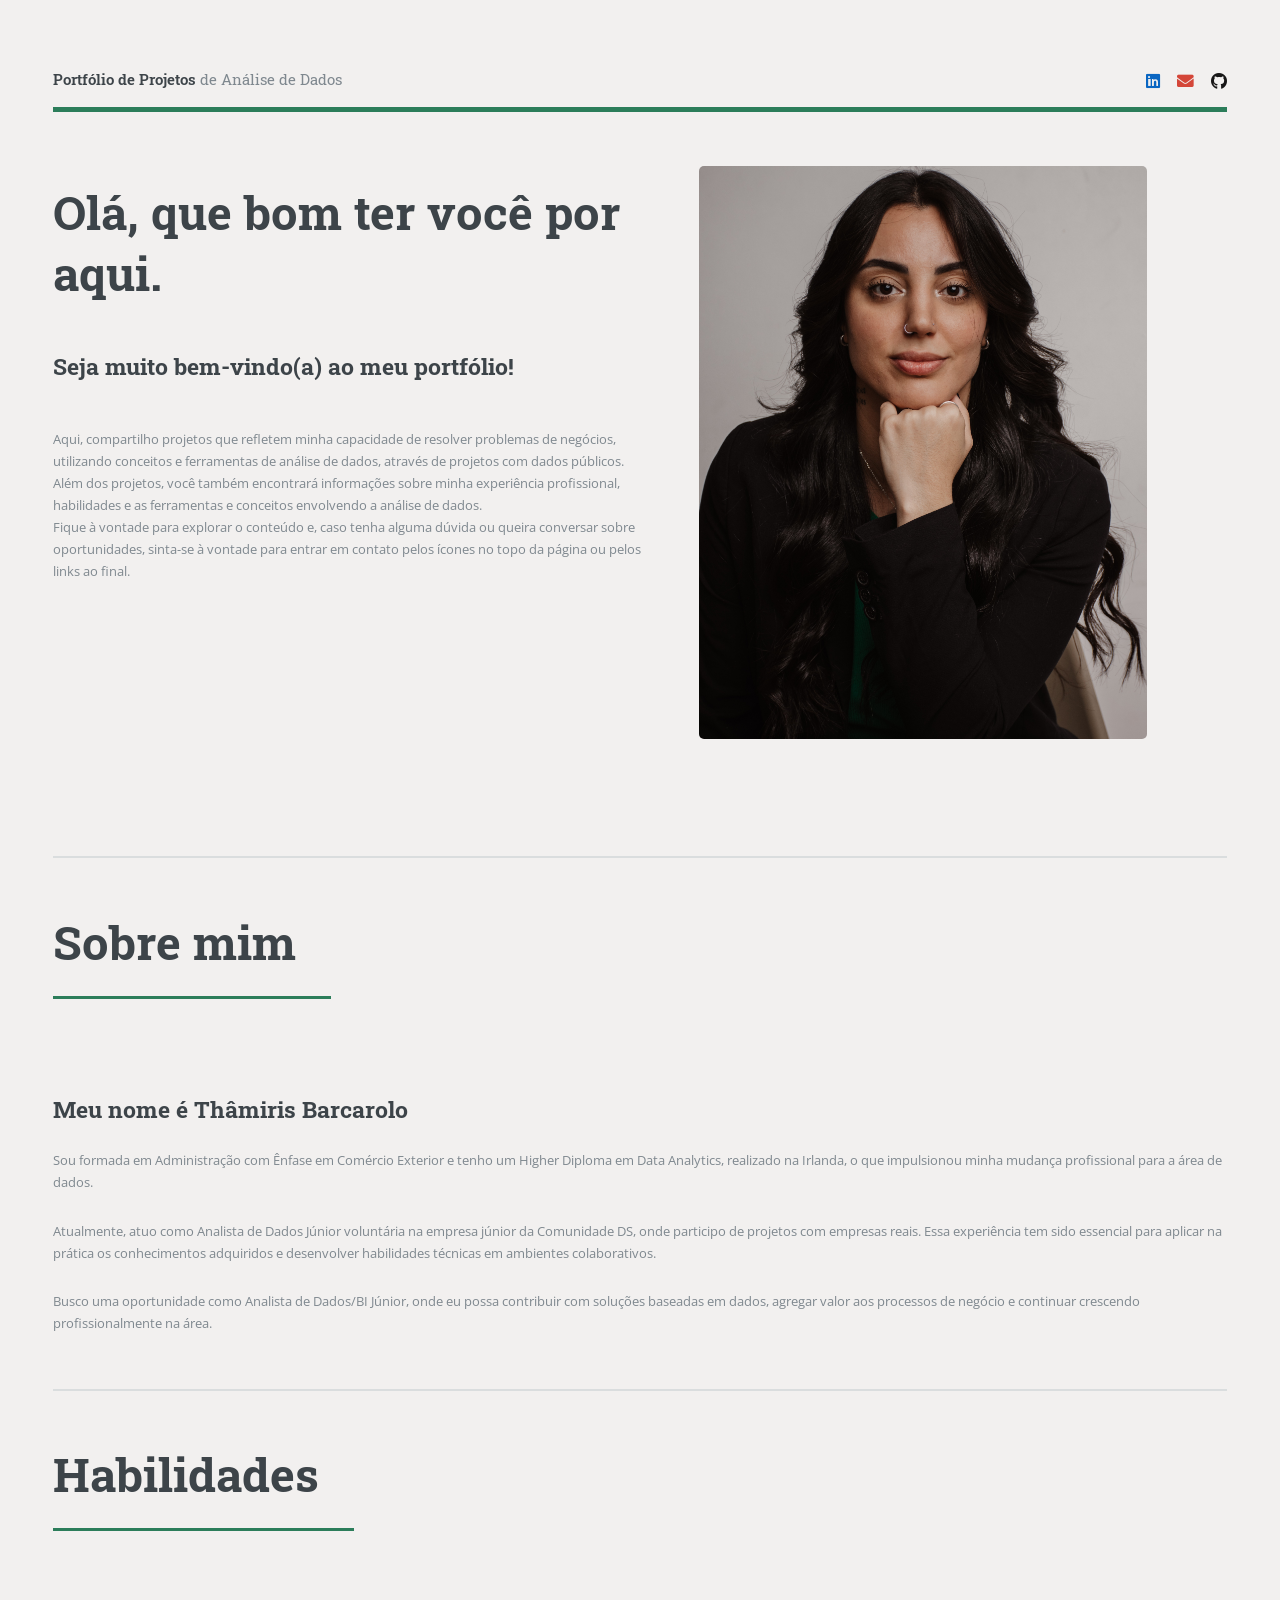
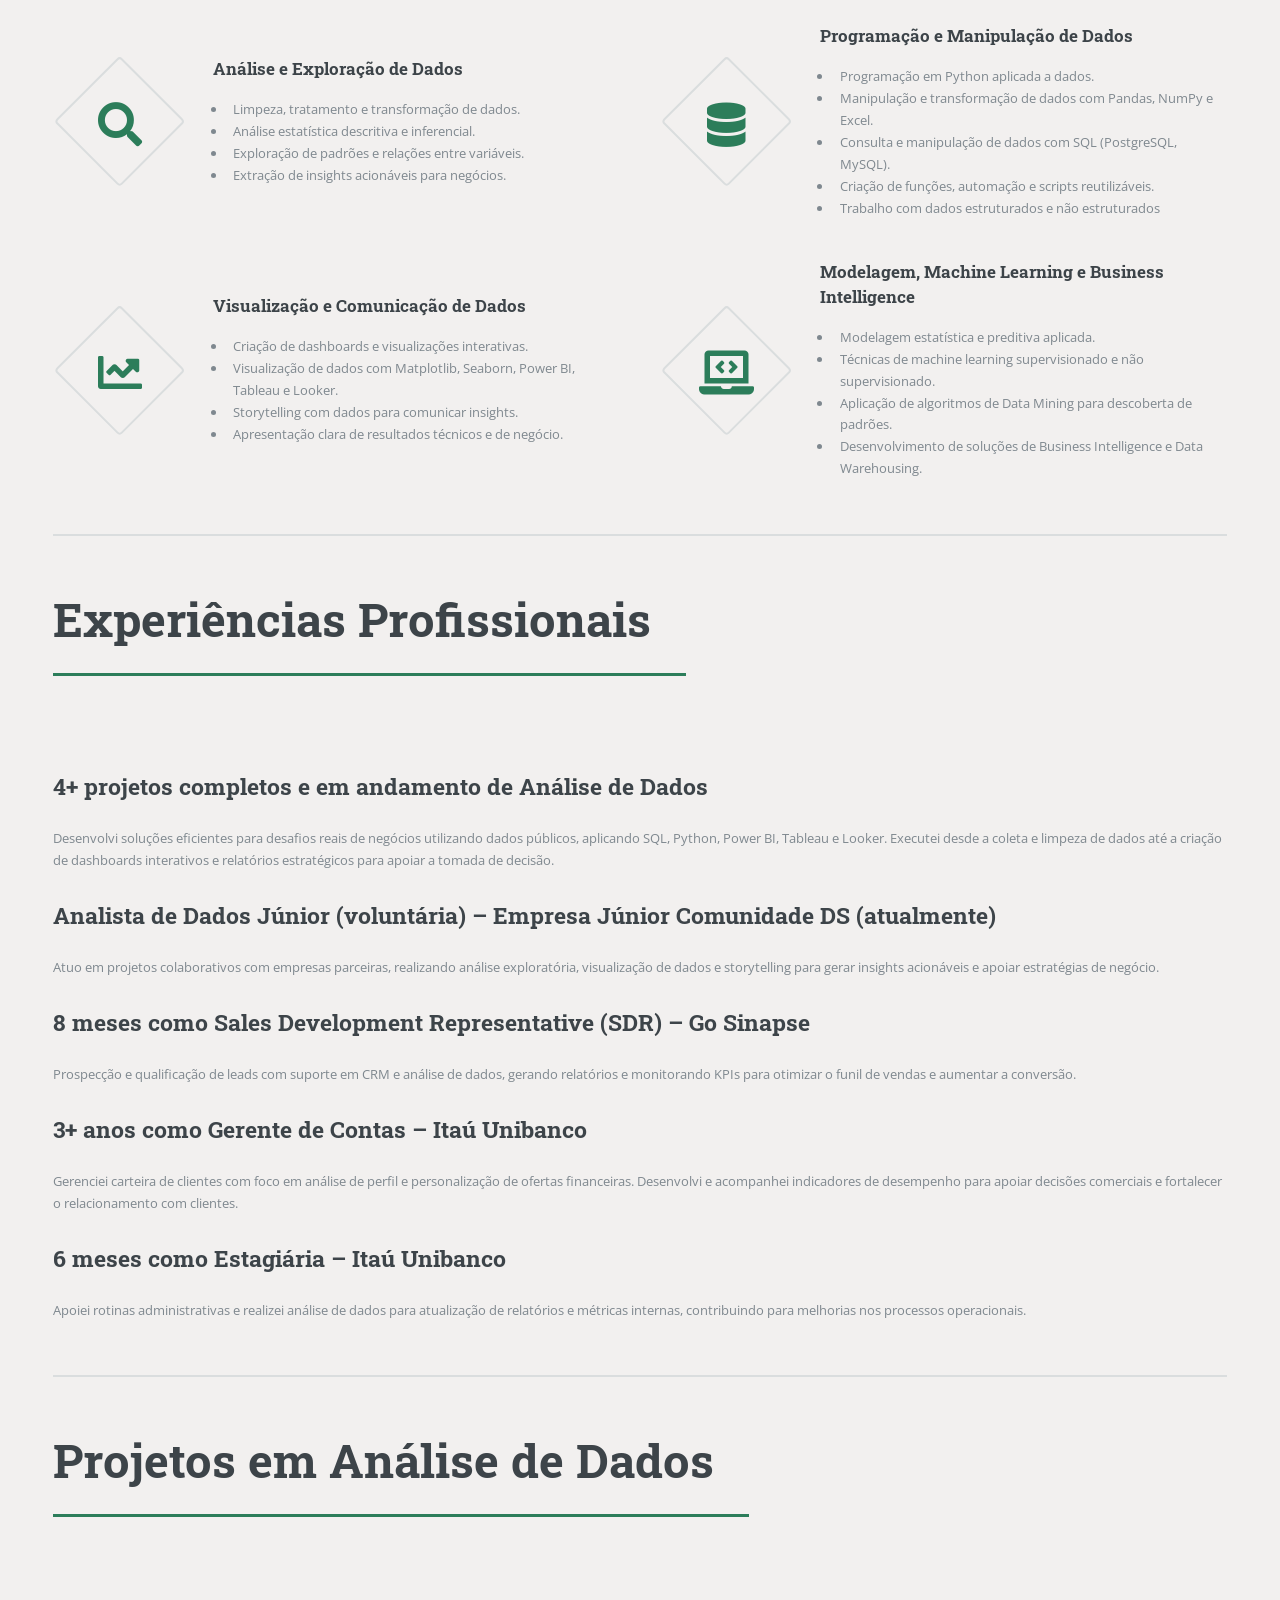
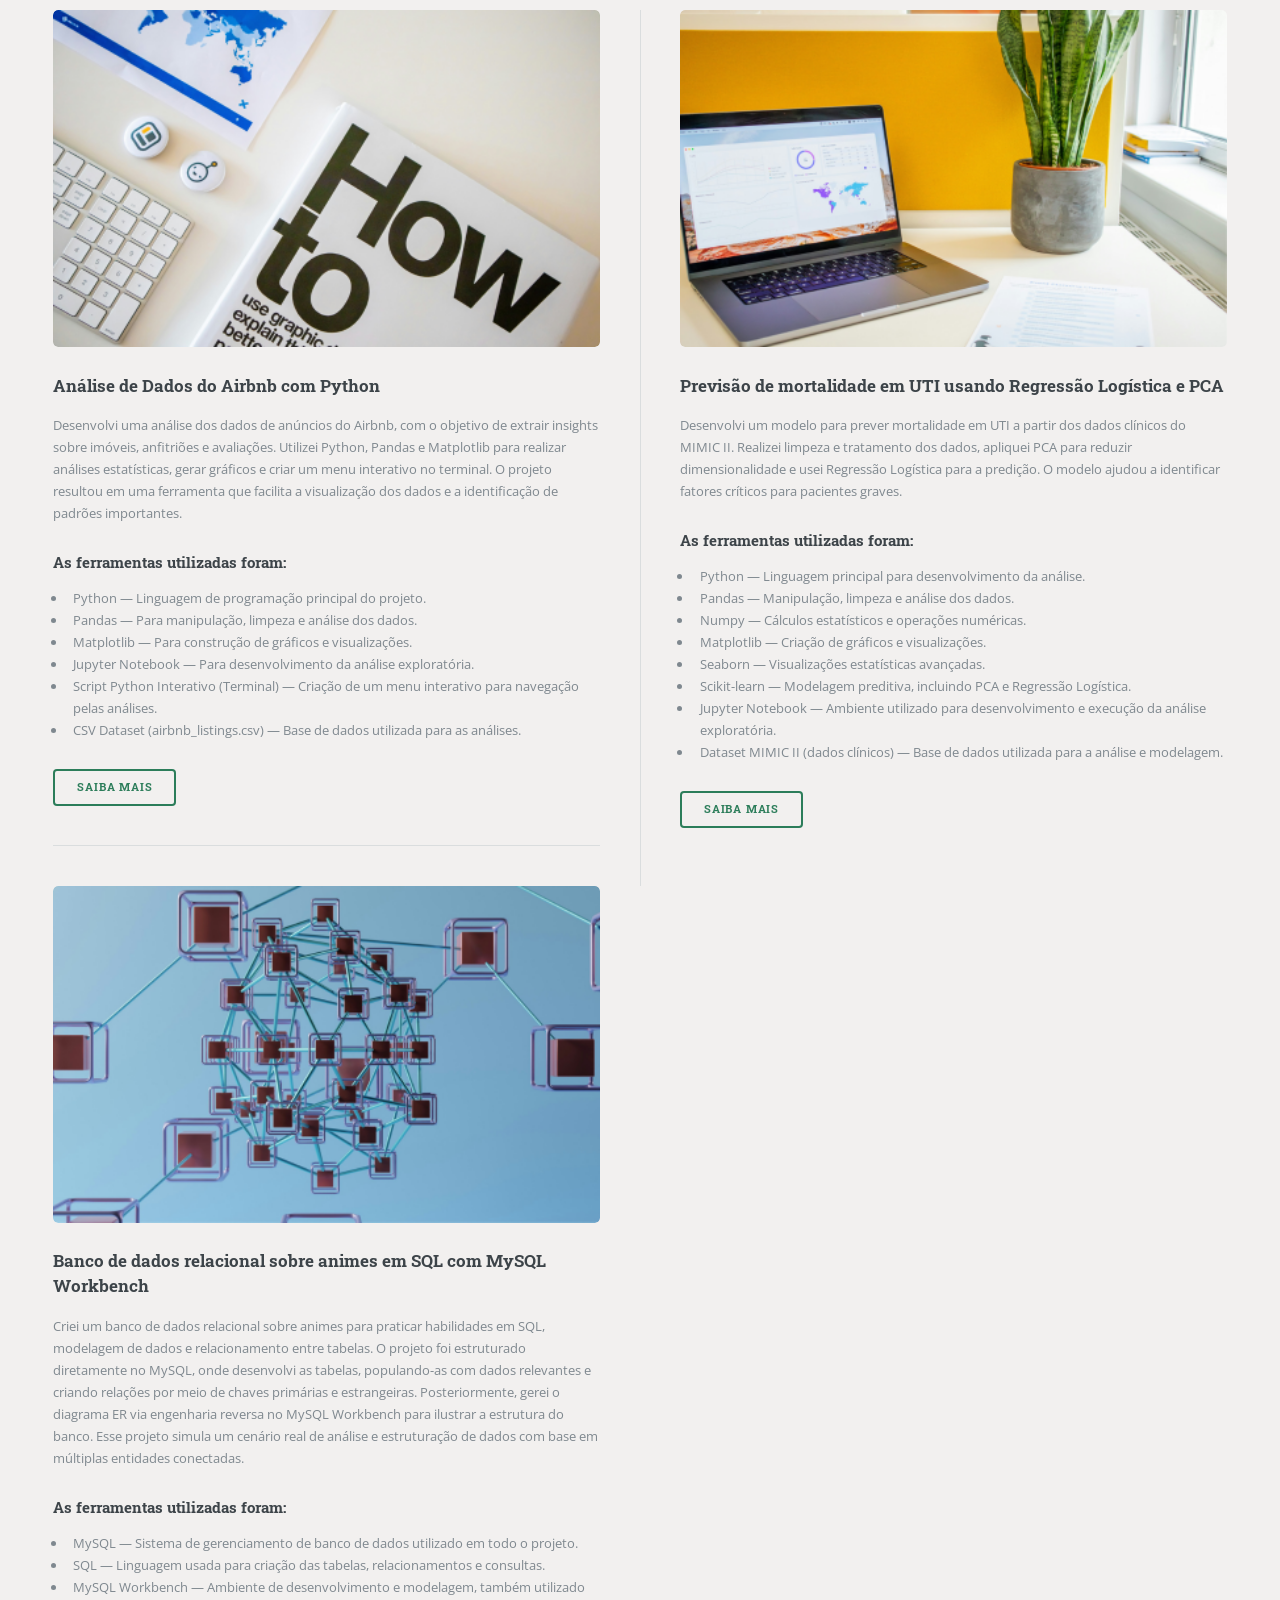
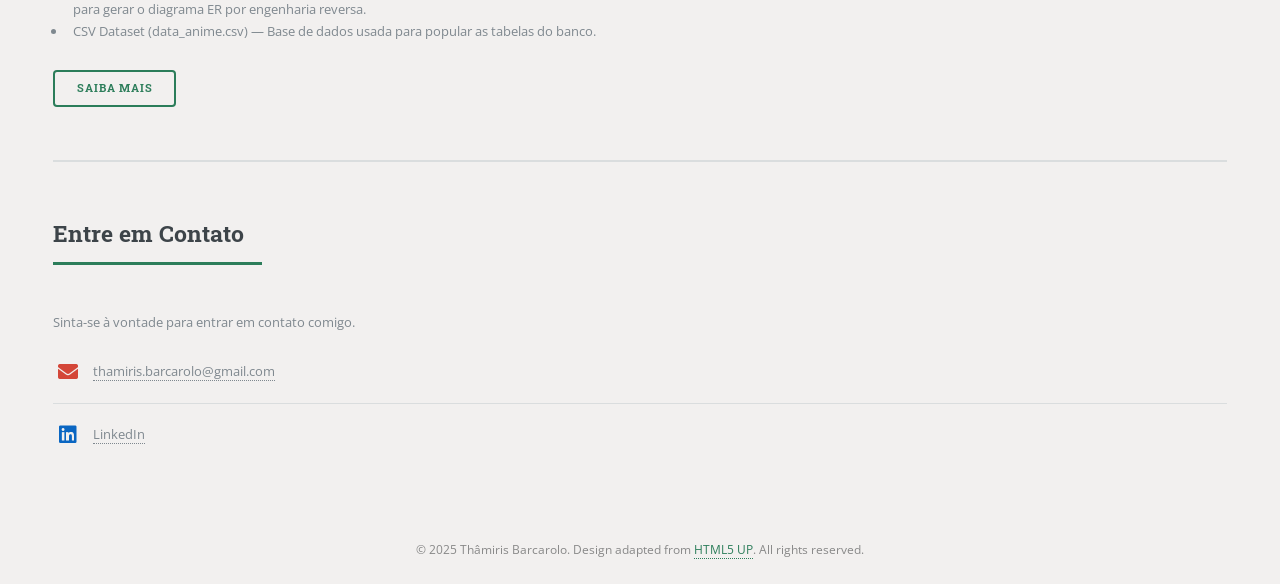
==== commit d2dd9a2a: "Update index.html" ====
--- a/index.html
+++ b/index.html
@@ -175,8 +175,8 @@
 										</article>
 										<article>
 											<a href="#" class="image"><img src="images/image1.png" alt="" /></a>
-											<h3>Análise e Visualização de Dados com Python e Pandas</h3>
-											<p>Durante meus estudos em análise de dados, meu desafio foi explorar três datasets públicos: College, Auto e Boston Housing. Apliquei técnicas de limpeza, criação de variáveis categóricas, análise estatística e visualização com Pandas, Matplotlib e Seaborn. Com isso, consegui gerar insights sobre custos universitários, consumo de veículos e fatores que impactam o valor dos imóveis e a criminalidade em Boston.</p>
+											<h3>Previsão de mortalidade em UTI usando Regressão Logística e PCA</h3>
+											<p>Desenvolvi um modelo para prever mortalidade em UTI a partir dos dados clínicos do MIMIC II. Realizei limpeza e tratamento dos dados, apliquei PCA para reduzir dimensionalidade e usei Regressão Logística para a predição. O modelo ajudou a identificar fatores críticos para pacientes graves.</p>
 											<h4>As ferramentas utilizadas foram:</h4>
 											<ul>
 												<li>Python — Linguagem principal para desenvolvimento da análise.</li>
@@ -184,11 +184,12 @@
 												<li>Numpy — Cálculos estatísticos e operações numéricas.</li>
 												<li>Matplotlib — Criação de gráficos e visualizações.</li>
 												<li>Seaborn — Visualizações estatísticas avançadas.</li>
+												<li>Scikit-learn — Modelagem preditiva, incluindo PCA e Regressão Logística.</li>
 												<li>Jupyter Notebook — Ambiente utilizado para desenvolvimento e execução da análise exploratória.</li>										
-												<li>CSV Dataset (College.csv, Auto.csv, Boston.csv) — Bases de dados utilizadas para as análises.</li>
+												<li>Dataset MIMIC II (dados clínicos) — Base de dados utilizada para a análise e modelagem.</li>
 											</ul>
 											<ul class="actions">
-												<li><a href="https://github.com/tbarcarolo/Data-Analysis-and-Visualization-Exercises" class="button">Saiba Mais</a></li>
+												<li><a href="https://github.com/tbarcarolo/MIMIC-II-SICU-Dataset-Analysis-and-Mortality-Prediction" class="button">Saiba Mais</a></li>
 											</ul>
 										</article>
 
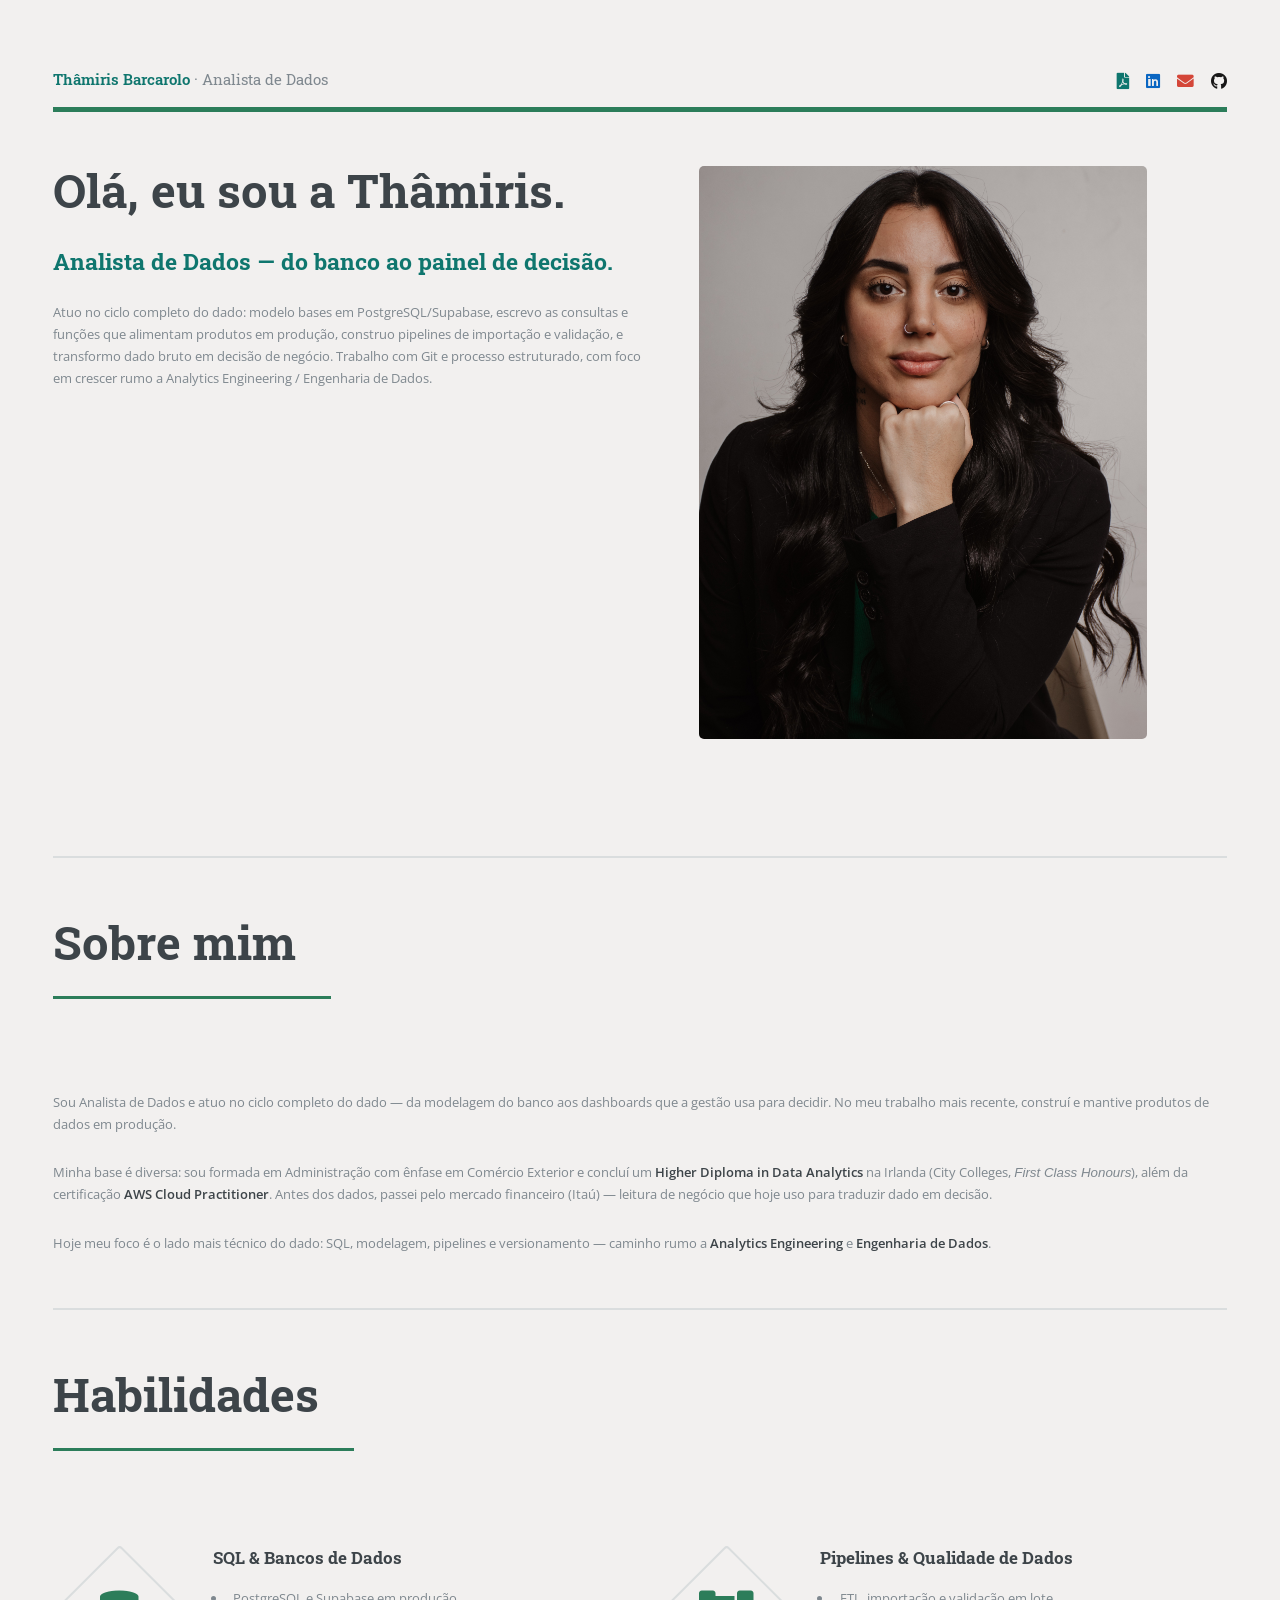
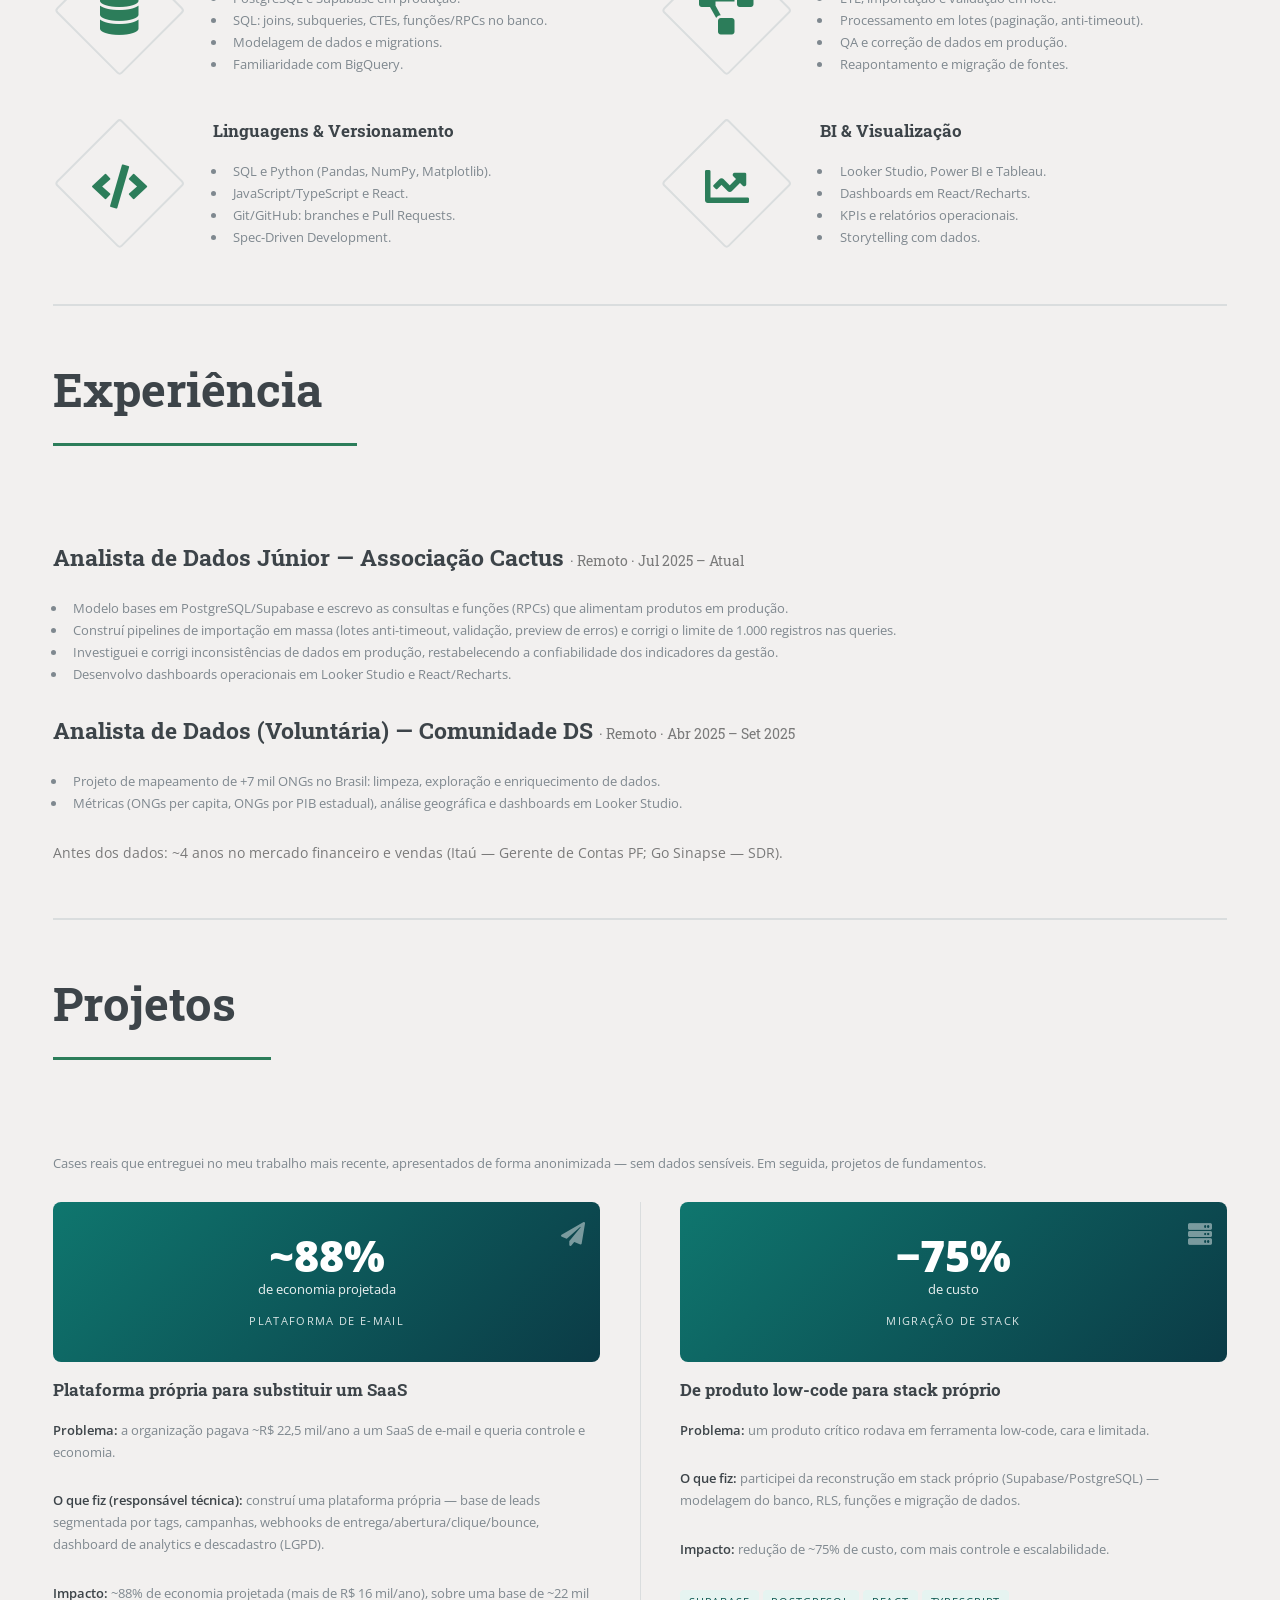
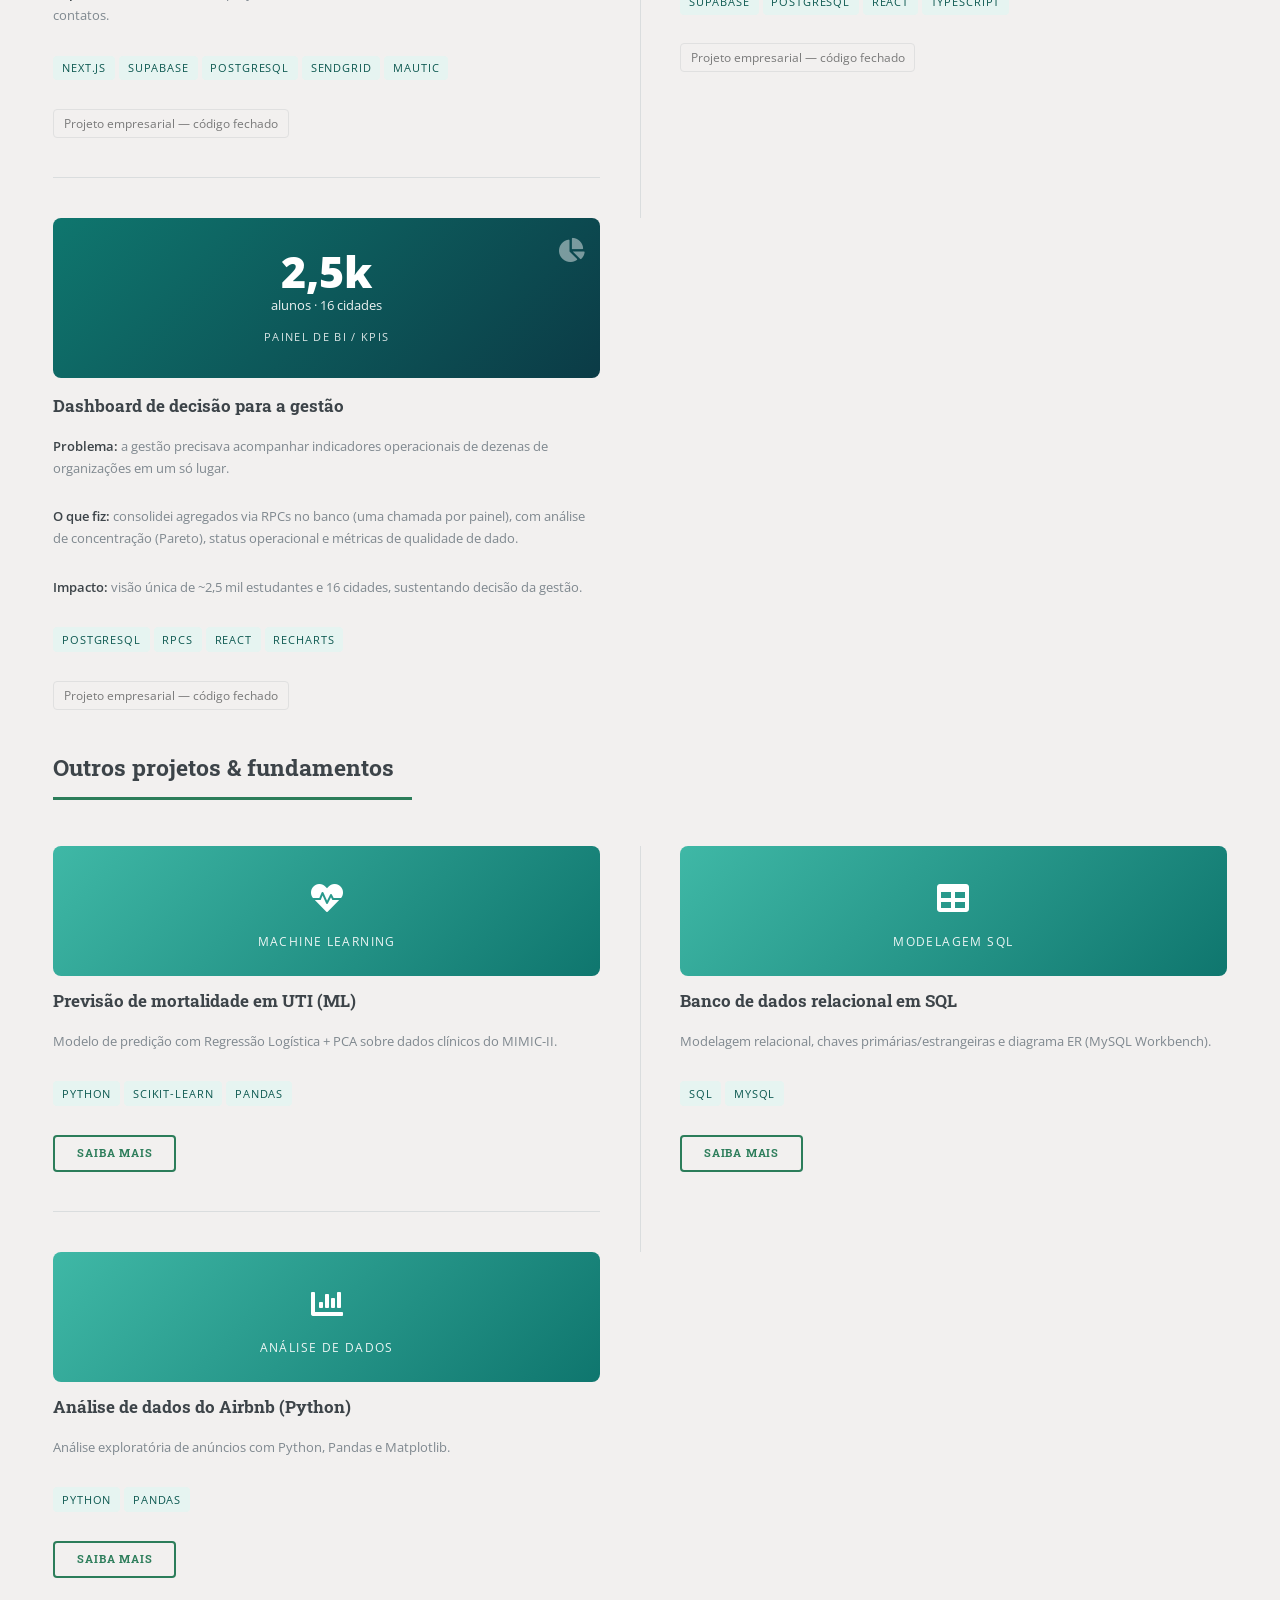
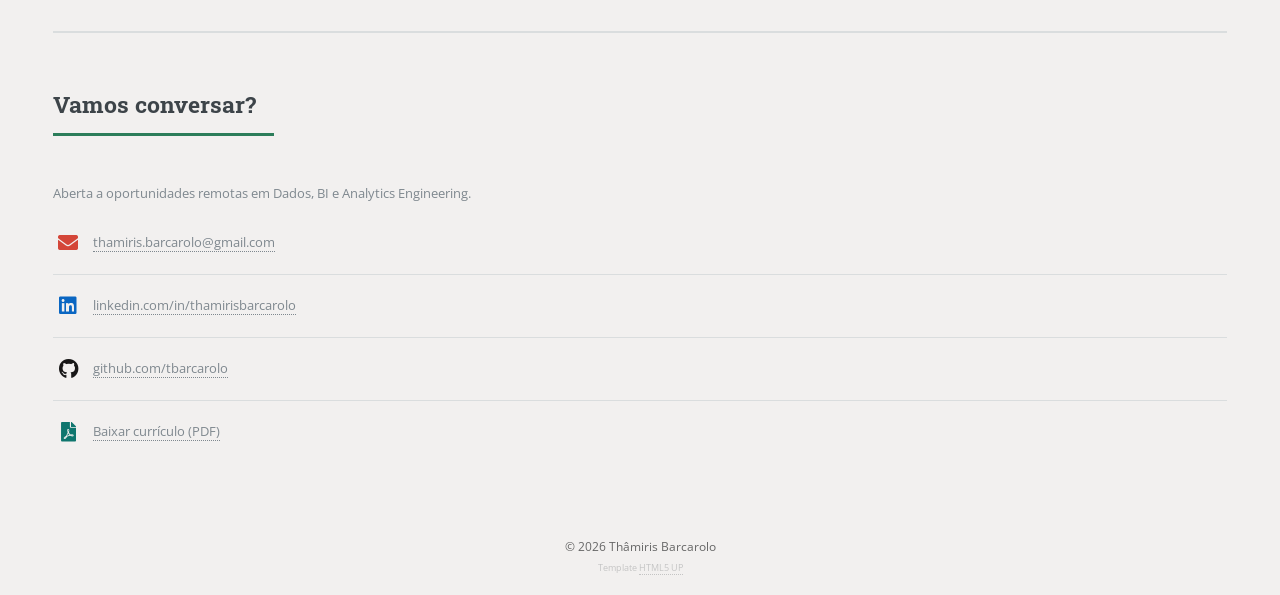
==== commit 2b53ea0e: "Redesign do portfolio: cases da Cactus, identidade teal, CV e analytics - Reescreve conteudo (perfil" ====
--- a/index.html
+++ b/index.html
@@ -1,247 +1,247 @@
-<!DOCTYPE HTML>
-<!--
-	Editorial by HTML5 UP
-	html5up.net | @ajlkn
-	Free for personal and commercial use under the CCA 3.0 license (html5up.net/license)
--->
-<html>
-	<head>
-		<title>Thâmiris Barcarolo - Portfólio de Análise de Dados</title>
-		<meta charset="utf-8" />
-		<meta name="viewport" content="width=device-width, initial-scale=1, user-scalable=no" />
-		<link rel="stylesheet" href="assets/css/main.css" />
-		<link rel="stylesheet" href="assets/css/fontawesome-all.min.css">
-
-	<!-- Favicons -->
-		<link rel="icon" href="images/favicon.jpg" />
-
-
-
-	</head>
-	<body class="is-preload">
-
-		<!-- Wrapper -->
-			<div id="wrapper">
-
-				<!-- Main -->
-					<div id="main">
-						<div class="inner">
-
-							<!-- Header -->
-								<header id="header">
-									<a href="index.html" class="logo"><strong>Portfólio de Projetos</strong> de Análise de Dados</a>
-										<ul class="icons">
-											<li><a href="https://www.linkedin.com/in/thamirisbarcarolo/" class="icon brands fa-linkedin" style="color: #0A66C2;"><span class="label">LinkedIn</span></a></li>
-											<li><a href="mailto:thamiris.barcarolo@gmail.com" class="icon solid fa-envelope" style="color: #D44638;"><span class="label">Email</span></a></li>
-											<li><a href="https://github.com/tbarcarolo" class="icon brands fa-github" style="color: #181717;"><span class="label">GitHub</span></a></li>
-
-									</ul>
-								</header>
-
-							<!-- Banner -->
-								<section id="banner">
-									<div class="content">
-										<header><br/>
-											<h1>Olá, que bom ter você por aqui. </h1><br/> 
-											<h2>Seja muito bem-vindo(a) ao meu
-											portfólio!</h2> <br/>
-											
-										</header>
-										<p>Aqui, compartilho projetos que refletem minha capacidade de resolver problemas de negócios, utilizando conceitos e ferramentas de análise de dados, através de projetos com dados públicos.<br />
-										Além dos projetos, você também encontrará informações sobre minha experiência profissional, habilidades e as ferramentas e conceitos envolvendo a análise de dados. <br /> 
-										Fique à vontade para explorar o conteúdo e, caso tenha alguma dúvida ou queira conversar sobre oportunidades, sinta-se à vontade para entrar em contato pelos ícones no topo da página ou pelos links ao final.</p>
-									</div>
-									<span class="image object">
-										<img src="images/profile_picture.jpg" alt="" />
-									</span>
-								</section>
-
-							<!-- Sobre mim -->
-								<section>
-									<header class="main">
-										<h1>Sobre mim</h1>
-									</header>
-
-									<!-- Content -->
-										<h2 id="content">Meu nome é Thâmiris Barcarolo</h2>
-										<p>Sou formada em Administração com Ênfase em Comércio Exterior e tenho um Higher Diploma em Data Analytics, realizado na Irlanda, o que impulsionou minha mudança profissional para a área de dados.</p>
-										<p>Atualmente, atuo como Analista de Dados Júnior voluntária na empresa júnior da Comunidade DS, onde participo de projetos com empresas reais. Essa experiência tem sido essencial para aplicar na prática os conhecimentos adquiridos e desenvolver habilidades técnicas em ambientes colaborativos.</p>
-										<p>Busco uma oportunidade como Analista de Dados/BI Júnior, onde eu possa contribuir com soluções baseadas em dados, agregar valor aos processos de negócio e continuar crescendo profissionalmente na área.</p>
-								</section>
-
-							<!-- Section -->
-								<section>
-									<header class="major">
-										<h1> Habilidades </h1>
-									</header>
-									<div class="features">
-										<article>
-											<span class="icon solid fa-search"></span>
-											<div class="content">
-												<h3>Análise e Exploração de Dados</h3>
-												<ul>
-													<li>Limpeza, tratamento e transformação de dados.</li>
-													<li>Análise estatística descritiva e inferencial.</li>
-													<li>Exploração de padrões e relações entre variáveis.</li>
-													<li>Extração de insights acionáveis para negócios.</li>
-												</ul>	
-											</div>
-										</article>
-										<article>
-											<span class="icon solid fa-database"></span>
-											<div class="content">
-												<h3>Programação e Manipulação de Dados</h3>
-												<ul>
-													<li>Programação em Python aplicada a dados.</li>
-													<li>Manipulação e transformação de dados com Pandas, NumPy e Excel.</li>
-													<li>Consulta e manipulação de dados com SQL (PostgreSQL, MySQL).</li>
-													<li>Criação de funções, automação e scripts reutilizáveis.</li>
-													<li>Trabalho com dados estruturados e não estruturados</li>
-												</ul>
-											</div>
-										</article>
-										<article>
-											<span class="icon solid fa-chart-line"></span>
-											<div class="content">
-												<h3>Visualização e Comunicação de Dados</h3>
-												<ul>
-													<li>Criação de dashboards e visualizações interativas.</li>
-													<li>Visualização de dados com Matplotlib, Seaborn, Power BI, Tableau e Looker.</li>
-													<li>Storytelling com dados para comunicar insights.</li>
-													<li>Apresentação clara de resultados técnicos e de negócio.</li>
-												</ul>
-											</div>
-										</article>
-										<article>
-											<span class="icon solid fa-laptop-code"></span>
-											<div class="content">
-												<h3>Modelagem, Machine Learning e Business Intelligence</h3>
-												<ul>
-													<li>Modelagem estatística e preditiva aplicada.</li>
-													<li>Técnicas de machine learning supervisionado e não supervisionado.</li>
-													<li>Aplicação de algoritmos de Data Mining para descoberta de padrões.</li>
-													<li>Desenvolvimento de soluções de Business Intelligence e Data Warehousing.</li>
-												</ul>
-											</div>
-										</article>
-									</div>
-								</section>
-								
-							<!-- Experiencia -->
-								<section>
-									<header class="main">
-										<h1>Experiências Profissionais</h1>
-									</header>
-
-										<h2 id="content">4+ projetos completos e em andamento de Análise de Dados</h2>
-										<p>Desenvolvi soluções eficientes para desafios reais de negócios utilizando dados públicos, aplicando SQL, Python, Power BI, Tableau e Looker. Executei desde a coleta e limpeza de dados até a criação de dashboards interativos e relatórios estratégicos para apoiar a tomada de decisão.</p>
-										
-										<h2 id="content">Analista de Dados Júnior (voluntária) – Empresa Júnior Comunidade DS (atualmente)</h2>
-										<p>Atuo em projetos colaborativos com empresas parceiras, realizando análise exploratória, visualização de dados e storytelling para gerar insights acionáveis e apoiar estratégias de negócio.</p>
-										
-										<h2 id="content">8 meses como Sales Development Representative (SDR) – Go Sinapse</h2>
-										<p>Prospecção e qualificação de leads com suporte em CRM e análise de dados, gerando relatórios e monitorando KPIs para otimizar o funil de vendas e aumentar a conversão.</p>
-										
-										<h2 id="content">3+ anos como Gerente de Contas – Itaú Unibanco</h2>
-										<p>Gerenciei carteira de clientes com foco em análise de perfil e personalização de ofertas financeiras. Desenvolvi e acompanhei indicadores de desempenho para apoiar decisões comerciais e fortalecer o relacionamento com clientes.</p>
-										
-										<h2 id="content">6 meses como Estagiária – Itaú Unibanco</h2>
-										<p>Apoiei rotinas administrativas e realizei análise de dados para atualização de relatórios e métricas internas, contribuindo para melhorias nos processos operacionais.</p>
-								</section>	
-
-							<!-- Section -->
-								<section>
-									<header class="major">
-										<h1>Projetos em Análise de Dados</h1>
-									</header>
-									<div class="posts">
-										<article>
-											<a href="#" class="image"><img src="images/image.png" alt="" /></a>
-											<h3>Análise de Dados do Airbnb com Python</h3>
-											<p>Desenvolvi uma análise dos dados de anúncios do Airbnb, com o objetivo de extrair insights sobre imóveis, anfitriões e avaliações. Utilizei Python, Pandas e Matplotlib para realizar análises estatísticas, gerar gráficos e criar um menu interativo no terminal. O projeto resultou em uma ferramenta que facilita a visualização dos dados e a identificação de padrões importantes.</p>
-											<h4>As ferramentas utilizadas foram:</h4>
-											<ul>
-												<li>Python — Linguagem de programação principal do projeto.</li>
-												<li>Pandas — Para manipulação, limpeza e análise dos dados.</li>
-												<li>Matplotlib — Para construção de gráficos e visualizações.</li>
-												<li>Jupyter Notebook — Para desenvolvimento da análise exploratória.</li>
-												<li>Script Python Interativo (Terminal) — Criação de um menu interativo para navegação pelas análises.</li>
-												<li>CSV Dataset (airbnb_listings.csv) — Base de dados utilizada para as análises.</li>
-											</ul>											
-											
-											<ul class="actions">
-												<li><a href="https://github.com/tbarcarolo/AirBnB-Listings-Analysis" class="button">Saiba Mais</a></li>
-											</ul>
-										</article>
-										<article>
-											<a href="#" class="image"><img src="images/image1.png" alt="" /></a>
-											<h3>Previsão de mortalidade em UTI usando Regressão Logística e PCA</h3>
-											<p>Desenvolvi um modelo para prever mortalidade em UTI a partir dos dados clínicos do MIMIC II. Realizei limpeza e tratamento dos dados, apliquei PCA para reduzir dimensionalidade e usei Regressão Logística para a predição. O modelo ajudou a identificar fatores críticos para pacientes graves.</p>
-											<h4>As ferramentas utilizadas foram:</h4>
-											<ul>
-												<li>Python — Linguagem principal para desenvolvimento da análise.</li>
-												<li>Pandas — Manipulação, limpeza e análise dos dados.</li>
-												<li>Numpy — Cálculos estatísticos e operações numéricas.</li>
-												<li>Matplotlib — Criação de gráficos e visualizações.</li>
-												<li>Seaborn — Visualizações estatísticas avançadas.</li>
-												<li>Scikit-learn — Modelagem preditiva, incluindo PCA e Regressão Logística.</li>
-												<li>Jupyter Notebook — Ambiente utilizado para desenvolvimento e execução da análise exploratória.</li>										
-												<li>Dataset MIMIC II (dados clínicos) — Base de dados utilizada para a análise e modelagem.</li>
-											</ul>
-											<ul class="actions">
-												<li><a href="https://github.com/tbarcarolo/MIMIC-II-SICU-Dataset-Analysis-and-Mortality-Prediction" class="button">Saiba Mais</a></li>
-											</ul>
-										</article>
-
-										<article>
-											<a href="#" class="image"><img src="images/image2.png" alt="" /></a>
-											<h3>Banco de dados relacional sobre animes em SQL com MySQL Workbench</h3>
-											<p>Criei um banco de dados relacional sobre animes para praticar habilidades em SQL, modelagem de dados e relacionamento entre tabelas. O projeto foi estruturado diretamente no MySQL, onde desenvolvi as tabelas, populando-as com dados relevantes e criando relações por meio de chaves primárias e estrangeiras. Posteriormente, gerei o diagrama ER via engenharia reversa no MySQL Workbench para ilustrar a estrutura do banco. Esse projeto simula um cenário real de análise e estruturação de dados com base em múltiplas entidades conectadas.</p>
-											<h4>As ferramentas utilizadas foram:</h4>
-											<ul>
-												<li>MySQL — Sistema de gerenciamento de banco de dados utilizado em todo o projeto.</li>
-												<li>SQL — Linguagem usada para criação das tabelas, relacionamentos e consultas.</li>
-												<li>MySQL Workbench — Ambiente de desenvolvimento e modelagem, também utilizado para gerar o diagrama ER por engenharia reversa.</li>
-												<li>CSV Dataset (data_anime.csv) — Base de dados usada para popular as tabelas do banco.</li>												
-											</ul>
-											<ul class="actions">
-												<li><a href="https://github.com/tbarcarolo/Anime-relationaldatabase-project-using-SQL-and-MySQL-Workbench" class="button">Saiba Mais</a></li>
-											</ul>
-										</article>
-									</div>
-								</section>
-
-								<!-- Contato -->							
-								<section>
-									<header class="major">
-										<h2>Entre em Contato</h2>
-									</header>
-									<p>Sinta-se à vontade para entrar em contato comigo.</p>
-									<ul class="contact">
-										<li class="icon solid fa-envelope"><a href="mailto:thamiris.barcarolo@gmail.com">thamiris.barcarolo@gmail.com</a></li>
-										<li class="icon brands fa-linkedin" ><a href="https://www.linkedin.com/in/thamirisbarcarolo/">LinkedIn</a></li>										
-									</ul>
-								</section>
-						</div>
-					</div>
-
-			</div>
-
-		<!-- Scripts -->
-			<script src="assets/js/jquery.min.js"></script>
-			<script src="assets/js/browser.min.js"></script>
-			<script src="assets/js/breakpoints.min.js"></script>
-			<script src="assets/js/util.js"></script>
-			<script src="assets/js/main.js"></script>
-
-
-		<!-- Rodape -->
-			<footer id="footer" style="text-align: center; margin-top: 40px; margin-bottom: 20px; font-size: 0.9em; color: #888;">
-  				<p>© 2025 Thâmiris Barcarolo. Design adapted from <a href="https://html5up.net/">HTML5 UP</a>. All rights reserved.</p>
-			</footer>
-
-
-
-
-	</body>
-</html>+<!DOCTYPE HTML>
+<!--
+	Editorial by HTML5 UP (html5up.net | @ajlkn) — CCA 3.0
+	Conteúdo: Thâmiris Barcarolo
+-->
+<html lang="pt-br">
+	<head>
+		<title>Thâmiris Barcarolo — Analista de Dados</title>
+		<meta charset="utf-8" />
+		<meta name="viewport" content="width=device-width, initial-scale=1, user-scalable=no" />
+		<link rel="stylesheet" href="assets/css/main.css" />
+		<link rel="stylesheet" href="assets/css/fontawesome-all.min.css">
+		<link rel="icon" type="image/svg+xml" href="images/favicon.svg" />
+		<link rel="alternate icon" href="images/favicon.jpg" />
+		<!-- Identidade visual: teal + âmbar -->
+		<style>
+			:root { --teal:#0F766E; --teal-d:#0b3b46; --teal-l:#14b8a6; }
+			a { color: var(--teal); }
+			a:hover { color: var(--teal-l); }
+			#header .logo strong { color: var(--teal); }
+			.features article .icon { color: var(--teal); }
+			#banner h2 { color: var(--teal); }
+			.button:hover { box-shadow: inset 0 0 0 1px var(--teal) !important; color: var(--teal) !important; background:transparent !important; }
+			.button.cv { box-shadow: inset 0 0 0 2px var(--teal); color: var(--teal); background:transparent; }
+			.button.cv:hover { background: var(--teal) !important; color:#fff !important; box-shadow: inset 0 0 0 2px var(--teal) !important; }
+			.case-banner { position:relative; overflow:hidden; display:flex; align-items:center; justify-content:center; flex-direction:column; gap:.15rem;
+				height:160px; border-radius:8px; color:#fff; background:linear-gradient(135deg,var(--teal),var(--teal-d)); margin-bottom:1rem; text-align:center; }
+			.case-banner .icon { position:absolute; top:12px; right:15px; color:#fff !important; font-size:1.5rem; opacity:.45; }
+			.case-stat { font-size:2.7rem; font-weight:800; line-height:1; }
+			.case-stat-label { font-size:.82rem; opacity:.92; }
+			.case-name { font-size:.7rem; text-transform:uppercase; letter-spacing:.12em; opacity:.85; margin-top:.55rem; }
+			.case-tag { display:inline-block; font-size:.68rem; letter-spacing:.08em; text-transform:uppercase;
+				background:#e6f4f1; color:#0b574f; padding:.22rem .55rem; border-radius:4px; margin:.12rem .25rem .12rem 0; }
+			.case-meta { font-size:.85rem; color:#7a7a7a; font-weight:400; }
+			.badge-private { display:inline-block; font-size:.72rem; color:#7a7a7a; border:1px solid #e0e0e0; border-radius:4px; padding:.25rem .6rem; }
+			.mini-banner { display:flex; flex-direction:column; align-items:center; justify-content:center; gap:.45rem; height:130px; border-radius:8px; margin-bottom:.8rem; background:linear-gradient(135deg,#3fb8a6,var(--teal)); }
+			.mini-banner .icon { font-size:2rem; color:#fff !important; }
+			.mini-banner .mini-label { font-size:.72rem; text-transform:uppercase; letter-spacing:.12em; color:#fff; opacity:.92; }
+			.contact li.fa-envelope::before { color:#D44638 !important; }
+			.contact li.fa-linkedin::before { color:#0A66C2 !important; }
+			.contact li.fa-github::before { color:#181717 !important; }
+			.contact li.fa-file-pdf::before { color:var(--teal) !important; }
+		</style>
+	</head>
+	<body class="is-preload">
+		<div id="wrapper">
+			<div id="main">
+				<div class="inner">
+
+					<!-- Header -->
+					<header id="header">
+						<a href="index.html" class="logo"><strong>Thâmiris Barcarolo</strong> · Analista de Dados</a>
+						<ul class="icons">
+							<li><a href="CV-Thamiris-Barcarolo.pdf" class="icon solid fa-file-pdf" style="color:#0F766E;" download title="Baixar currículo (PDF)"><span class="label">Currículo</span></a></li>
+							<li><a href="https://www.linkedin.com/in/thamirisbarcarolo/" class="icon brands fa-linkedin" style="color:#0A66C2;"><span class="label">LinkedIn</span></a></li>
+							<li><a href="mailto:thamiris.barcarolo@gmail.com" class="icon solid fa-envelope" style="color:#D44638;"><span class="label">Email</span></a></li>
+							<li><a href="https://github.com/tbarcarolo" class="icon brands fa-github" style="color:#181717;"><span class="label">GitHub</span></a></li>
+						</ul>
+					</header>
+
+					<!-- Banner -->
+					<section id="banner">
+						<div class="content">
+							<header>
+								<h1>Olá, eu sou a Thâmiris.</h1>
+								<h2>Analista de Dados — do banco ao painel de decisão.</h2>
+							</header>
+							<p>Atuo no ciclo completo do dado: modelo bases em PostgreSQL/Supabase, escrevo as consultas e funções que alimentam produtos em produção, construo pipelines de importação e validação, e transformo dado bruto em decisão de negócio. Trabalho com Git e processo estruturado, com foco em crescer rumo a Analytics Engineering / Engenharia de Dados.</p>
+						</div>
+						<span class="image object"><img src="images/profile_picture.jpg" alt="Thâmiris Barcarolo" /></span>
+					</section>
+
+					<!-- Sobre -->
+					<section>
+						<header class="main"><h1>Sobre mim</h1></header>
+						<p>Sou Analista de Dados e atuo no ciclo completo do dado — da modelagem do banco aos dashboards que a gestão usa para decidir. No meu trabalho mais recente, construí e mantive produtos de dados em produção.</p>
+						<p>Minha base é diversa: sou formada em Administração com ênfase em Comércio Exterior e concluí um <strong>Higher Diploma in Data Analytics</strong> na Irlanda (City Colleges, <em>First Class Honours</em>), além da certificação <strong>AWS Cloud Practitioner</strong>. Antes dos dados, passei pelo mercado financeiro (Itaú) — leitura de negócio que hoje uso para traduzir dado em decisão.</p>
+						<p>Hoje meu foco é o lado mais técnico do dado: SQL, modelagem, pipelines e versionamento — caminho rumo a <strong>Analytics Engineering</strong> e <strong>Engenharia de Dados</strong>.</p>
+					</section>
+
+					<!-- Habilidades -->
+					<section>
+						<header class="major"><h1>Habilidades</h1></header>
+						<div class="features">
+							<article>
+								<span class="icon solid fa-database"></span>
+								<div class="content">
+									<h3>SQL &amp; Bancos de Dados</h3>
+									<ul>
+										<li>PostgreSQL e Supabase em produção.</li>
+										<li>SQL: joins, subqueries, CTEs, funções/RPCs no banco.</li>
+										<li>Modelagem de dados e migrations.</li>
+										<li>Familiaridade com BigQuery.</li>
+									</ul>
+								</div>
+							</article>
+							<article>
+								<span class="icon solid fa-project-diagram"></span>
+								<div class="content">
+									<h3>Pipelines &amp; Qualidade de Dados</h3>
+									<ul>
+										<li>ETL, importação e validação em lote.</li>
+										<li>Processamento em lotes (paginação, anti-timeout).</li>
+										<li>QA e correção de dados em produção.</li>
+										<li>Reapontamento e migração de fontes.</li>
+									</ul>
+								</div>
+							</article>
+							<article>
+								<span class="icon solid fa-code"></span>
+								<div class="content">
+									<h3>Linguagens &amp; Versionamento</h3>
+									<ul>
+										<li>SQL e Python (Pandas, NumPy, Matplotlib).</li>
+										<li>JavaScript/TypeScript e React.</li>
+										<li>Git/GitHub: branches e Pull Requests.</li>
+										<li>Spec-Driven Development.</li>
+									</ul>
+								</div>
+							</article>
+							<article>
+								<span class="icon solid fa-chart-line"></span>
+								<div class="content">
+									<h3>BI &amp; Visualização</h3>
+									<ul>
+										<li>Looker Studio, Power BI e Tableau.</li>
+										<li>Dashboards em React/Recharts.</li>
+										<li>KPIs e relatórios operacionais.</li>
+										<li>Storytelling com dados.</li>
+									</ul>
+								</div>
+							</article>
+						</div>
+					</section>
+
+					<!-- Experiência -->
+					<section>
+						<header class="main"><h1>Experiência</h1></header>
+						<h2>Analista de Dados Júnior — Associação Cactus <span class="case-meta">· Remoto · Jul 2025 – Atual</span></h2>
+						<ul>
+							<li>Modelo bases em PostgreSQL/Supabase e escrevo as consultas e funções (RPCs) que alimentam produtos em produção.</li>
+							<li>Construí pipelines de importação em massa (lotes anti-timeout, validação, preview de erros) e corrigi o limite de 1.000 registros nas queries.</li>
+							<li>Investiguei e corrigi inconsistências de dados em produção, restabelecendo a confiabilidade dos indicadores da gestão.</li>
+							<li>Desenvolvo dashboards operacionais em Looker Studio e React/Recharts.</li>
+						</ul>
+						<h2>Analista de Dados (Voluntária) — Comunidade DS <span class="case-meta">· Remoto · Abr 2025 – Set 2025</span></h2>
+						<ul>
+							<li>Projeto de mapeamento de +7 mil ONGs no Brasil: limpeza, exploração e enriquecimento de dados.</li>
+							<li>Métricas (ONGs per capita, ONGs por PIB estadual), análise geográfica e dashboards em Looker Studio.</li>
+						</ul>
+						<p class="case-meta">Antes dos dados: ~4 anos no mercado financeiro e vendas (Itaú — Gerente de Contas PF; Go Sinapse — SDR).</p>
+					</section>
+
+					<!-- Projetos -->
+					<section>
+						<header class="major"><h1>Projetos</h1></header>
+						<p>Cases reais que entreguei no meu trabalho mais recente, apresentados de forma anonimizada — sem dados sensíveis. Em seguida, projetos de fundamentos.</p>
+						<div class="posts">
+							<article>
+								<div class="case-banner"><span class="icon solid fa-paper-plane"></span><span class="case-stat">~88%</span><span class="case-stat-label">de economia projetada</span><span class="case-name">Plataforma de E-mail</span></div>
+								<h3>Plataforma própria para substituir um SaaS</h3>
+								<p><strong>Problema:</strong> a organização pagava ~R$ 22,5 mil/ano a um SaaS de e-mail e queria controle e economia.</p>
+								<p><strong>O que fiz (responsável técnica):</strong> construí uma plataforma própria — base de leads segmentada por tags, campanhas, webhooks de entrega/abertura/clique/bounce, dashboard de analytics e descadastro (LGPD).</p>
+								<p><strong>Impacto:</strong> ~88% de economia projetada (mais de R$ 16 mil/ano), sobre uma base de ~22 mil contatos.</p>
+								<p><span class="case-tag">Next.js</span><span class="case-tag">Supabase</span><span class="case-tag">PostgreSQL</span><span class="case-tag">SendGrid</span><span class="case-tag">Mautic</span></p>
+								<p><span class="badge-private">Projeto empresarial — código fechado</span></p>
+							</article>
+							<article>
+								<div class="case-banner"><span class="icon solid fa-server"></span><span class="case-stat">−75%</span><span class="case-stat-label">de custo</span><span class="case-name">Migração de Stack</span></div>
+								<h3>De produto low-code para stack próprio</h3>
+								<p><strong>Problema:</strong> um produto crítico rodava em ferramenta low-code, cara e limitada.</p>
+								<p><strong>O que fiz:</strong> participei da reconstrução em stack próprio (Supabase/PostgreSQL) — modelagem do banco, RLS, funções e migração de dados.</p>
+								<p><strong>Impacto:</strong> redução de ~75% de custo, com mais controle e escalabilidade.</p>
+								<p><span class="case-tag">Supabase</span><span class="case-tag">PostgreSQL</span><span class="case-tag">React</span><span class="case-tag">TypeScript</span></p>
+								<p><span class="badge-private">Projeto empresarial — código fechado</span></p>
+							</article>
+							<article>
+								<div class="case-banner"><span class="icon solid fa-chart-pie"></span><span class="case-stat">2,5k</span><span class="case-stat-label">alunos · 16 cidades</span><span class="case-name">Painel de BI / KPIs</span></div>
+								<h3>Dashboard de decisão para a gestão</h3>
+								<p><strong>Problema:</strong> a gestão precisava acompanhar indicadores operacionais de dezenas de organizações em um só lugar.</p>
+								<p><strong>O que fiz:</strong> consolidei agregados via RPCs no banco (uma chamada por painel), com análise de concentração (Pareto), status operacional e métricas de qualidade de dado.</p>
+								<p><strong>Impacto:</strong> visão única de ~2,5 mil estudantes e 16 cidades, sustentando decisão da gestão.</p>
+								<p><span class="case-tag">PostgreSQL</span><span class="case-tag">RPCs</span><span class="case-tag">React</span><span class="case-tag">Recharts</span></p>
+								<p><span class="badge-private">Projeto empresarial — código fechado</span></p>
+							</article>
+						</div>
+
+						<header class="major" style="margin-top:2.5rem;"><h2>Outros projetos &amp; fundamentos</h2></header>
+						<div class="posts">
+							<article>
+								<div class="mini-banner"><span class="icon solid fa-heartbeat"></span><span class="mini-label">Machine Learning</span></div>
+								<h3>Previsão de mortalidade em UTI (ML)</h3>
+								<p>Modelo de predição com Regressão Logística + PCA sobre dados clínicos do MIMIC-II.</p>
+								<p><span class="case-tag">Python</span><span class="case-tag">scikit-learn</span><span class="case-tag">Pandas</span></p>
+								<ul class="actions"><li><a href="https://github.com/tbarcarolo/MIMIC-II-SICU-Dataset-Analysis-and-Mortality-Prediction" class="button">Saiba mais</a></li></ul>
+							</article>
+							<article>
+								<div class="mini-banner"><span class="icon solid fa-table"></span><span class="mini-label">Modelagem SQL</span></div>
+								<h3>Banco de dados relacional em SQL</h3>
+								<p>Modelagem relacional, chaves primárias/estrangeiras e diagrama ER (MySQL Workbench).</p>
+								<p><span class="case-tag">SQL</span><span class="case-tag">MySQL</span></p>
+								<ul class="actions"><li><a href="https://github.com/tbarcarolo/Anime-relationaldatabase-project-using-SQL-and-MySQL-Workbench" class="button">Saiba mais</a></li></ul>
+							</article>
+							<article>
+								<div class="mini-banner"><span class="icon solid fa-chart-bar"></span><span class="mini-label">Análise de Dados</span></div>
+								<h3>Análise de dados do Airbnb (Python)</h3>
+								<p>Análise exploratória de anúncios com Python, Pandas e Matplotlib.</p>
+								<p><span class="case-tag">Python</span><span class="case-tag">Pandas</span></p>
+								<ul class="actions"><li><a href="https://github.com/tbarcarolo/AirBnB-Listings-Analysis" class="button">Saiba mais</a></li></ul>
+							</article>
+						</div>
+					</section>
+
+					<!-- Contato -->
+					<section>
+						<header class="major"><h2>Vamos conversar?</h2></header>
+						<p>Aberta a oportunidades remotas em Dados, BI e Analytics Engineering.</p>
+						<ul class="contact">
+							<li class="icon solid fa-envelope"><a href="mailto:thamiris.barcarolo@gmail.com">thamiris.barcarolo@gmail.com</a></li>
+							<li class="icon brands fa-linkedin"><a href="https://www.linkedin.com/in/thamirisbarcarolo/">linkedin.com/in/thamirisbarcarolo</a></li>
+							<li class="icon brands fa-github"><a href="https://github.com/tbarcarolo">github.com/tbarcarolo</a></li>
+							<li class="icon solid fa-file-pdf"><a href="CV-Thamiris-Barcarolo.pdf" download>Baixar currículo (PDF)</a></li>
+						</ul>
+					</section>
+
+				</div>
+			</div>
+		</div>
+
+		<!-- Scripts -->
+		<script src="assets/js/jquery.min.js"></script>
+		<script src="assets/js/browser.min.js"></script>
+		<script src="assets/js/breakpoints.min.js"></script>
+		<script src="assets/js/util.js"></script>
+		<script src="assets/js/main.js"></script>
+
+		<!-- Rodapé -->
+		<footer id="footer" style="text-align:center; margin:40px 0 20px;">
+			<p style="font-size:0.9em; color:#666; margin:0;">© 2026 Thâmiris Barcarolo</p>
+			<p style="font-size:0.66em; color:#c4c4c4; margin:.25rem 0 0;">Template <a href="https://html5up.net/" style="color:#c4c4c4;">HTML5 UP</a></p>
+		</footer>
+
+		<!-- Analytics (GoatCounter — painel privado em tbarcarolo.goatcounter.com) -->
+		<script data-goatcounter="https://tbarcarolo.goatcounter.com/count" async src="//gc.zgo.at/count.js"></script>
+
+	</body>
+</html>
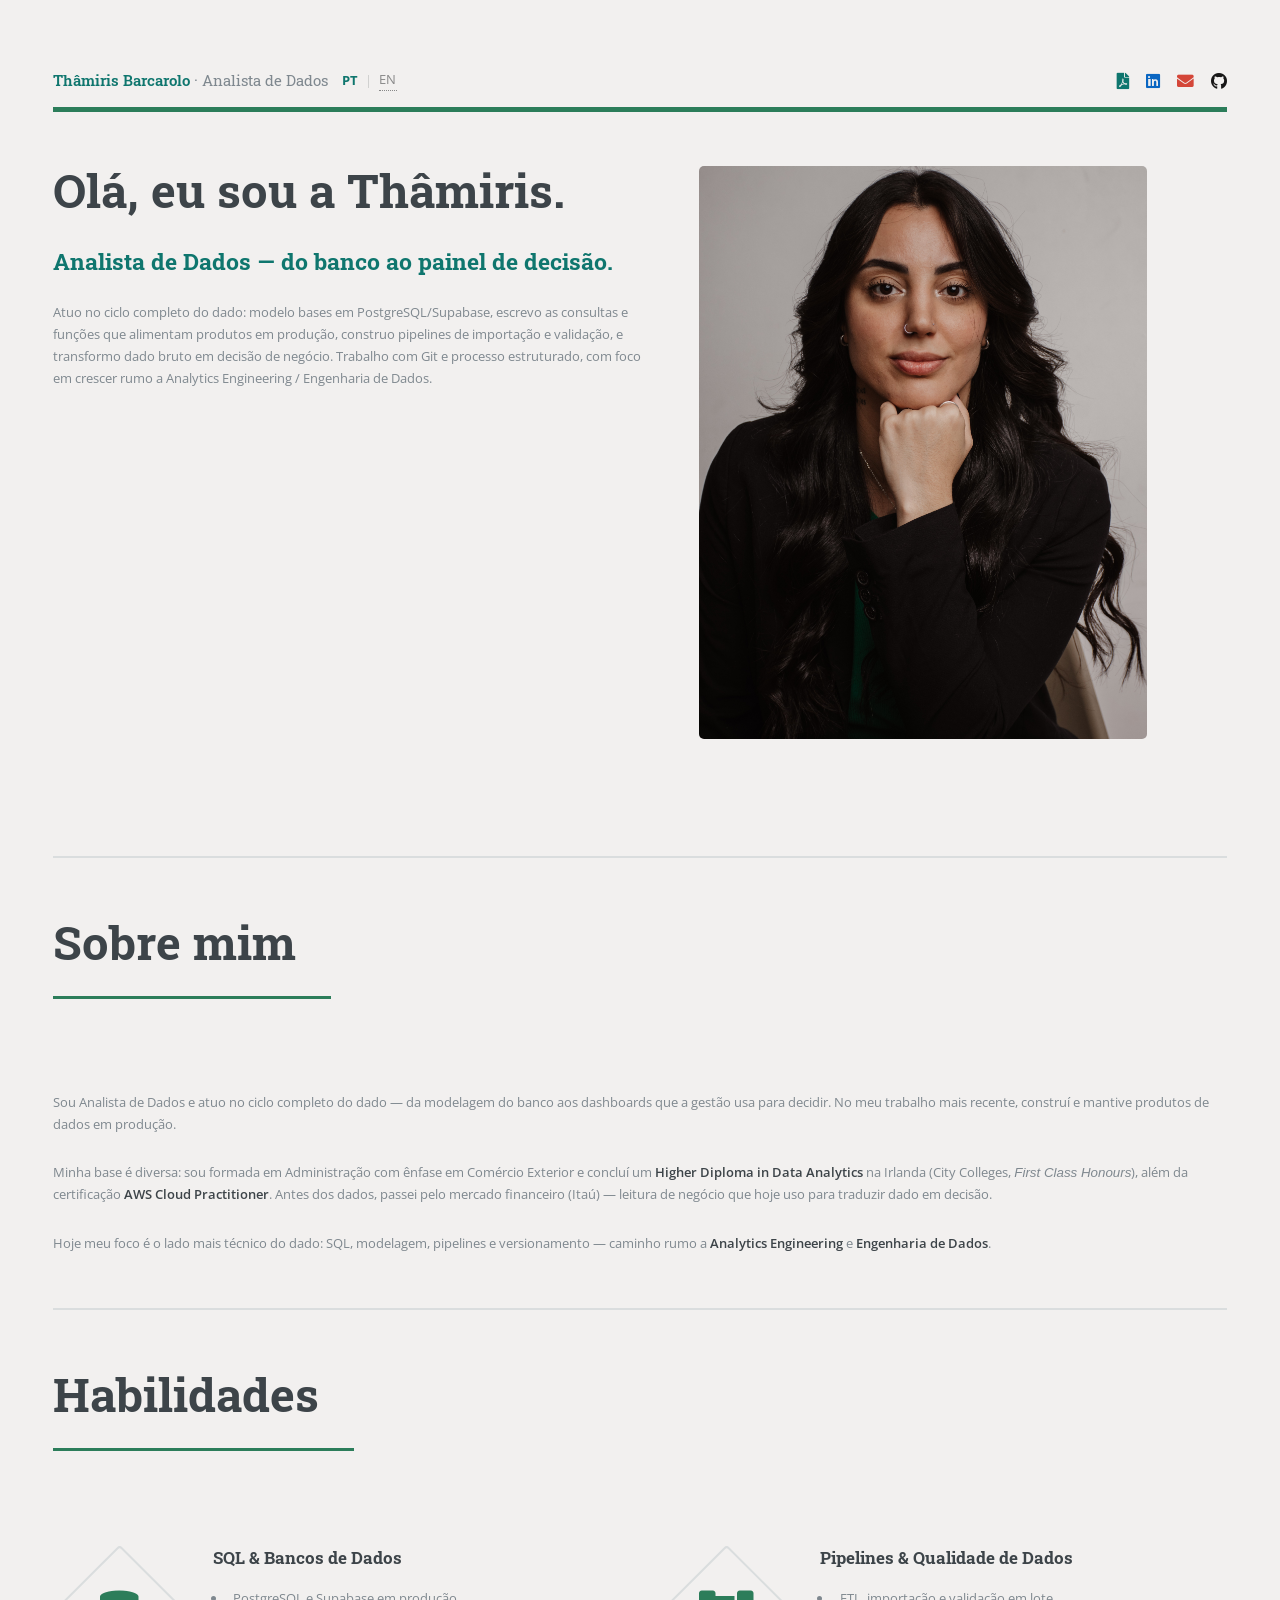
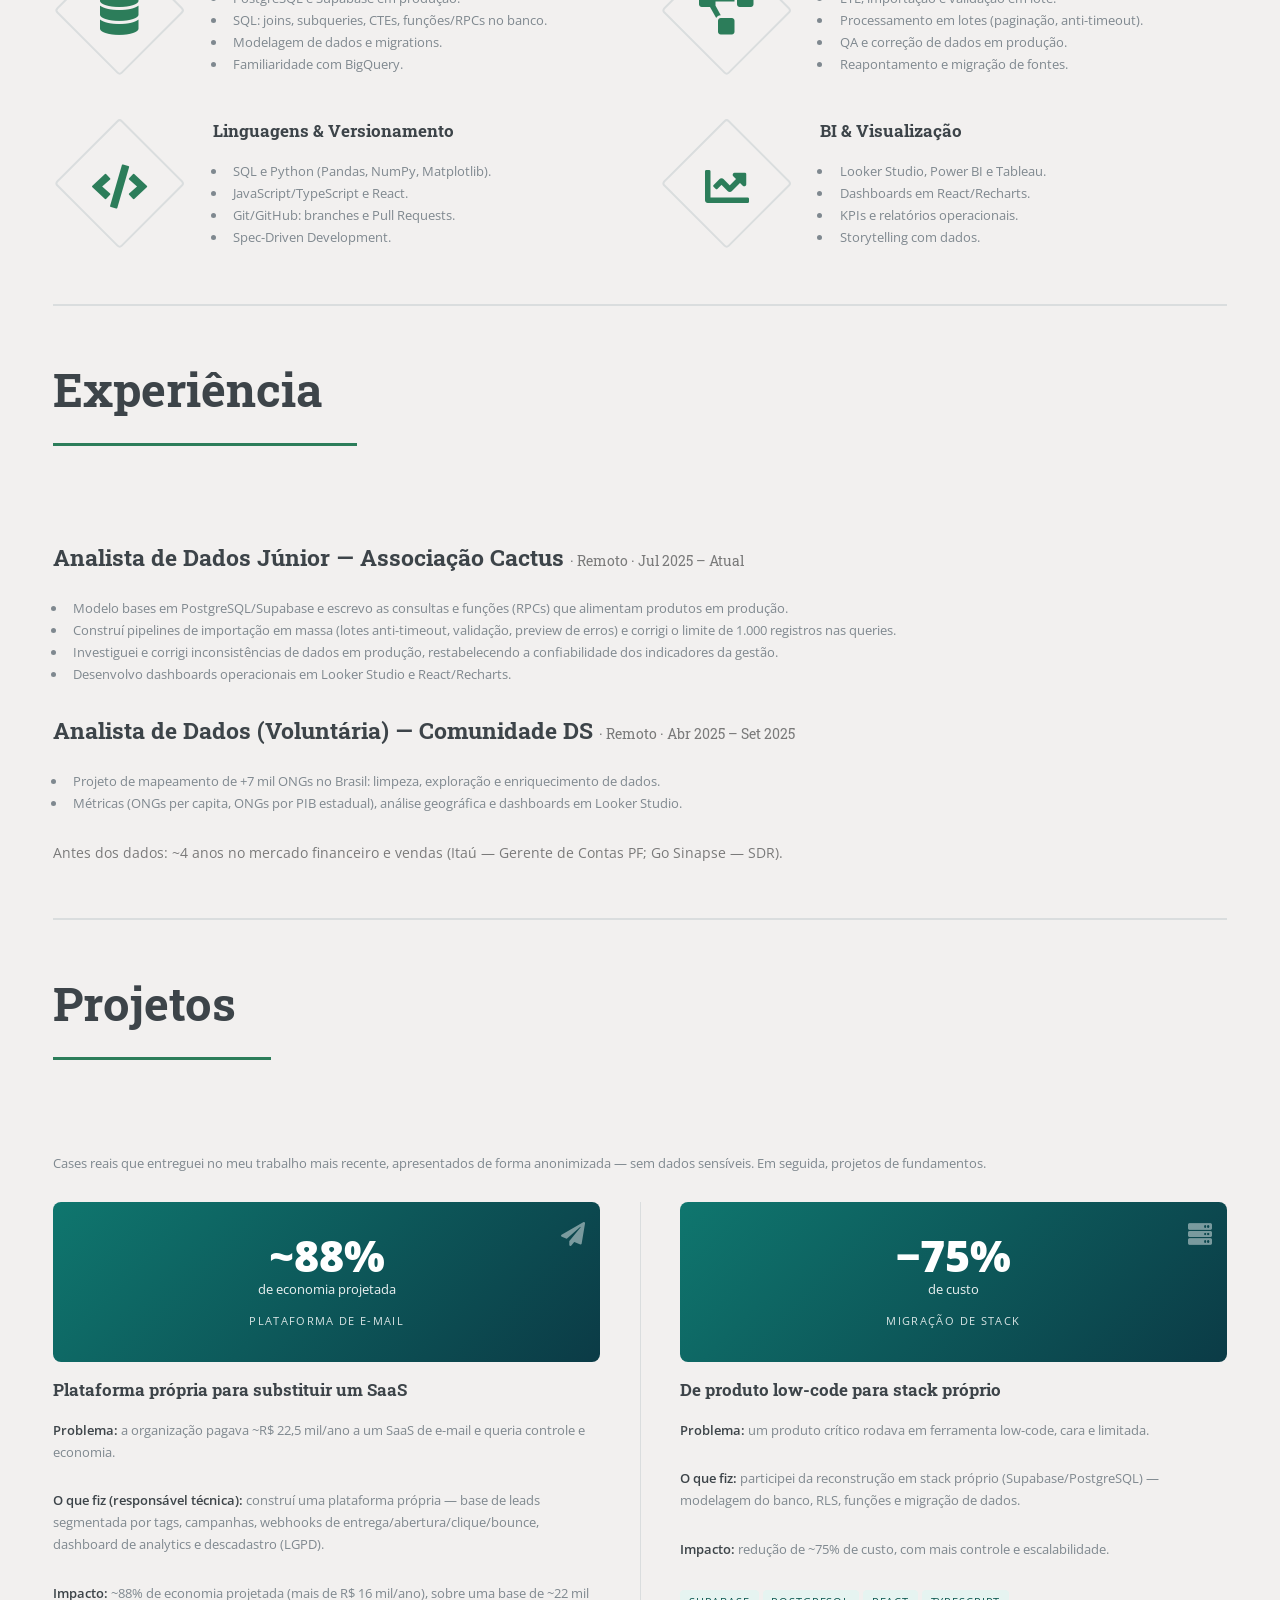
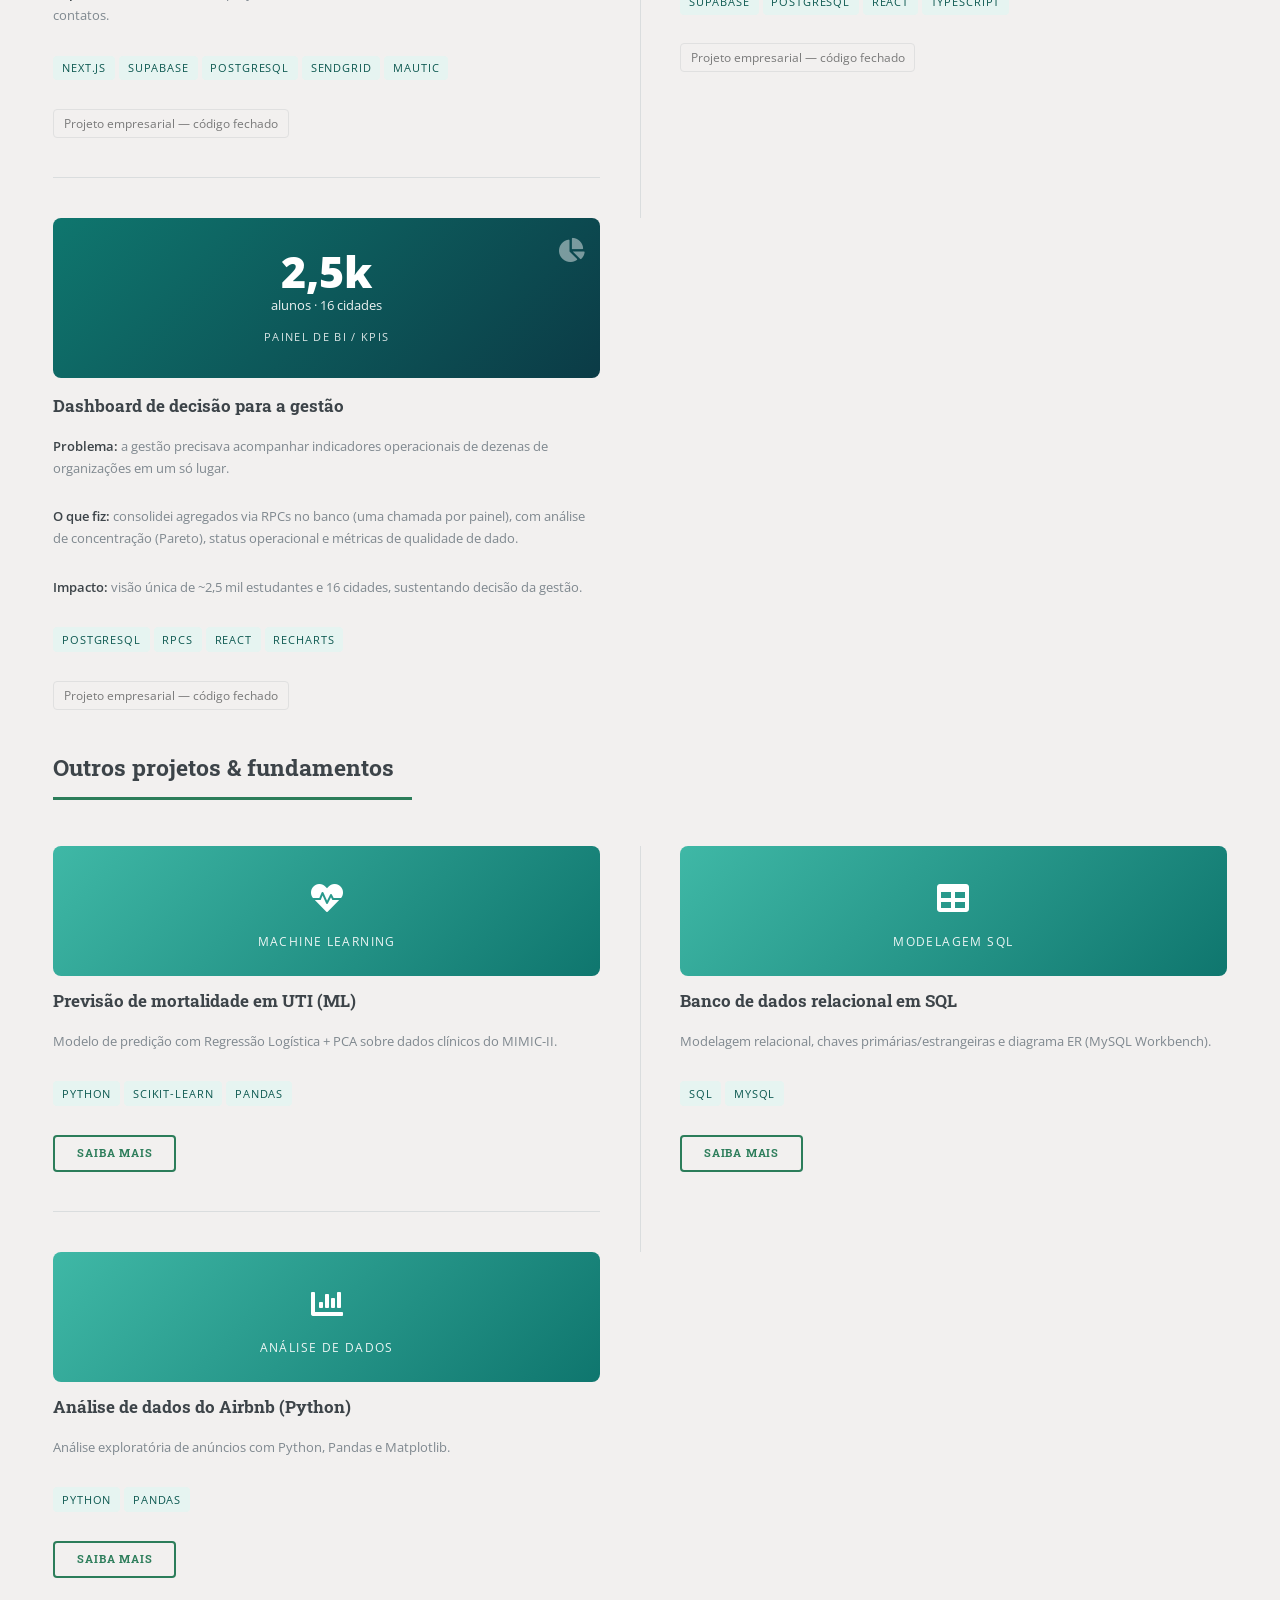
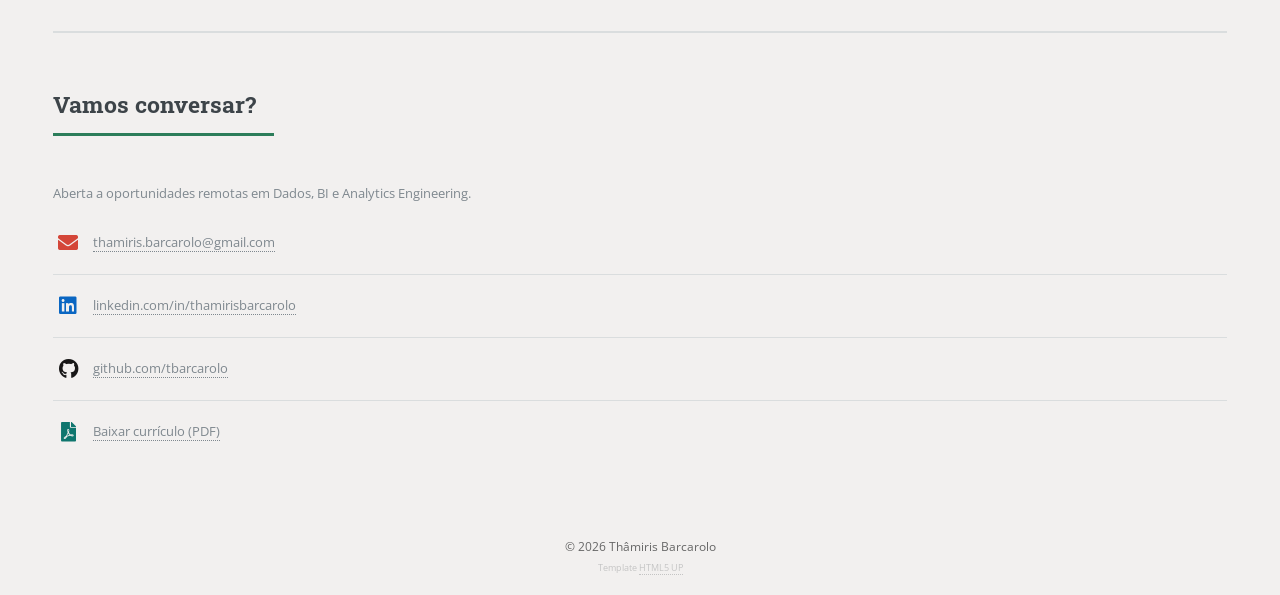
==== commit 74b7d643: "Portfolio: versao EN com switch PT/EN, CV em ingles e responsividade - Adiciona en.html (versao em i" ====
--- a/index.html
+++ b/index.html
@@ -7,7 +7,7 @@
 	<head>
 		<title>Thâmiris Barcarolo — Analista de Dados</title>
 		<meta charset="utf-8" />
-		<meta name="viewport" content="width=device-width, initial-scale=1, user-scalable=no" />
+		<meta name="viewport" content="width=device-width, initial-scale=1" />
 		<link rel="stylesheet" href="assets/css/main.css" />
 		<link rel="stylesheet" href="assets/css/fontawesome-all.min.css">
 		<link rel="icon" type="image/svg+xml" href="images/favicon.svg" />
@@ -40,6 +40,24 @@
 			.contact li.fa-linkedin::before { color:#0A66C2 !important; }
 			.contact li.fa-github::before { color:#181717 !important; }
 			.contact li.fa-file-pdf::before { color:var(--teal) !important; }
+			.logo-row { display:flex; align-items:center; gap:1em; flex-wrap:wrap; }
+			.lang-switch { display:inline-flex; align-items:center; gap:.4rem; font-size:.8rem; letter-spacing:.04em; }
+			.lang-switch .active { font-weight:700; color:var(--teal); }
+			.lang-switch a { color:#888; }
+			.lang-switch a:hover { color:var(--teal-l); }
+			.lang-switch .sep { color:#ccc; }
+			/* Responsivo robusto (sobrepõe o stacking por orientação do template) */
+			@media screen and (max-width: 980px) {
+				#banner { flex-direction: column-reverse !important; padding-top: 2em; }
+				#banner .content { width: 100% !important; }
+				#banner .image { width: 100% !important; height: auto !important; min-height: 0 !important; max-height: none !important; margin: 0 0 2em 0 !important; text-align: center; }
+				#banner .image img { width: 100% !important; max-width: 300px !important; height: auto !important; }
+			}
+			@media screen and (max-width: 736px) {
+				#header { flex-direction: column !important; align-items: flex-start !important; gap: .8em; }
+				#header > * { -ms-flex: none !important; flex: none !important; width: 100% !important; }
+				#header .icons { text-align: left !important; }
+			}
 		</style>
 	</head>
 	<body class="is-preload">
@@ -49,7 +67,10 @@
 
 					<!-- Header -->
 					<header id="header">
-						<a href="index.html" class="logo"><strong>Thâmiris Barcarolo</strong> · Analista de Dados</a>
+						<div class="logo-row">
+							<a href="index.html" class="logo"><strong>Thâmiris Barcarolo</strong> · Analista de Dados</a>
+							<span class="lang-switch"><span class="active">PT</span><span class="sep">|</span><a href="en.html">EN</a></span>
+						</div>
 						<ul class="icons">
 							<li><a href="CV-Thamiris-Barcarolo.pdf" class="icon solid fa-file-pdf" style="color:#0F766E;" download title="Baixar currículo (PDF)"><span class="label">Currículo</span></a></li>
 							<li><a href="https://www.linkedin.com/in/thamirisbarcarolo/" class="icon brands fa-linkedin" style="color:#0A66C2;"><span class="label">LinkedIn</span></a></li>
